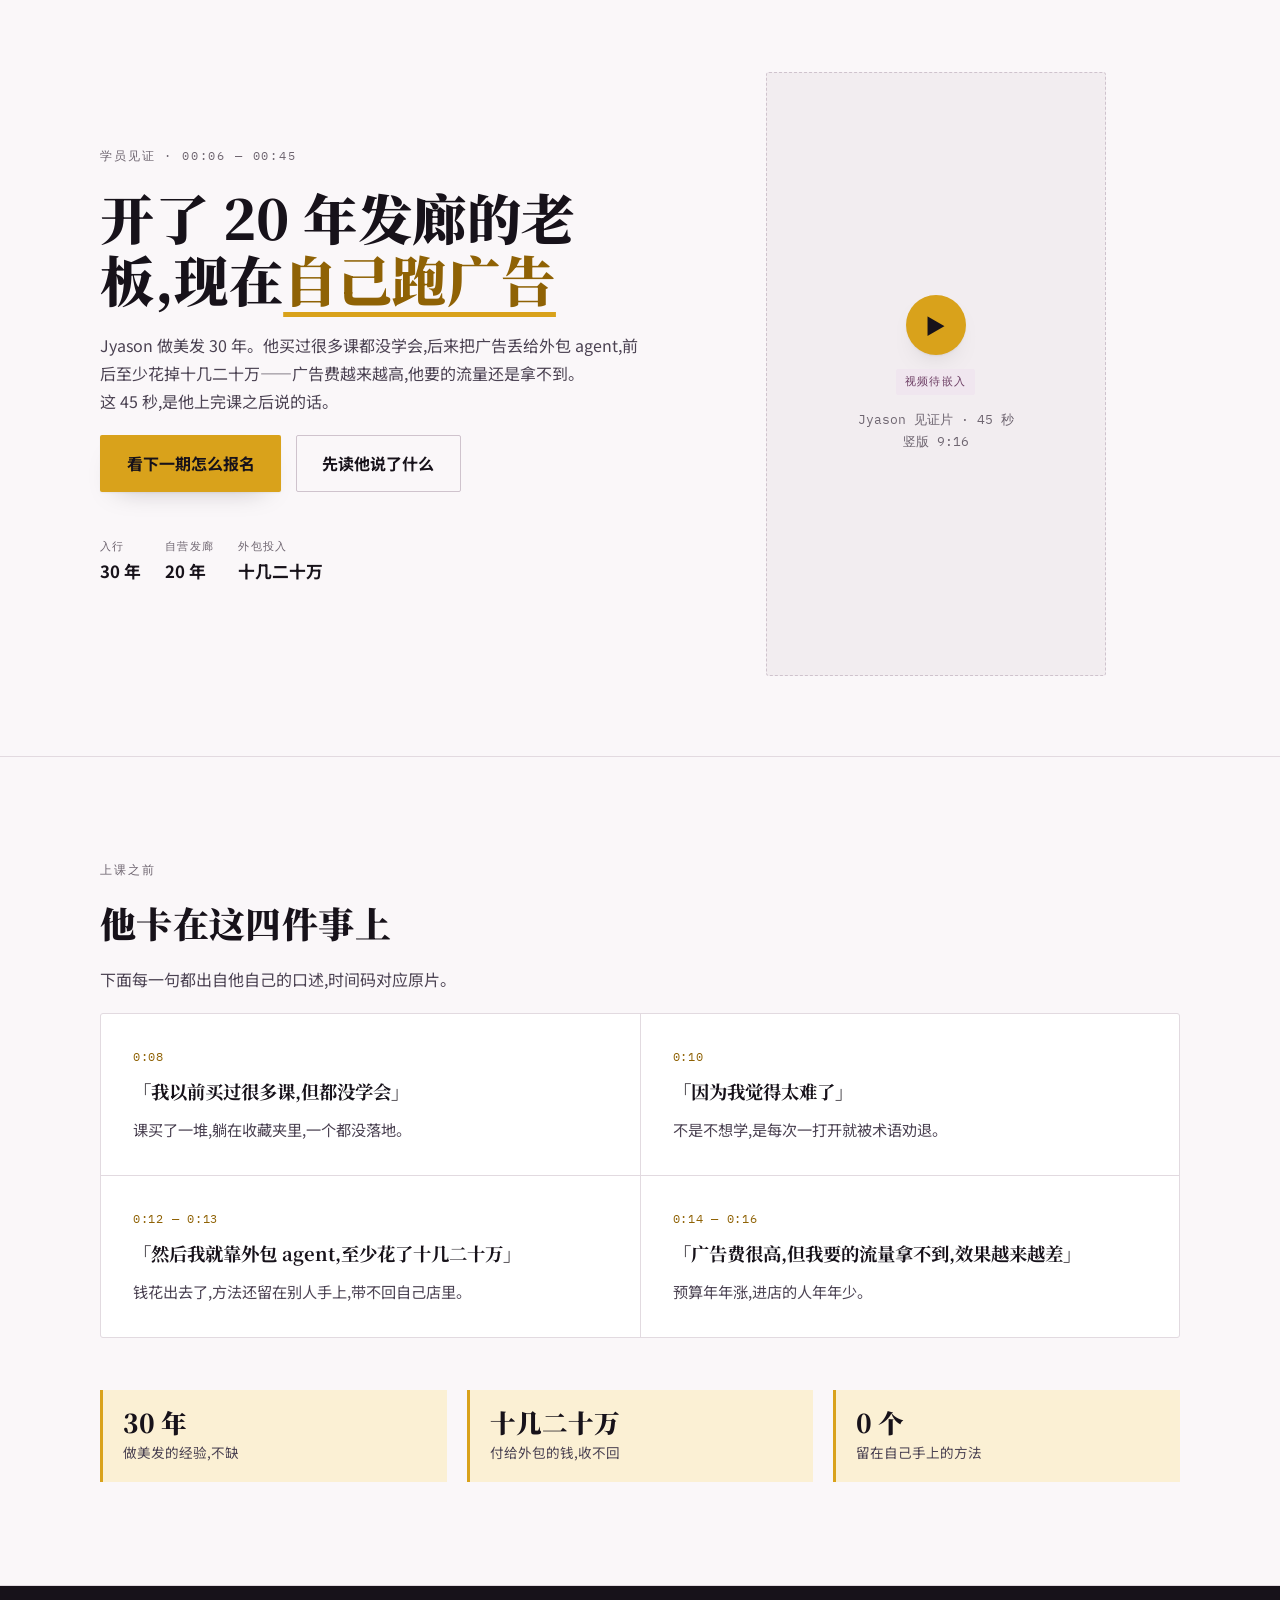
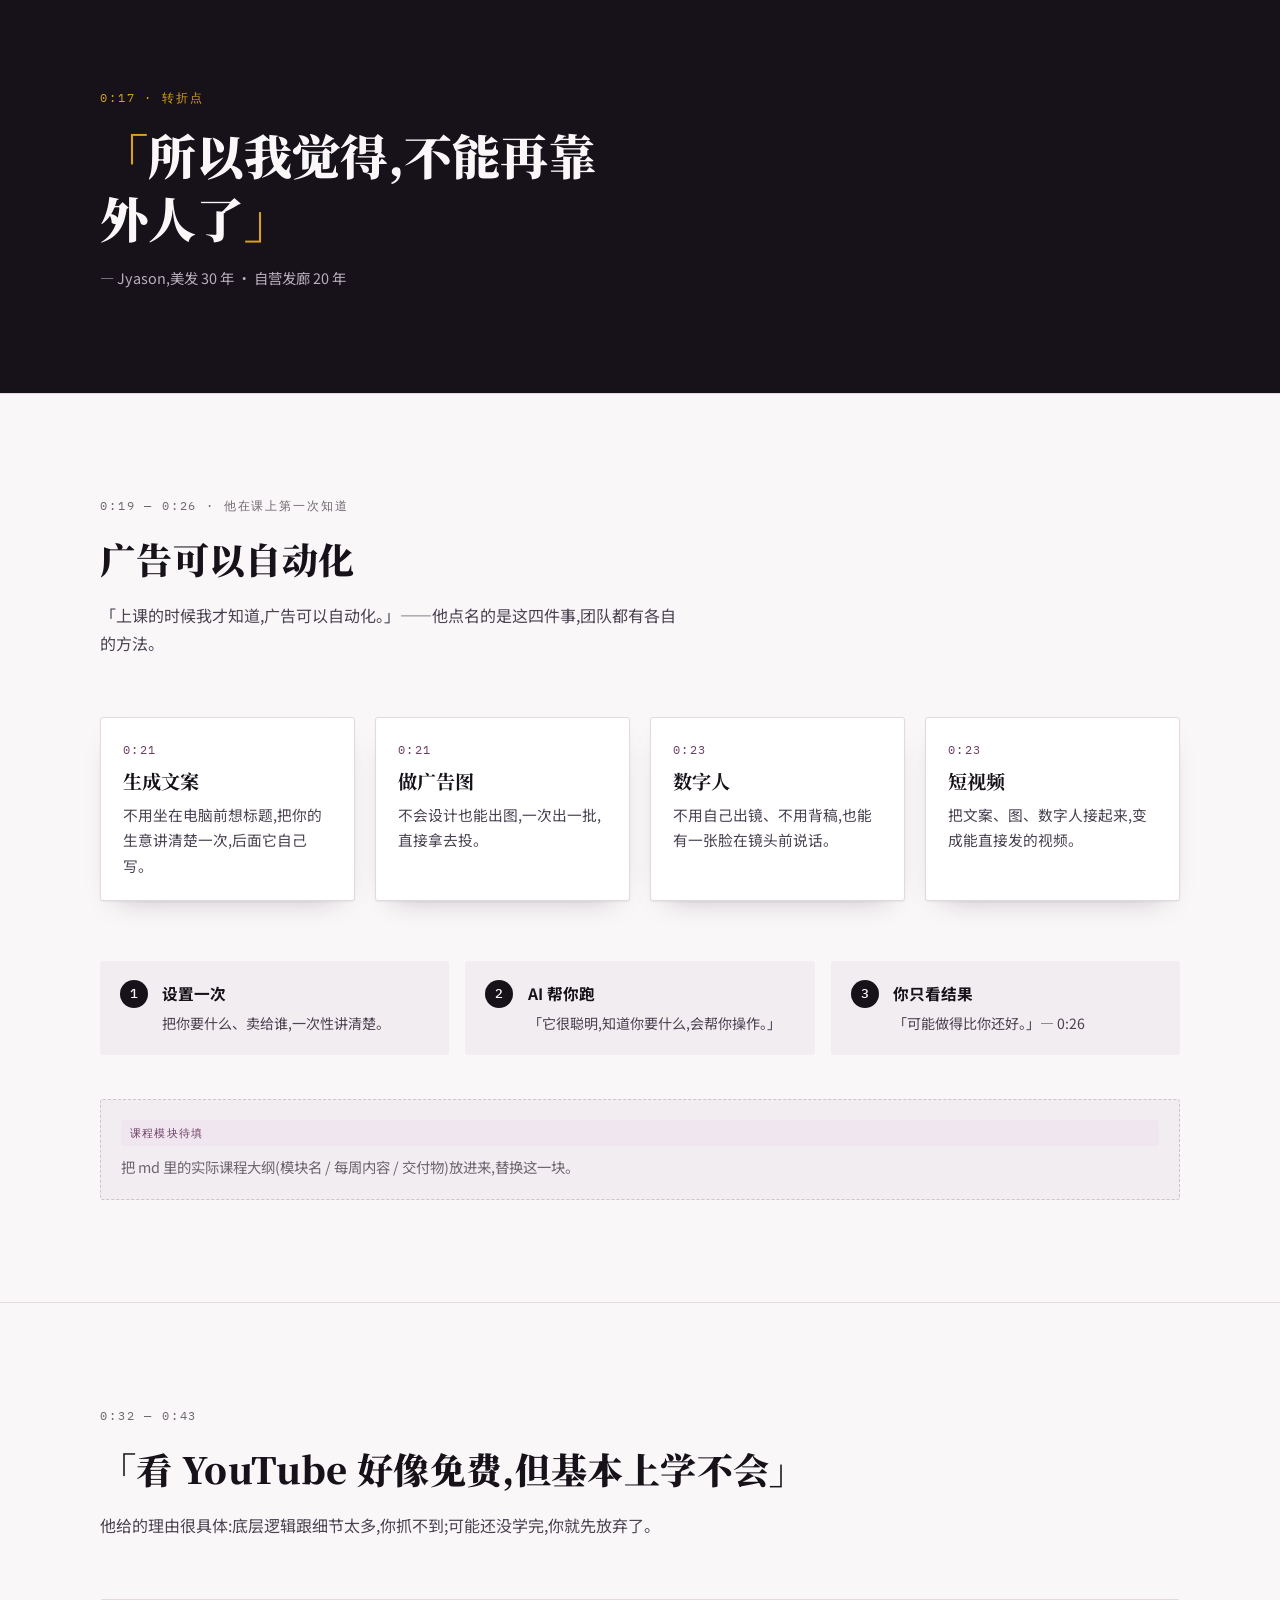
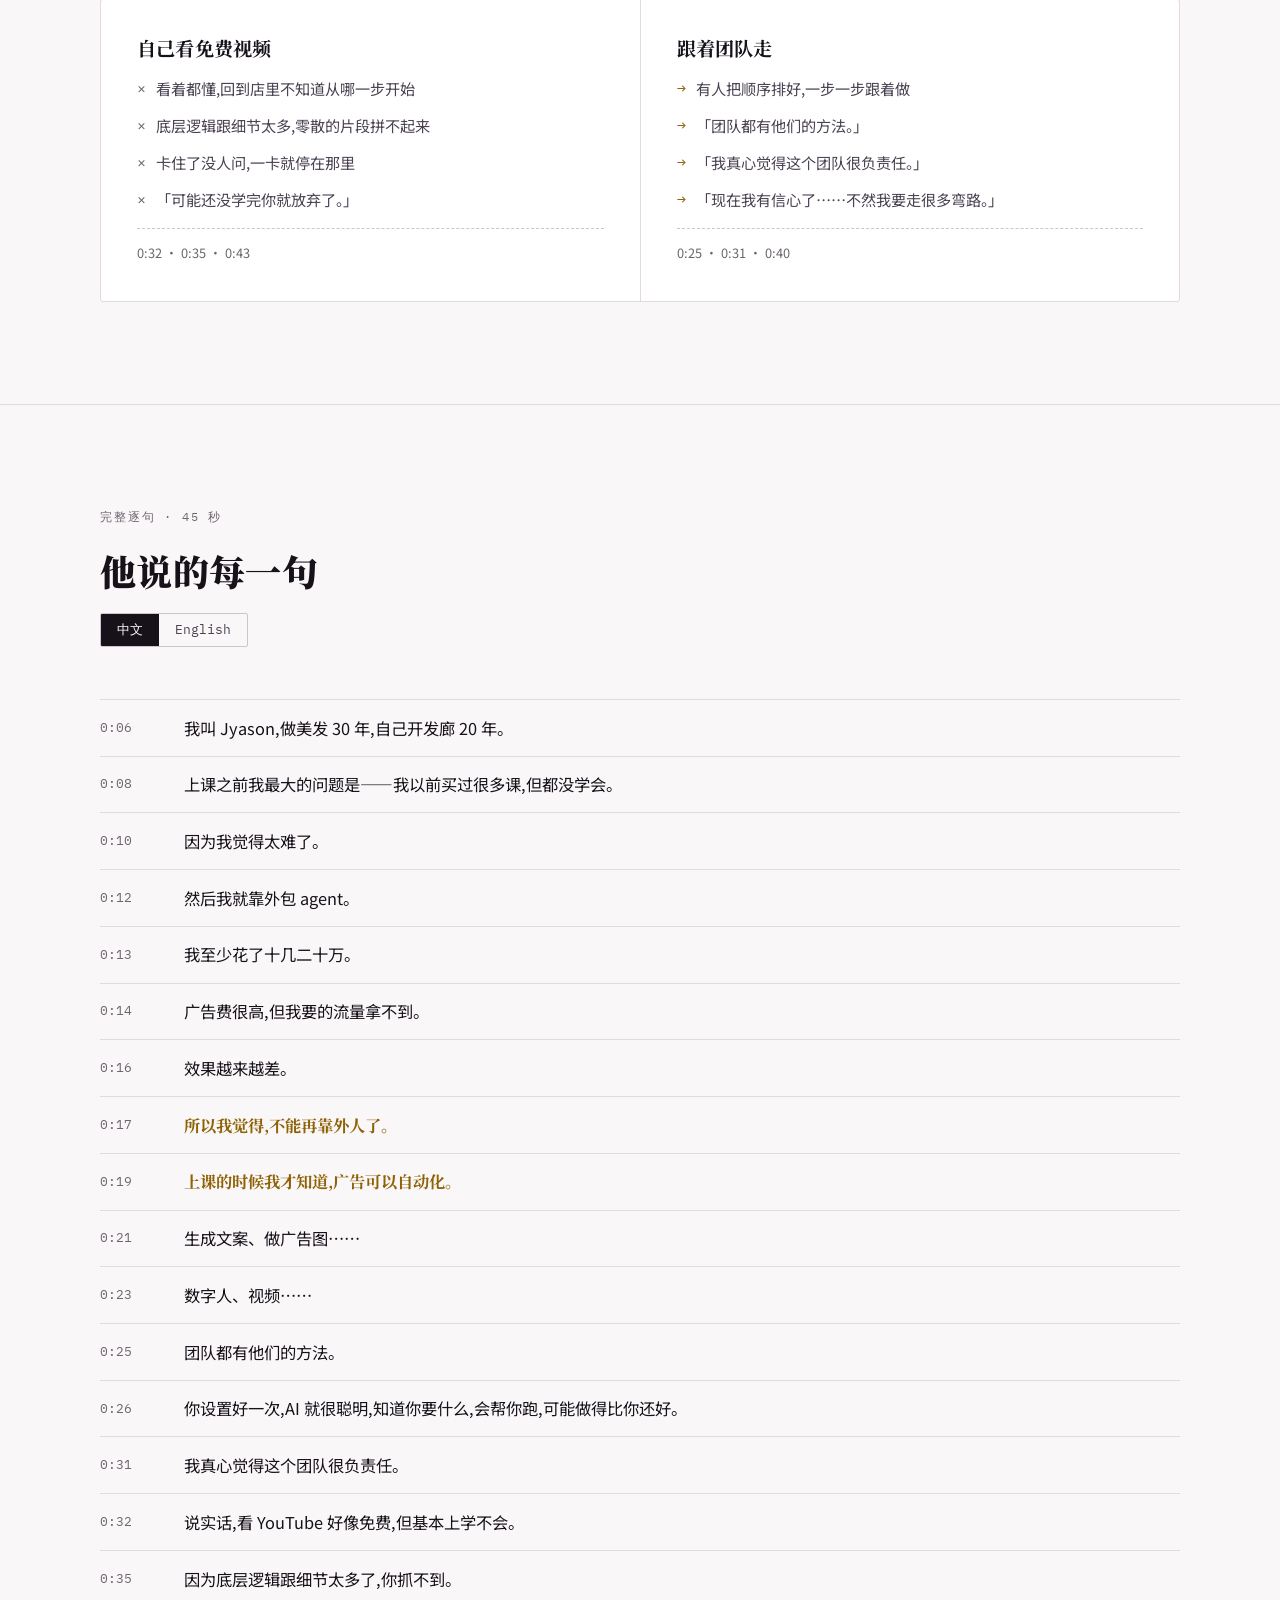
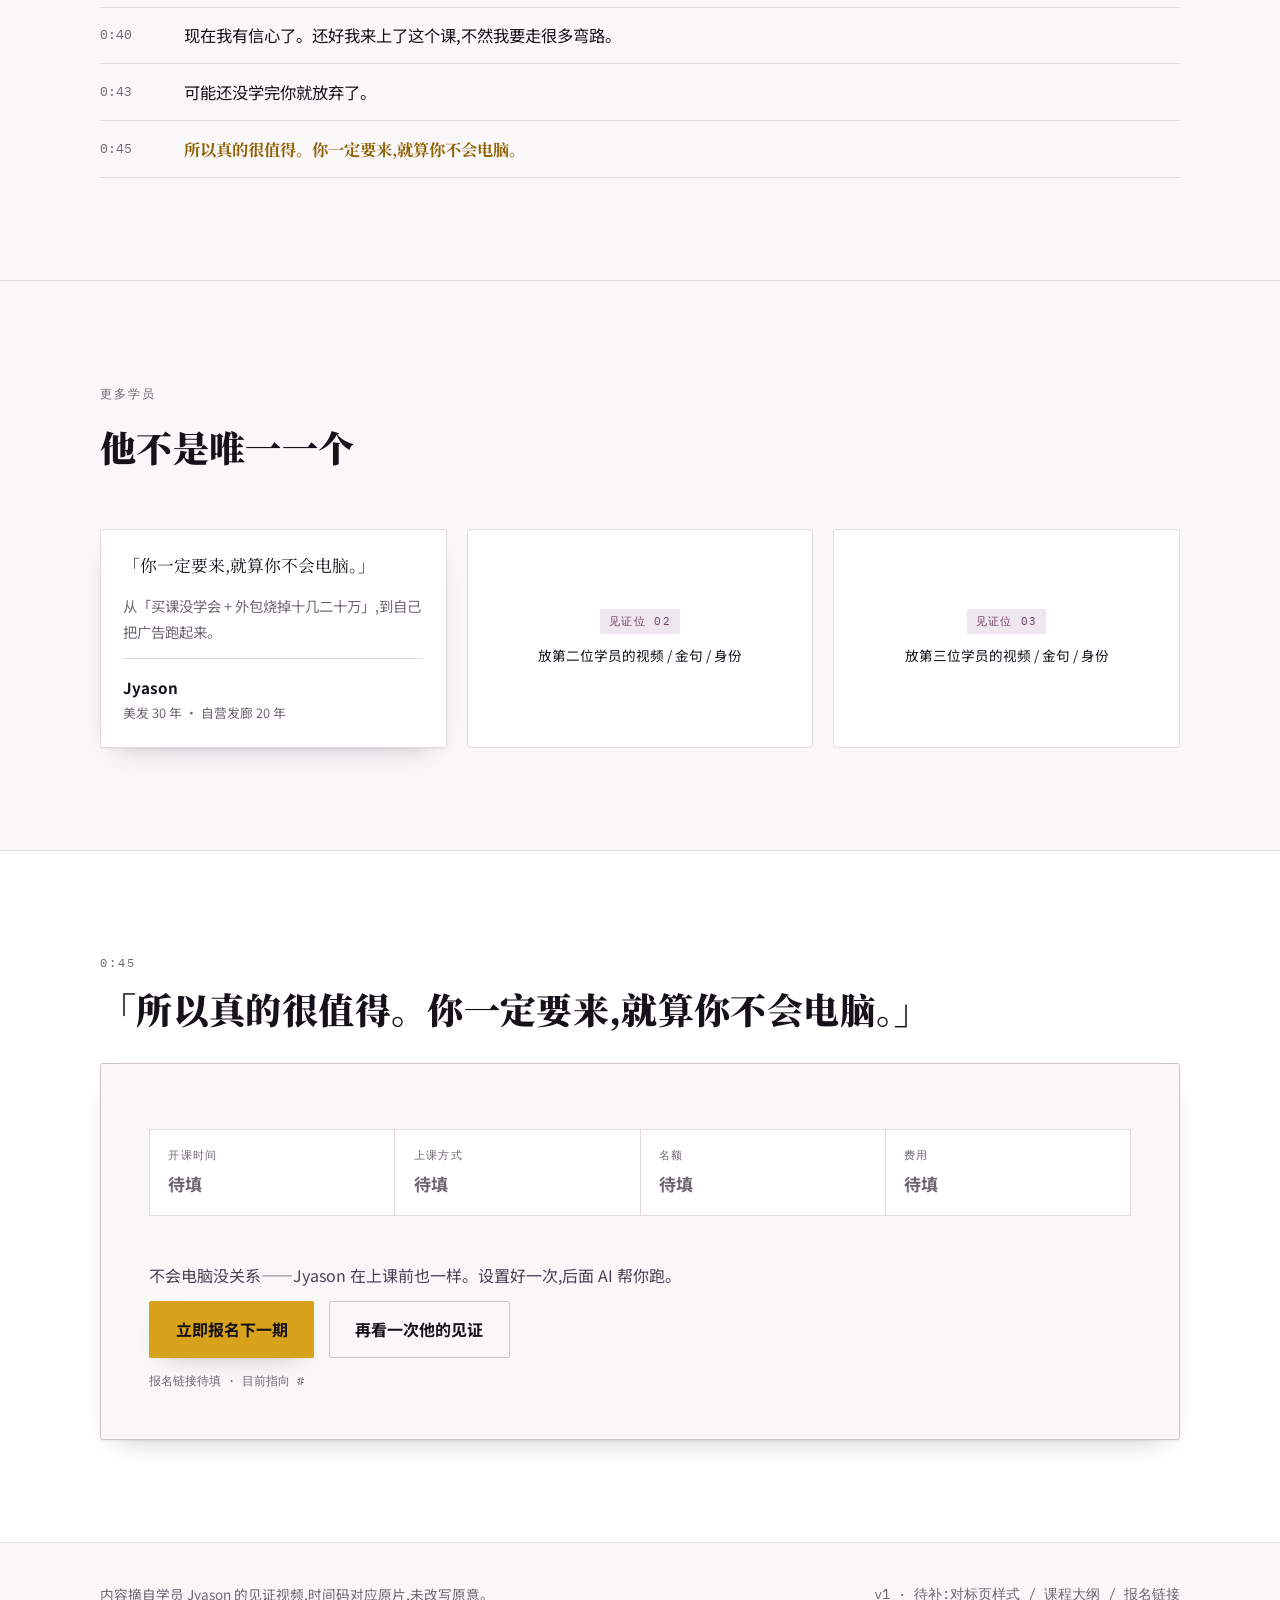
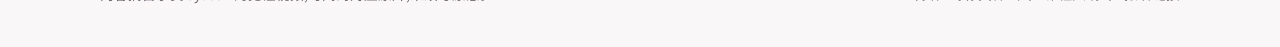
==== docs/landing.html @ c64e8993 "Add student-testimonial landing page from Jyason's video transcript Builds docs/landing.html around " ====
<!doctype html>
<html lang="zh-CN">
<head>
<meta charset="utf-8">
<meta name="viewport" content="width=device-width, initial-scale=1">
<title>学员怎么说</title>
<meta name="description" content="Jyason 的 45 秒见证:美发 30 年、开店 20 年,外包烧掉十几二十万之后,他自己把广告跑起来了。">
<link rel="preconnect" href="https://fonts.googleapis.com">
<link rel="preconnect" href="https://fonts.gstatic.com" crossorigin>
<link rel="stylesheet" href="https://fonts.googleapis.com/css2?family=IBM+Plex+Mono:wght@400;500&family=Noto+Sans+SC:wght@400;500;700&family=Noto+Serif+SC:wght@700;900&display=swap">
<style>
/* ---------- tokens ---------- */
:root{
  --ground:#FAF7F9;
  --surface:#FFFFFF;
  --surface-2:#F2EDF0;
  --ink:#17121A;
  --ink-2:#4B4252;
  --ash:#6E6570;
  --line:#E2DAE0;
  --line-strong:#CFC3CD;
  --gold:#8F6205;
  --gold-fill:#D9A21B;
  --gold-soft:#FBF0D4;
  --toner:#6C3D63;
  --toner-soft:#F0E6EF;
  --shadow:0 1px 2px rgba(23,18,26,.05), 0 12px 28px -18px rgba(23,18,26,.35);
}
@media (prefers-color-scheme: dark){
  :root:not([data-theme="light"]){
    --ground:#141017;
    --surface:#1C1621;
    --surface-2:#241D2A;
    --ink:#EFE9EE;
    --ink-2:#C6BBC7;
    --ash:#9A8FA0;
    --line:#332A39;
    --line-strong:#4A3E50;
    --gold:#E8B534;
    --gold-fill:#E8B534;
    --gold-soft:#2E2412;
    --toner:#C08FB6;
    --toner-soft:#2A1F29;
    --shadow:0 1px 2px rgba(0,0,0,.4), 0 14px 32px -20px rgba(0,0,0,.8);
  }
}
:root[data-theme="dark"]{
  --ground:#141017;
  --surface:#1C1621;
  --surface-2:#241D2A;
  --ink:#EFE9EE;
  --ink-2:#C6BBC7;
  --ash:#9A8FA0;
  --line:#332A39;
  --line-strong:#4A3E50;
  --gold:#E8B534;
  --gold-fill:#E8B534;
  --gold-soft:#2E2412;
  --toner:#C08FB6;
  --toner-soft:#2A1F29;
  --shadow:0 1px 2px rgba(0,0,0,.4), 0 14px 32px -20px rgba(0,0,0,.8);
}

/* ---------- base ---------- */
*{box-sizing:border-box}
html{-webkit-text-size-adjust:100%}
body{
  margin:0;
  background:var(--ground);
  color:var(--ink);
  font-family:"Noto Sans SC",system-ui,-apple-system,"PingFang SC","Microsoft YaHei",sans-serif;
  font-size:clamp(15px,.55vw + 13.4px,17px);
  line-height:1.75;
  -webkit-font-smoothing:antialiased;
}
h1,h2,h3{font-family:"Noto Serif SC",Georgia,"Songti SC",serif;text-wrap:balance;margin:0;line-height:1.25;letter-spacing:.01em}
h1{font-weight:900;font-size:clamp(2rem,5.4vw,3.4rem);line-height:1.15}
h2{font-weight:900;font-size:clamp(1.5rem,3.2vw,2.25rem)}
h3{font-weight:700;font-size:clamp(1.05rem,1.5vw,1.25rem)}
p{margin:0}
a{color:inherit}
:focus-visible{outline:2px solid var(--gold-fill);outline-offset:3px;border-radius:2px}

.wrap{width:min(100% - 2.5rem, 1080px);margin-inline:auto}
.band{padding-block:clamp(3.5rem,8vw,6.5rem)}
.band + .band{border-top:1px solid var(--line)}
.stack{display:flex;flex-direction:column}
.g-3{gap:.75rem}.g-5{gap:1.25rem}.g-8{gap:2rem}.g-12{gap:3rem}
.reading{max-width:64ch}

.mono{font-family:"IBM Plex Mono",ui-monospace,SFMono-Regular,Menlo,monospace}
.eyebrow{
  font-family:"IBM Plex Mono",ui-monospace,monospace;
  font-size:.72rem;letter-spacing:.16em;text-transform:uppercase;
  color:var(--ash);
}
.lead{font-size:clamp(1rem,1.2vw,1.15rem);color:var(--ink-2)}
.muted{color:var(--ash)}

/* ---------- buttons ---------- */
.btn{
  display:inline-flex;align-items:center;gap:.5rem;
  padding:.85rem 1.6rem;border-radius:2px;
  font-weight:700;text-decoration:none;font-size:1rem;
  border:1px solid transparent;cursor:pointer;
  transition:transform .16s ease, box-shadow .16s ease, background-color .16s ease;
}
.btn-primary{background:var(--gold-fill);color:#17121A;box-shadow:var(--shadow)}
.btn-primary:hover{transform:translateY(-2px)}
.btn-ghost{border-color:var(--line-strong);color:var(--ink)}
.btn-ghost:hover{background:var(--surface-2)}
.btn-row{display:flex;flex-wrap:wrap;gap:.9rem;align-items:center}

/* ---------- placeholder ---------- */
.slot{
  border:1.5px dashed var(--line-strong);
  background:var(--surface-2);
  border-radius:3px;
  color:var(--ash);
}
.slot-tag{
  display:inline-block;font-family:"IBM Plex Mono",ui-monospace,monospace;
  font-size:.68rem;letter-spacing:.12em;text-transform:uppercase;
  background:var(--toner-soft);color:var(--toner);
  padding:.2rem .55rem;border-radius:2px;
}

/* ---------- hero ---------- */
.hero{padding-top:clamp(2.5rem,6vw,4.5rem);padding-bottom:clamp(3rem,7vw,5rem)}
.hero-grid{display:grid;gap:clamp(2rem,4vw,3.5rem);grid-template-columns:1fr}
@media (min-width:940px){.hero-grid{grid-template-columns:1.05fr .95fr;align-items:center}}
.hero h1 em{font-style:normal;color:var(--gold);text-decoration:underline;text-decoration-color:var(--gold-fill);text-underline-offset:.18em;text-decoration-thickness:.09em}
.hero-meta{display:flex;flex-wrap:wrap;gap:.5rem 1.5rem;padding-top:.5rem}
.hero-meta div{display:flex;flex-direction:column}
.hero-meta dt{font-family:"IBM Plex Mono",ui-monospace,monospace;font-size:.7rem;letter-spacing:.12em;text-transform:uppercase;color:var(--ash)}
.hero-meta dd{margin:0;font-weight:700;font-size:1.05rem}

.video{position:relative;aspect-ratio:9/16;max-height:min(78vh,620px);width:100%;display:grid;place-items:center;text-align:center;padding:1.5rem;gap:.9rem;align-content:center}
@media (min-width:940px){.video{margin-inline:auto;max-width:340px}}
.video .play{width:60px;height:60px;border-radius:50%;background:var(--gold-fill);display:grid;place-items:center;color:#17121A;font-size:1.3rem;box-shadow:var(--shadow)}

/* ---------- ledger / pain ---------- */
.pain-grid{display:grid;gap:1px;background:var(--line);border:1px solid var(--line);border-radius:3px;overflow:hidden}
@media (min-width:760px){.pain-grid{grid-template-columns:1fr 1fr}}
.pain{background:var(--surface);padding:clamp(1.4rem,3vw,2rem);display:flex;flex-direction:column;gap:.65rem}
.pain .t{font-family:"IBM Plex Mono",ui-monospace,monospace;font-size:.78rem;color:var(--gold);letter-spacing:.06em}
.pain q{font-family:"Noto Serif SC",Georgia,serif;font-weight:700;font-size:1.15rem;line-height:1.5;quotes:"「" "」"}
.pain p{color:var(--ink-2);font-size:.95rem}

.tally{display:grid;gap:1.25rem;margin-top:2rem}
@media (min-width:700px){.tally{grid-template-columns:repeat(3,1fr)}}
.tally div{background:var(--gold-soft);border-left:3px solid var(--gold-fill);padding:1.1rem 1.25rem;display:flex;flex-direction:column;gap:.2rem}
.tally b{font-family:"Noto Serif SC",Georgia,serif;font-size:1.6rem;font-weight:900;line-height:1.2;font-variant-numeric:tabular-nums}
.tally span{font-size:.85rem;color:var(--ink-2)}

/* ---------- pivot quote ---------- */
.pivot{background:var(--ink);color:var(--ground)}
.pivot .wrap{display:flex;flex-direction:column;gap:1rem;align-items:flex-start}
.pivot .eyebrow{color:var(--gold-fill)}
.pivot blockquote{
  margin:0;font-family:"Noto Serif SC",Georgia,serif;font-weight:900;
  font-size:clamp(1.75rem,5.2vw,3rem);line-height:1.3;max-width:18ch;
  quotes:"「" "」";
}
.pivot blockquote::before{content:open-quote;color:var(--gold-fill)}
.pivot blockquote::after{content:close-quote;color:var(--gold-fill)}
.pivot cite{font-style:normal;color:#B9AEBB;font-size:.9rem}

/* ---------- what you learn ---------- */
.tiles{display:grid;gap:1.25rem;margin-top:2.5rem}
@media (min-width:640px){.tiles{grid-template-columns:repeat(2,1fr)}}
@media (min-width:1000px){.tiles{grid-template-columns:repeat(4,1fr)}}
.tile{background:var(--surface);border:1px solid var(--line);border-radius:3px;padding:1.35rem;display:flex;flex-direction:column;gap:.55rem;box-shadow:var(--shadow)}
.tile .n{font-family:"IBM Plex Mono",ui-monospace,monospace;font-size:.72rem;color:var(--toner);letter-spacing:.14em}
.tile p{font-size:.92rem;color:var(--ink-2)}

.flow{display:grid;gap:1rem;margin-top:2.5rem;counter-reset:step}
@media (min-width:820px){.flow{grid-template-columns:repeat(3,1fr)}}
.step{display:flex;gap:.9rem;align-items:flex-start;background:var(--surface-2);padding:1.15rem 1.25rem;border-radius:3px}
.step::before{
  counter-increment:step;content:counter(step);
  font-family:"IBM Plex Mono",ui-monospace,monospace;font-weight:500;
  width:1.75rem;height:1.75rem;flex:none;border-radius:50%;
  background:var(--ink);color:var(--ground);display:grid;place-items:center;font-size:.8rem;
}
.step b{display:block;font-size:.98rem}
.step span{font-size:.88rem;color:var(--ink-2)}

/* ---------- compare ---------- */
.compare{display:grid;gap:1px;background:var(--line);border:1px solid var(--line);border-radius:3px;overflow:hidden;margin-top:2.5rem}
@media (min-width:760px){.compare{grid-template-columns:1fr 1fr}}
.col{background:var(--surface);padding:clamp(1.5rem,3vw,2.25rem);display:flex;flex-direction:column;gap:1rem}
.col.on{background:var(--surface)}
.col h3{display:flex;align-items:center;gap:.6rem}
.col ul{margin:0;padding:0;list-style:none;display:flex;flex-direction:column;gap:.8rem}
.col li{display:flex;gap:.65rem;font-size:.95rem;color:var(--ink-2);line-height:1.6}
.col li::before{font-family:"IBM Plex Mono",monospace;flex:none;line-height:1.6}
.col.off li::before{content:"×";color:var(--ash)}
.col.on li::before{content:"→";color:var(--gold)}
.col .cap{font-size:.8rem;color:var(--ash);border-top:1px dashed var(--line-strong);padding-top:.85rem}

/* ---------- transcript ---------- */
.tabs{display:inline-flex;border:1px solid var(--line-strong);border-radius:2px;overflow:hidden}
.tabs button{
  appearance:none;border:0;background:transparent;color:var(--ink-2);
  font-family:"IBM Plex Mono",ui-monospace,monospace;font-size:.8rem;
  padding:.45rem 1rem;cursor:pointer;
}
.tabs button[aria-selected="true"]{background:var(--ink);color:var(--ground)}
.script{margin-top:2rem;display:flex;flex-direction:column}
.line{display:grid;grid-template-columns:4.25rem 1fr;gap:1rem;padding:.85rem 0;border-top:1px solid var(--line)}
.line:last-child{border-bottom:1px solid var(--line)}
.line .t{font-family:"IBM Plex Mono",ui-monospace,monospace;font-size:.8rem;color:var(--ash);font-variant-numeric:tabular-nums;padding-top:.2rem}
.line .zh{font-size:1.02rem}
.line .en{font-size:.95rem;color:var(--ink-2);font-family:"IBM Plex Mono",ui-monospace,monospace;line-height:1.65}
.script[data-lang="zh"] .en{display:none}
.script[data-lang="en"] .zh{display:none}
.line.key .zh{font-family:"Noto Serif SC",Georgia,serif;font-weight:700;color:var(--gold)}

/* ---------- more reviews ---------- */
.reviews{display:grid;gap:1.25rem;margin-top:2.5rem}
@media (min-width:700px){.reviews{grid-template-columns:repeat(3,1fr)}}
.review{background:var(--surface);border:1px solid var(--line);border-radius:3px;padding:1.4rem;display:flex;flex-direction:column;gap:.9rem;box-shadow:var(--shadow)}
.review .who{display:flex;flex-direction:column;gap:.1rem;margin-top:auto;padding-top:.9rem;border-top:1px solid var(--line)}
.review .who b{font-size:.95rem}
.review .who span{font-size:.8rem;color:var(--ash)}
.review q{font-family:"Noto Serif SC",Georgia,serif;font-size:1.05rem;line-height:1.6;quotes:"「" "」"}
.review.empty{min-height:200px;display:grid;place-items:center;text-align:center;gap:.6rem;align-content:center;box-shadow:none}

/* ---------- cta ---------- */
.cta{background:var(--surface)}
.cta-box{
  border:1px solid var(--line-strong);border-radius:3px;background:var(--ground);
  padding:clamp(1.75rem,4vw,3rem);display:flex;flex-direction:column;gap:1.75rem;
  box-shadow:var(--shadow);
}
.facts{display:grid;gap:1px;background:var(--line);border:1px solid var(--line)}
@media (min-width:700px){.facts{grid-template-columns:repeat(4,1fr)}}
.facts div{background:var(--surface);padding:1rem 1.15rem;display:flex;flex-direction:column;gap:.25rem}
.facts dt{font-family:"IBM Plex Mono",ui-monospace,monospace;font-size:.7rem;letter-spacing:.12em;text-transform:uppercase;color:var(--ash)}
.facts dd{margin:0;font-weight:700}

footer{padding-block:2.5rem;border-top:1px solid var(--line);color:var(--ash);font-size:.85rem}
footer .wrap{display:flex;flex-wrap:wrap;gap:.75rem 2rem;justify-content:space-between}

/* ---------- motion ---------- */
.rise{opacity:0;transform:translateY(14px);transition:opacity .6s ease, transform .6s ease}
.rise.in{opacity:1;transform:none}
@media (prefers-reduced-motion: reduce){
  .rise{opacity:1;transform:none;transition:none}
  .btn{transition:none}
  *{scroll-behavior:auto}
}
</style>
</head>
<body>

<!-- ========== HERO ========== -->
<section class="band hero">
  <div class="wrap hero-grid">
    <div class="stack g-5">
      <p class="eyebrow">学员见证 · 00:06 — 00:45</p>
      <h1>开了 20 年发廊的老板,现在<em>自己跑广告</em></h1>
      <p class="lead reading">Jyason 做美发 30 年。他买过很多课都没学会,后来把广告丢给外包 agent,前后至少花掉十几二十万——广告费越来越高,他要的流量还是拿不到。<br>这 45 秒,是他上完课之后说的话。</p>
      <div class="btn-row">
        <a class="btn btn-primary" href="#enroll">看下一期怎么报名</a>
        <a class="btn btn-ghost" href="#script">先读他说了什么</a>
      </div>
      <dl class="hero-meta">
        <div><dt>入行</dt><dd>30 年</dd></div>
        <div><dt>自营发廊</dt><dd>20 年</dd></div>
        <div><dt>外包投入</dt><dd>十几二十万</dd></div>
      </dl>
    </div>

    <!-- 视频位:把 iframe / <video> 换掉这个 div 即可 -->
    <div class="video slot">
      <span class="play" aria-hidden="true">▶</span>
      <span class="slot-tag">视频待嵌入</span>
      <p class="mono" style="font-size:.8rem">Jyason 见证片 · 45 秒<br>竖版 9:16</p>
    </div>
  </div>
</section>

<!-- ========== 痛点 ========== -->
<section class="band">
  <div class="wrap stack g-5">
    <p class="eyebrow">上课之前</p>
    <h2>他卡在这四件事上</h2>
    <p class="lead reading">下面每一句都出自他自己的口述,时间码对应原片。</p>

    <div class="pain-grid rise">
      <div class="pain">
        <span class="t">0:08</span>
        <q>我以前买过很多课,但都没学会</q>
        <p>课买了一堆,躺在收藏夹里,一个都没落地。</p>
      </div>
      <div class="pain">
        <span class="t">0:10</span>
        <q>因为我觉得太难了</q>
        <p>不是不想学,是每次一打开就被术语劝退。</p>
      </div>
      <div class="pain">
        <span class="t">0:12 — 0:13</span>
        <q>然后我就靠外包 agent,至少花了十几二十万</q>
        <p>钱花出去了,方法还留在别人手上,带不回自己店里。</p>
      </div>
      <div class="pain">
        <span class="t">0:14 — 0:16</span>
        <q>广告费很高,但我要的流量拿不到,效果越来越差</q>
        <p>预算年年涨,进店的人年年少。</p>
      </div>
    </div>

    <div class="tally rise">
      <div><b>30 年</b><span>做美发的经验,不缺</span></div>
      <div><b>十几二十万</b><span>付给外包的钱,收不回</span></div>
      <div><b>0 个</b><span>留在自己手上的方法</span></div>
    </div>
  </div>
</section>

<!-- ========== 转折 ========== -->
<section class="band pivot">
  <div class="wrap">
    <p class="eyebrow">0:17 · 转折点</p>
    <blockquote>所以我觉得,不能再靠外人了</blockquote>
    <cite>— Jyason,美发 30 年 · 自营发廊 20 年</cite>
  </div>
</section>

<!-- ========== 课上学到什么 ========== -->
<section class="band">
  <div class="wrap stack g-5">
    <p class="eyebrow">0:19 — 0:26 · 他在课上第一次知道</p>
    <h2>广告可以自动化</h2>
    <p class="lead reading">「上课的时候我才知道,广告可以自动化。」——他点名的是这四件事,团队都有各自的方法。</p>

    <div class="tiles rise">
      <div class="tile"><span class="n">0:21</span><h3>生成文案</h3><p>不用坐在电脑前想标题,把你的生意讲清楚一次,后面它自己写。</p></div>
      <div class="tile"><span class="n">0:21</span><h3>做广告图</h3><p>不会设计也能出图,一次出一批,直接拿去投。</p></div>
      <div class="tile"><span class="n">0:23</span><h3>数字人</h3><p>不用自己出镜、不用背稿,也能有一张脸在镜头前说话。</p></div>
      <div class="tile"><span class="n">0:23</span><h3>短视频</h3><p>把文案、图、数字人接起来,变成能直接发的视频。</p></div>
    </div>

    <div class="flow rise">
      <div class="step"><div><b>设置一次</b><span>把你要什么、卖给谁,一次性讲清楚。</span></div></div>
      <div class="step"><div><b>AI 帮你跑</b><span>「它很聪明,知道你要什么,会帮你操作。」</span></div></div>
      <div class="step"><div><b>你只看结果</b><span>「可能做得比你还好。」— 0:26</span></div></div>
    </div>

    <div class="slot" style="padding:1.25rem;margin-top:1.5rem;display:flex;flex-direction:column;gap:.5rem">
      <span class="slot-tag">课程模块待填</span>
      <p style="font-size:.9rem">把 md 里的实际课程大纲(模块名 / 每周内容 / 交付物)放进来,替换这一块。</p>
    </div>
  </div>
</section>

<!-- ========== 对比 ========== -->
<section class="band">
  <div class="wrap stack g-5">
    <p class="eyebrow">0:32 — 0:43</p>
    <h2>「看 YouTube 好像免费,但基本上学不会」</h2>
    <p class="lead reading">他给的理由很具体:底层逻辑跟细节太多,你抓不到;可能还没学完,你就先放弃了。</p>

    <div class="compare rise">
      <div class="col off">
        <h3>自己看免费视频</h3>
        <ul>
          <li>看着都懂,回到店里不知道从哪一步开始</li>
          <li>底层逻辑跟细节太多,零散的片段拼不起来</li>
          <li>卡住了没人问,一卡就停在那里</li>
          <li>「可能还没学完你就放弃了。」</li>
        </ul>
        <p class="cap">0:32 · 0:35 · 0:43</p>
      </div>
      <div class="col on">
        <h3>跟着团队走</h3>
        <ul>
          <li>有人把顺序排好,一步一步跟着做</li>
          <li>「团队都有他们的方法。」</li>
          <li>「我真心觉得这个团队很负责任。」</li>
          <li>「现在我有信心了……不然我要走很多弯路。」</li>
        </ul>
        <p class="cap">0:25 · 0:31 · 0:40</p>
      </div>
    </div>
  </div>
</section>

<!-- ========== 逐句见证 ========== -->
<section class="band" id="script">
  <div class="wrap stack g-5">
    <p class="eyebrow">完整逐句 · 45 秒</p>
    <h2>他说的每一句</h2>
    <div class="btn-row">
      <div class="tabs" role="tablist" aria-label="字幕语言">
        <button role="tab" id="tab-zh" aria-selected="true" aria-controls="script-body">中文</button>
        <button role="tab" id="tab-en" aria-selected="false" aria-controls="script-body">English</button>
      </div>
    </div>

    <div class="script" id="script-body" data-lang="zh">
      <div class="line"><span class="t">0:06</span><div><p class="zh">我叫 Jyason,做美发 30 年,自己开发廊 20 年。</p><p class="en">My name is Jyason. I have 30 years of hairdressing experience and have operated my own salon for 20 years.</p></div></div>
      <div class="line"><span class="t">0:08</span><div><p class="zh">上课之前我最大的问题是——我以前买过很多课,但都没学会。</p><p class="en">Before taking the class, the biggest problem I encountered was that I bought many courses before but didn't learn.</p></div></div>
      <div class="line"><span class="t">0:10</span><div><p class="zh">因为我觉得太难了。</p><p class="en">Because I felt it was very difficult.</p></div></div>
      <div class="line"><span class="t">0:12</span><div><p class="zh">然后我就靠外包 agent。</p><p class="en">Then I relied on an outsource agent.</p></div></div>
      <div class="line"><span class="t">0:13</span><div><p class="zh">我至少花了十几二十万。</p><p class="en">I spent at least one to two hundred thousand.</p></div></div>
      <div class="line"><span class="t">0:14</span><div><p class="zh">广告费很高,但我要的流量拿不到。</p><p class="en">The advertising costs were very high, but I couldn't get the traffic I wanted.</p></div></div>
      <div class="line"><span class="t">0:16</span><div><p class="zh">效果越来越差。</p><p class="en">The results were getting worse and worse.</p></div></div>
      <div class="line key"><span class="t">0:17</span><div><p class="zh">所以我觉得,不能再靠外人了。</p><p class="en">So I felt I couldn't rely on outsiders anymore.</p></div></div>
      <div class="line key"><span class="t">0:19</span><div><p class="zh">上课的时候我才知道,广告可以自动化。</p><p class="en">During the course, I learned that advertising can be automated.</p></div></div>
      <div class="line"><span class="t">0:21</span><div><p class="zh">生成文案、做广告图……</p><p class="en">Copywriting generation, designing advertising images...</p></div></div>
      <div class="line"><span class="t">0:23</span><div><p class="zh">数字人、视频……</p><p class="en">Digital humans, videos...</p></div></div>
      <div class="line"><span class="t">0:25</span><div><p class="zh">团队都有他们的方法。</p><p class="en">The team will have their methods.</p></div></div>
      <div class="line"><span class="t">0:26</span><div><p class="zh">你设置好一次,AI 就很聪明,知道你要什么,会帮你跑,可能做得比你还好。</p><p class="en">Once you set it up once, the AI will be very smart and understand what you want. It will help you operate, and it might do even better than you.</p></div></div>
      <div class="line"><span class="t">0:31</span><div><p class="zh">我真心觉得这个团队很负责任。</p><p class="en">I sincerely feel that the team is very responsible.</p></div></div>
      <div class="line"><span class="t">0:32</span><div><p class="zh">说实话,看 YouTube 好像免费,但基本上学不会。</p><p class="en">To be honest, watching YouTube or something seems free, but basically, you can't learn it.</p></div></div>
      <div class="line"><span class="t">0:35</span><div><p class="zh">因为底层逻辑跟细节太多了,你抓不到。</p><p class="en">Because there are so many underlying logics and details that are impossible to grasp.</p></div></div>
      <div class="line"><span class="t">0:40</span><div><p class="zh">现在我有信心了。还好我来上了这个课,不然我要走很多弯路。</p><p class="en">Now I feel confident. I'm glad I came to this course. Otherwise, I would have taken many detours.</p></div></div>
      <div class="line"><span class="t">0:43</span><div><p class="zh">可能还没学完你就放弃了。</p><p class="en">You might give up before you even finish.</p></div></div>
      <div class="line key"><span class="t">0:45</span><div><p class="zh">所以真的很值得。你一定要来,就算你不会电脑。</p><p class="en">So it's very worth it. You must come, even if you don't know computers.</p></div></div>
    </div>
  </div>
</section>

<!-- ========== 更多见证 ========== -->
<section class="band">
  <div class="wrap stack g-5">
    <p class="eyebrow">更多学员</p>
    <h2>他不是唯一一个</h2>
    <div class="reviews rise">
      <div class="review">
        <q>你一定要来,就算你不会电脑。</q>
        <p class="muted" style="font-size:.9rem">从「买课没学会 + 外包烧掉十几二十万」,到自己把广告跑起来。</p>
        <div class="who"><b>Jyason</b><span>美发 30 年 · 自营发廊 20 年</span></div>
      </div>
      <div class="review empty">
        <span class="slot-tag">见证位 02</span>
        <p style="font-size:.85rem">放第二位学员的视频 / 金句 / 身份</p>
      </div>
      <div class="review empty">
        <span class="slot-tag">见证位 03</span>
        <p style="font-size:.85rem">放第三位学员的视频 / 金句 / 身份</p>
      </div>
    </div>
  </div>
</section>

<!-- ========== CTA ========== -->
<section class="band cta" id="enroll">
  <div class="wrap stack g-8">
    <div class="stack g-3">
      <p class="eyebrow">0:45</p>
      <h2>「所以真的很值得。你一定要来,就算你不会电脑。」</h2>
    </div>

    <div class="cta-box">
      <dl class="facts">
        <div><dt>开课时间</dt><dd class="muted">待填</dd></div>
        <div><dt>上课方式</dt><dd class="muted">待填</dd></div>
        <div><dt>名额</dt><dd class="muted">待填</dd></div>
        <div><dt>费用</dt><dd class="muted">待填</dd></div>
      </dl>
      <div class="stack g-3">
        <p class="lead reading">不会电脑没关系——Jyason 在上课前也一样。设置好一次,后面 AI 帮你跑。</p>
        <div class="btn-row">
          <!-- 把 href 换成你的报名 / WhatsApp / 表单链接 -->
          <a class="btn btn-primary" href="#">立即报名下一期</a>
          <a class="btn btn-ghost" href="#script">再看一次他的见证</a>
        </div>
        <p class="mono" style="font-size:.75rem;color:var(--ash)">报名链接待填 · 目前指向 #</p>
      </div>
    </div>
  </div>
</section>

<footer>
  <div class="wrap">
    <span>内容摘自学员 Jyason 的见证视频,时间码对应原片,未改写原意。</span>
    <span class="mono">v1 · 待补:对标页样式 / 课程大纲 / 报名链接</span>
  </div>
</footer>

<script>
(function(){
  var body = document.getElementById('script-body');
  var zh = document.getElementById('tab-zh');
  var en = document.getElementById('tab-en');
  function pick(lang){
    body.dataset.lang = lang;
    zh.setAttribute('aria-selected', String(lang === 'zh'));
    en.setAttribute('aria-selected', String(lang === 'en'));
  }
  zh.addEventListener('click', function(){ pick('zh'); });
  en.addEventListener('click', function(){ pick('en'); });

  var reduce = window.matchMedia('(prefers-reduced-motion: reduce)').matches;
  var risers = document.querySelectorAll('.rise');
  if (reduce || !('IntersectionObserver' in window)) {
    risers.forEach(function(el){ el.classList.add('in'); });
    return;
  }
  var io = new IntersectionObserver(function(entries){
    entries.forEach(function(e){
      if (e.isIntersecting){ e.target.classList.add('in'); io.unobserve(e.target); }
    });
  }, { rootMargin: '0px 0px -10% 0px' });
  risers.forEach(function(el){ io.observe(el); });
})();
</script>

</body>
</html>
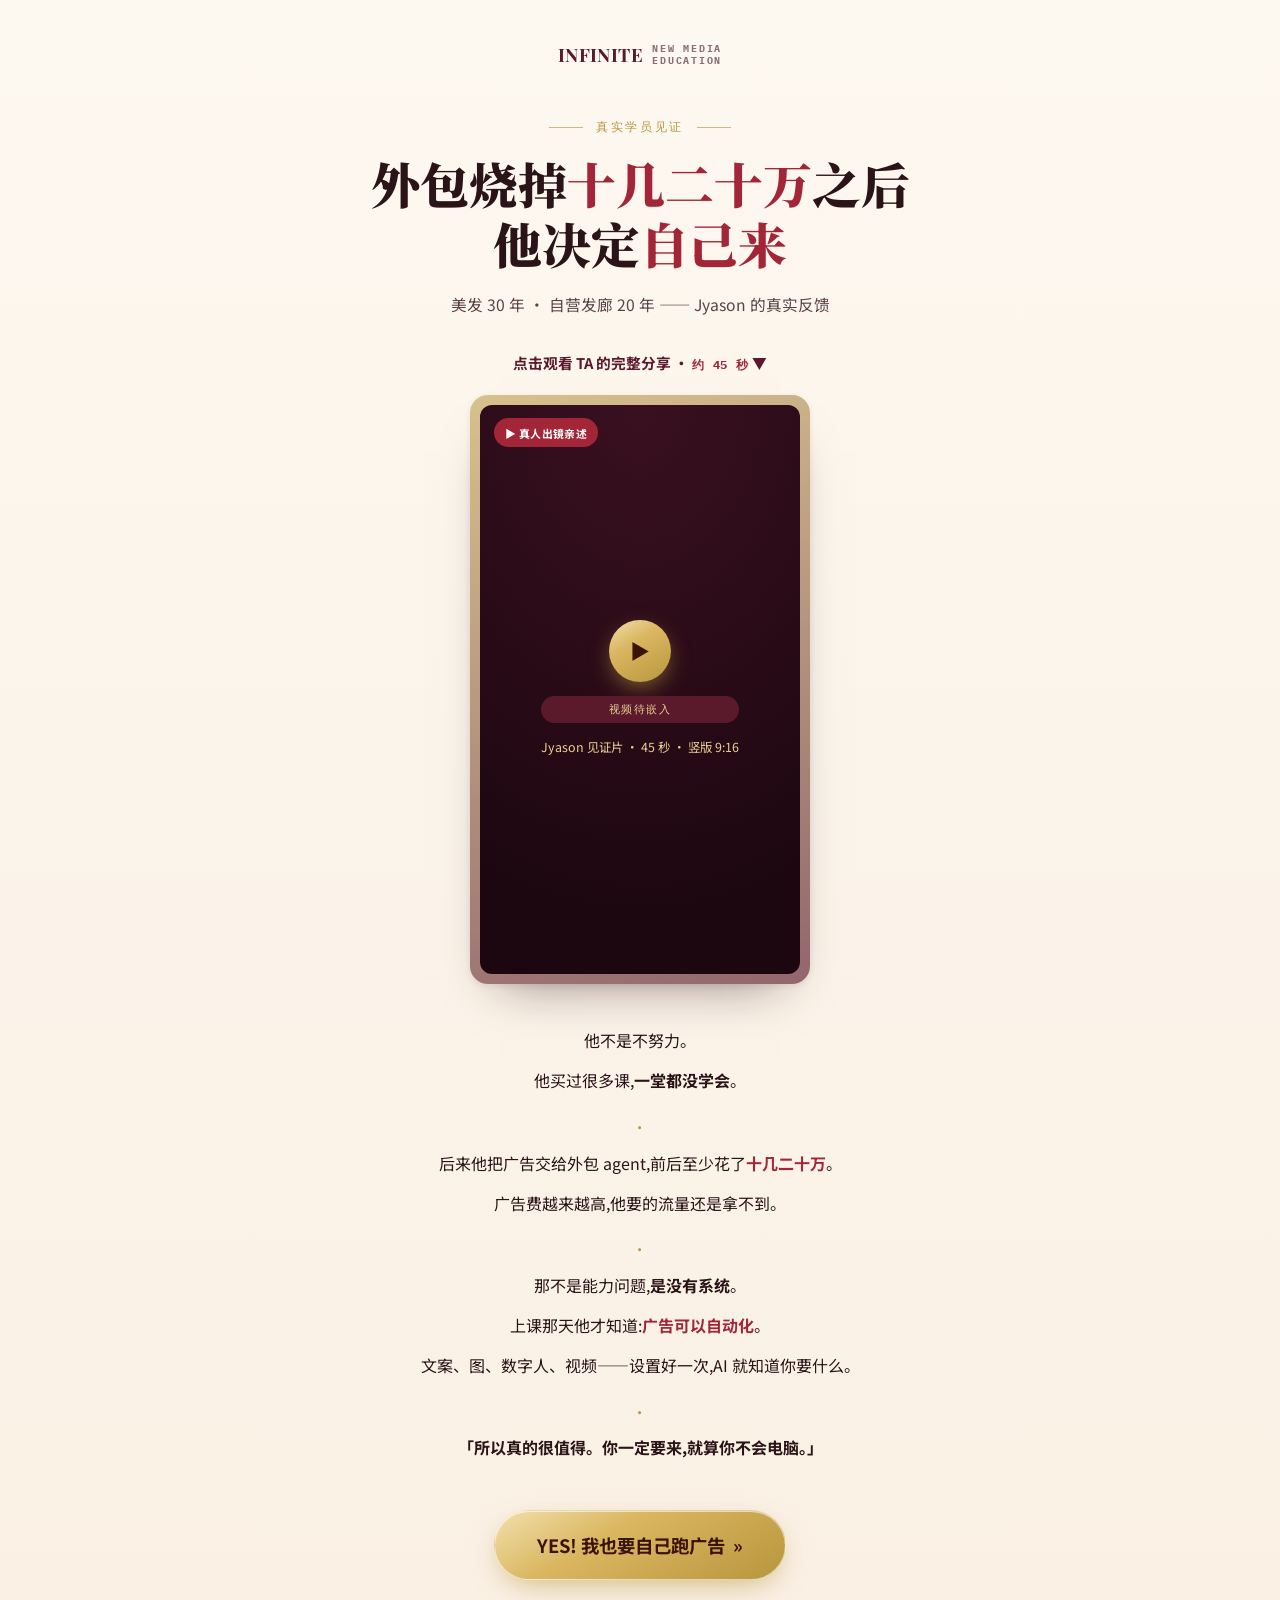
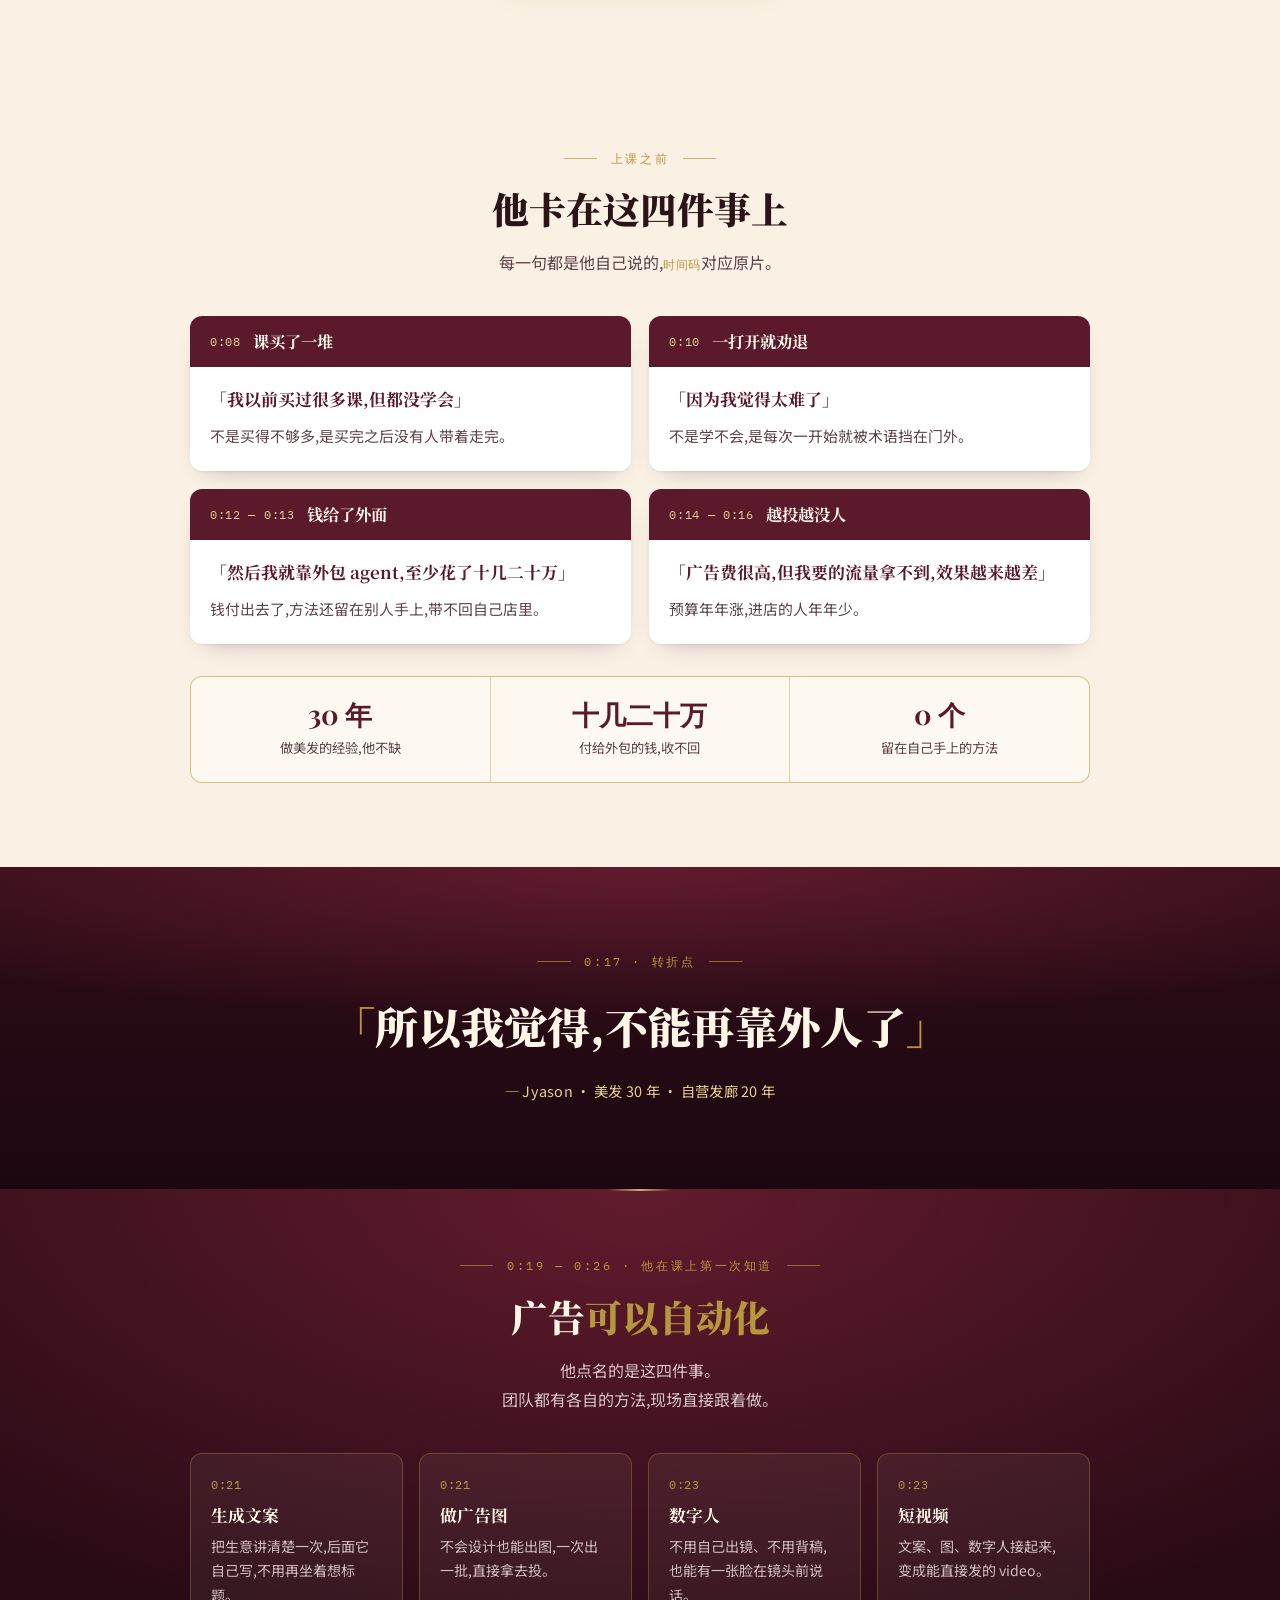
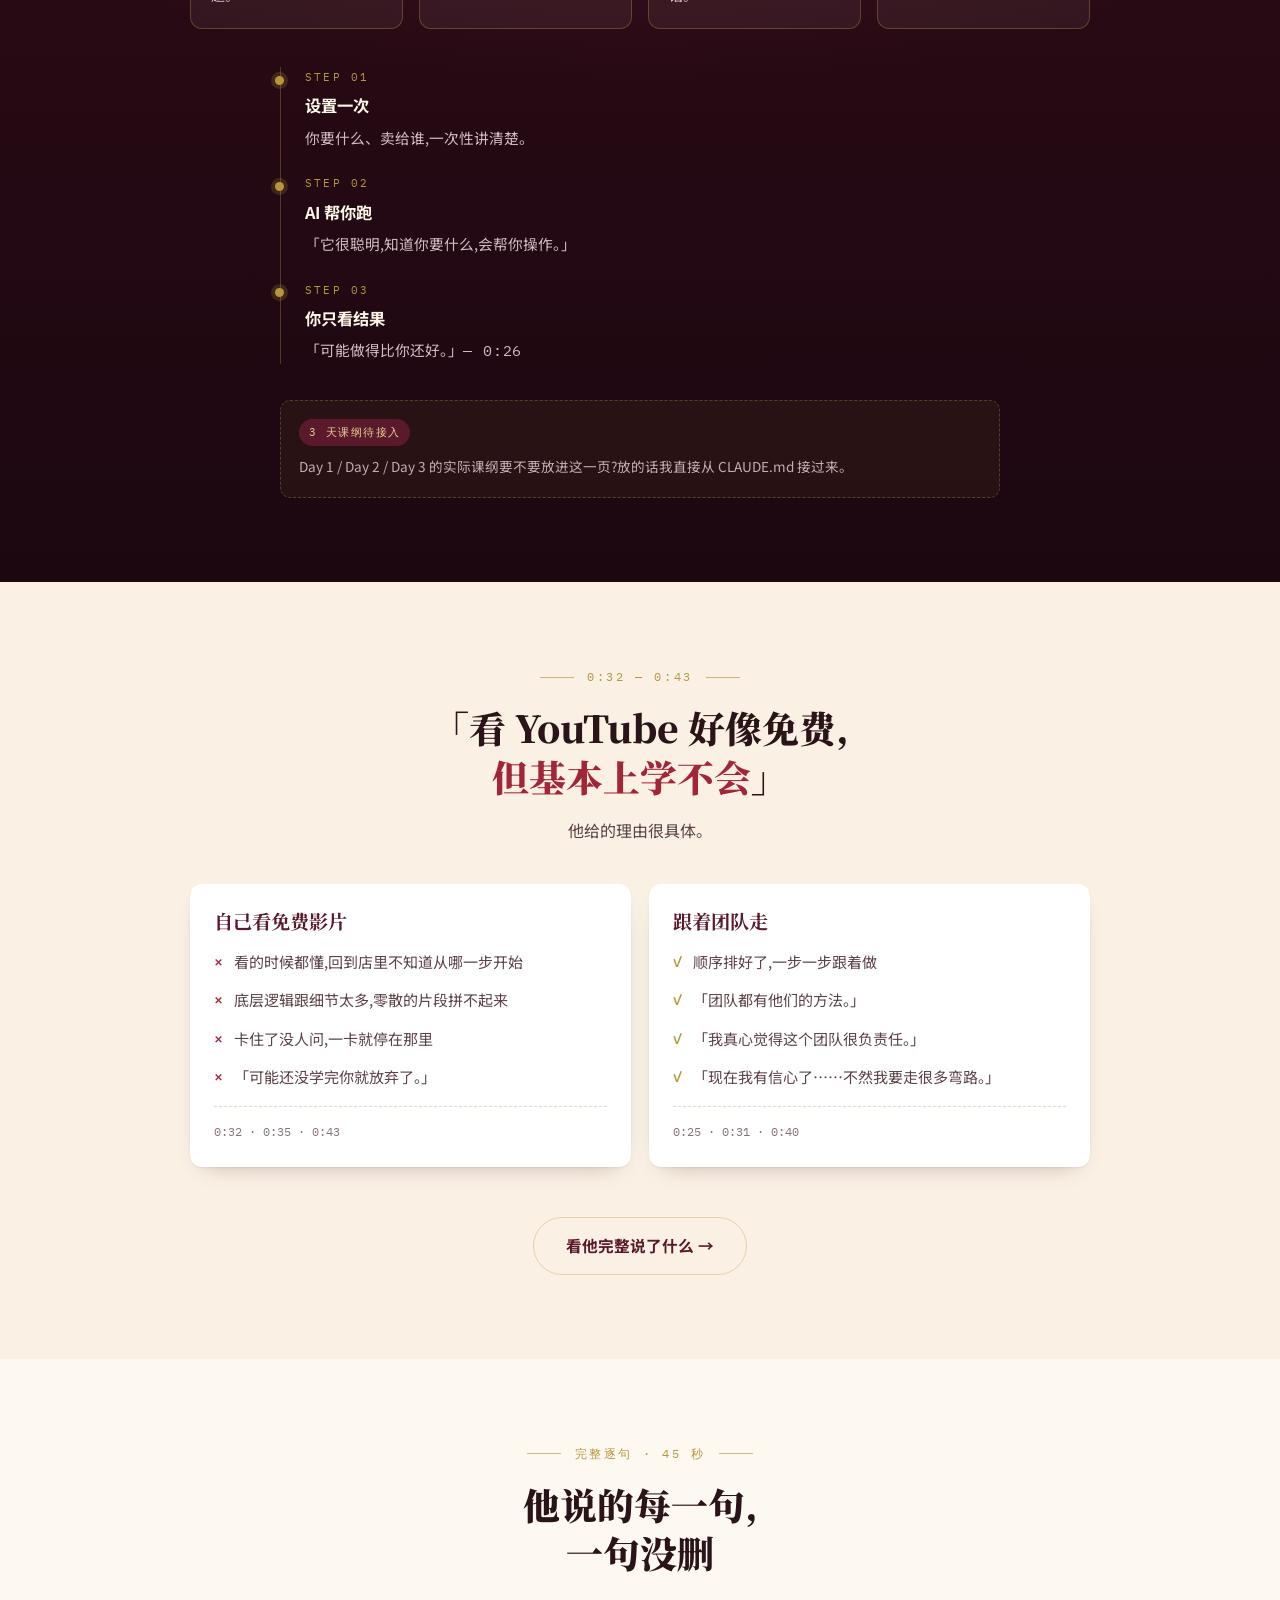
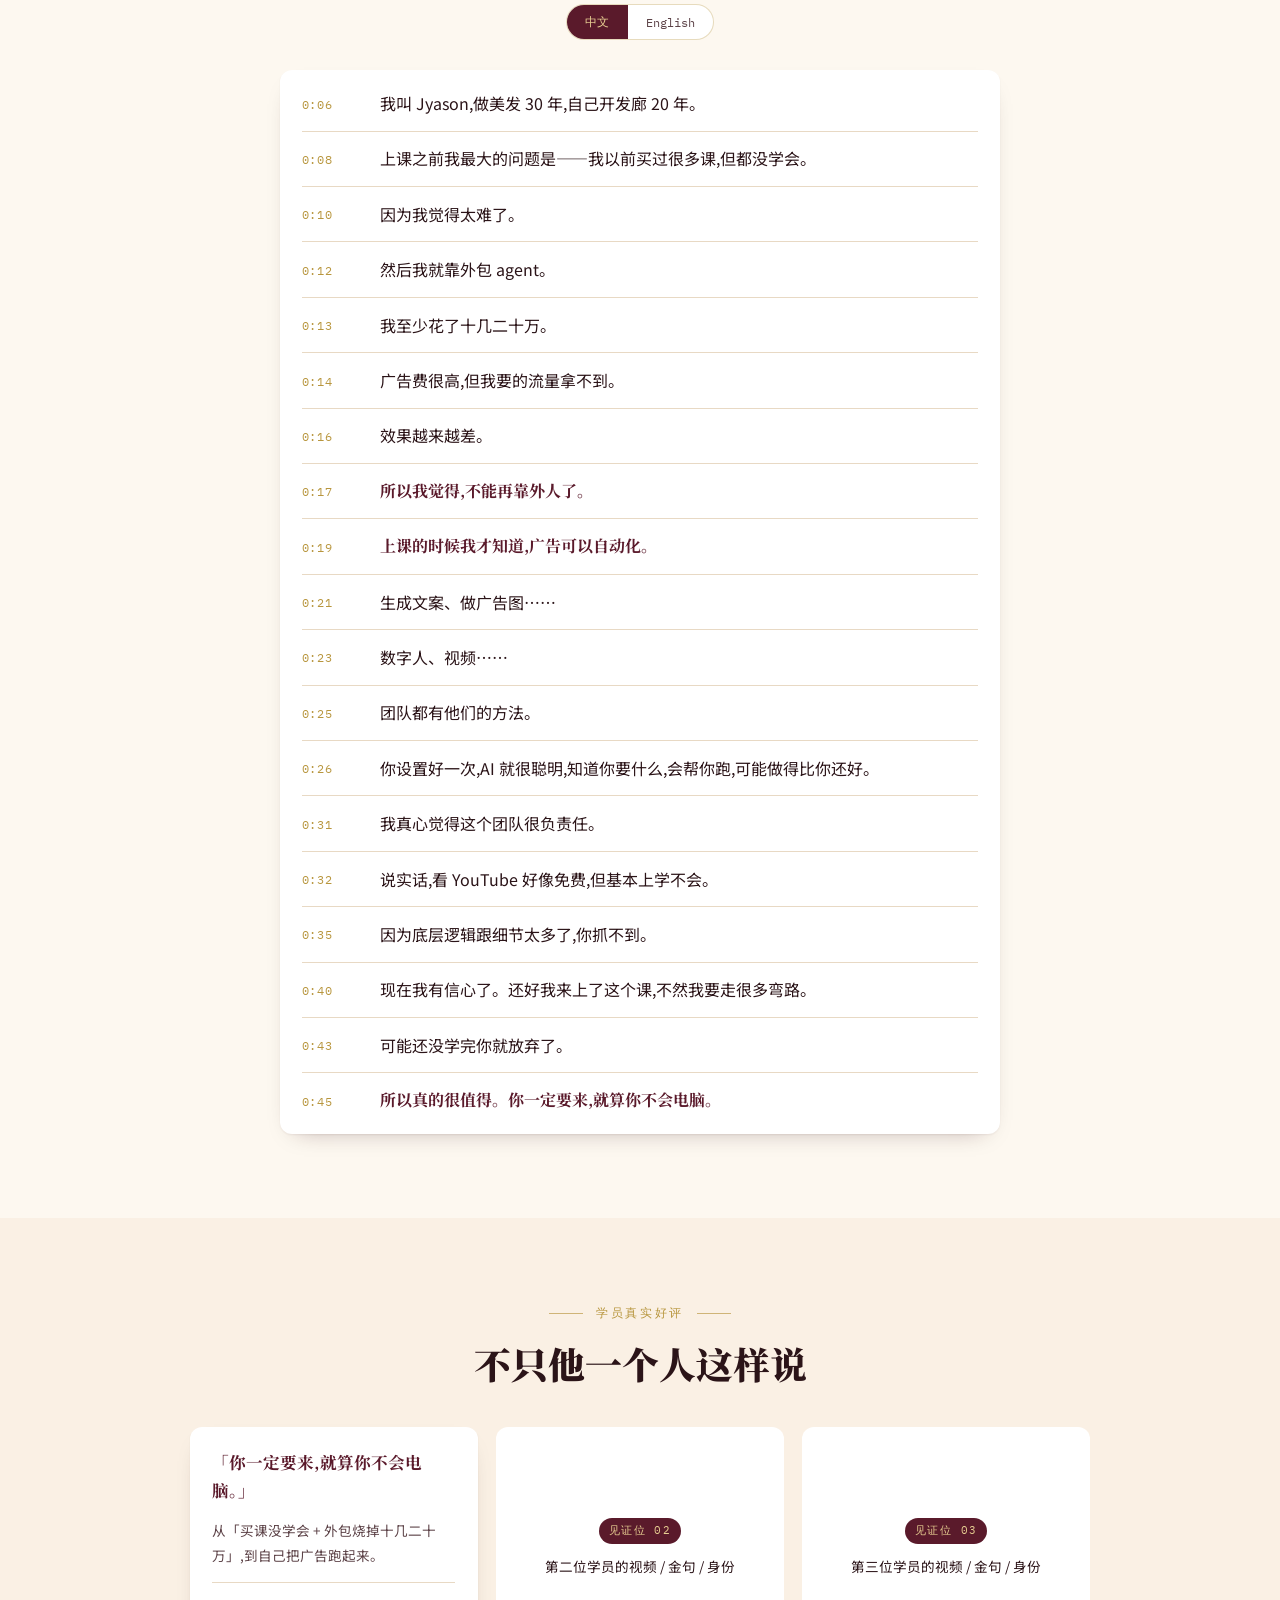
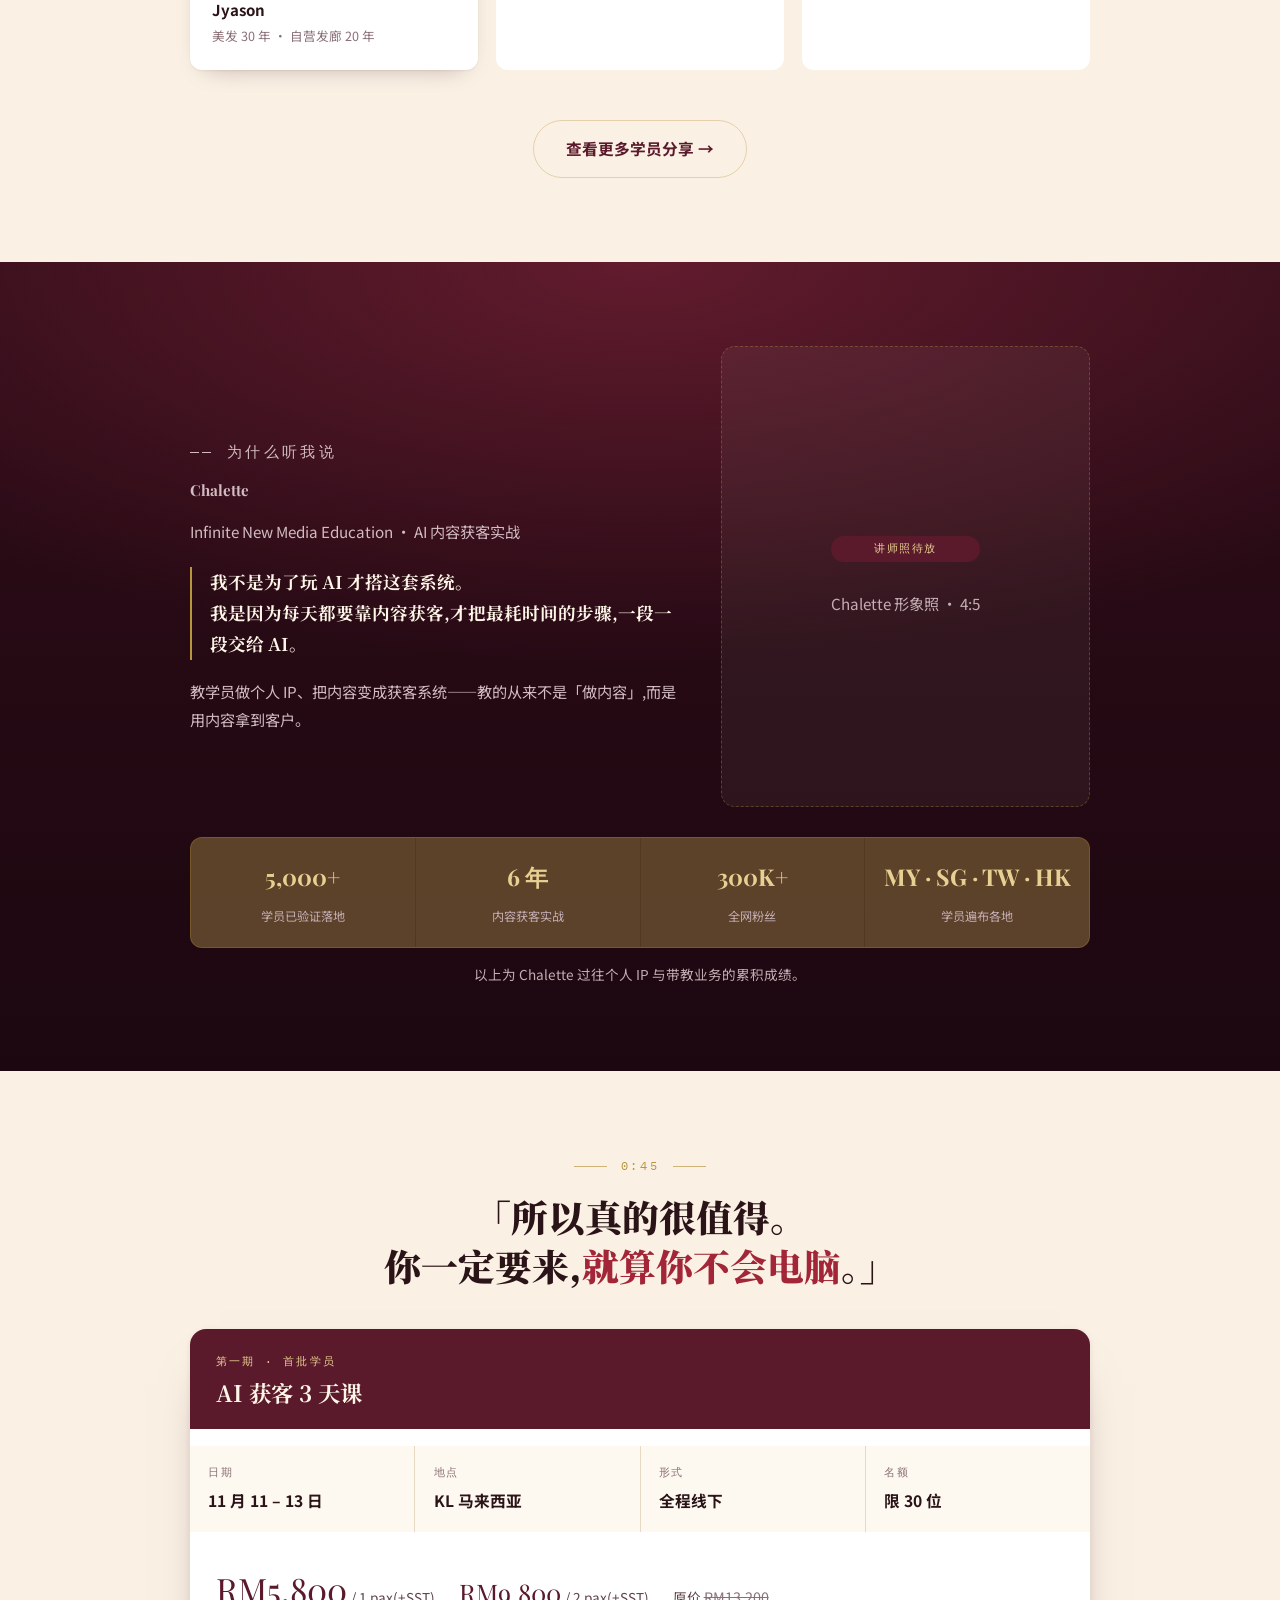
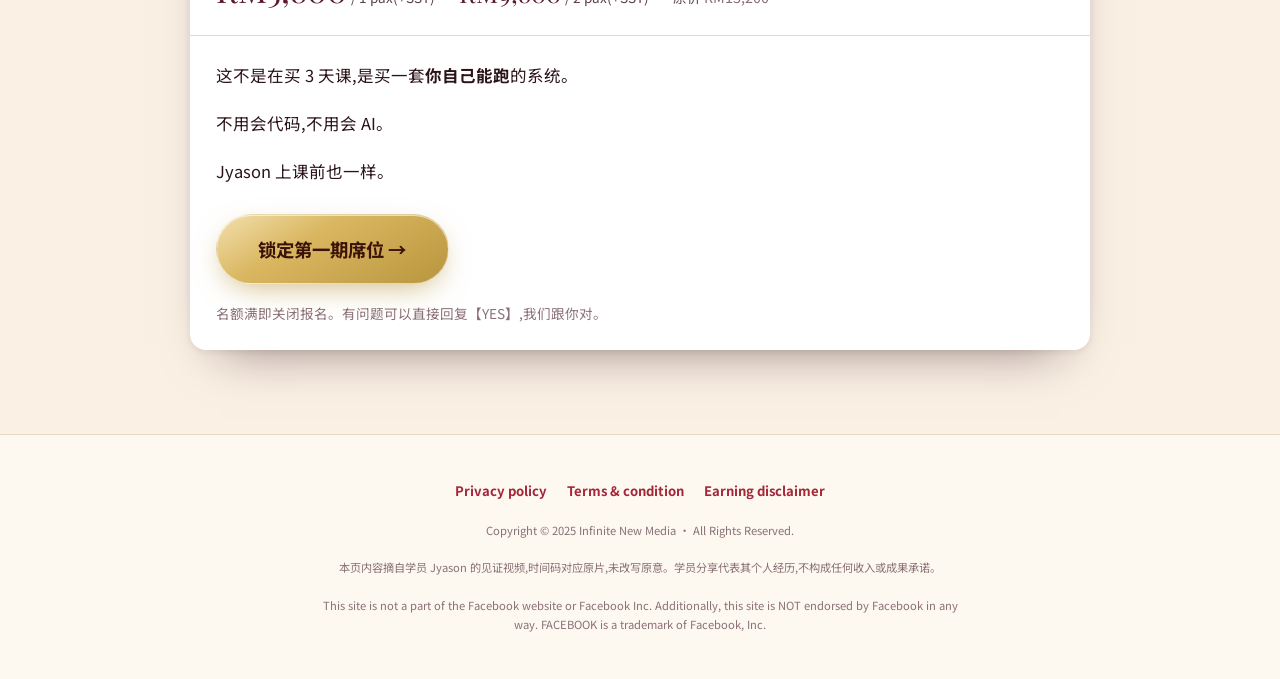
==== commit 5acb9286: "Restyle testimonial landing page to Chalette brand system Rebuilds docs/landing.html against the two" ====
--- a/docs/landing.html
+++ b/docs/landing.html
@@ -3,473 +3,632 @@
 <head>
 <meta charset="utf-8">
 <meta name="viewport" content="width=device-width, initial-scale=1">
-<title>学员怎么说</title>
-<meta name="description" content="Jyason 的 45 秒见证:美发 30 年、开店 20 年,外包烧掉十几二十万之后,他自己把广告跑起来了。">
+<title>Jyason 的 45 秒</title>
+<meta name="description" content="真实学员见证:外包烧掉十几二十万之后,一个开了 20 年发廊的老板决定自己来。">
 <link rel="preconnect" href="https://fonts.googleapis.com">
 <link rel="preconnect" href="https://fonts.gstatic.com" crossorigin>
-<link rel="stylesheet" href="https://fonts.googleapis.com/css2?family=IBM+Plex+Mono:wght@400;500&family=Noto+Sans+SC:wght@400;500;700&family=Noto+Serif+SC:wght@700;900&display=swap">
+<link rel="stylesheet" href="https://fonts.googleapis.com/css2?family=IBM+Plex+Mono:wght@400;500&family=Noto+Sans+SC:wght@400;500;700&family=Noto+Serif+SC:wght@700;900&family=Playfair+Display:ital,wght@0,600;0,700;1,600&display=swap">
 <style>
-/* ---------- tokens ---------- */
+/* =========================================================
+   Chalette 品牌设计系统 — 深酒红 / 古铜金 / 奶油底
+   单一视觉,不跟随系统深浅色(与 ai.chaletteku.com 保持一致)
+   ========================================================= */
 :root{
-  --ground:#FAF7F9;
-  --surface:#FFFFFF;
-  --surface-2:#F2EDF0;
-  --ink:#17121A;
-  --ink-2:#4B4252;
-  --ash:#6E6570;
-  --line:#E2DAE0;
-  --line-strong:#CFC3CD;
-  --gold:#8F6205;
-  --gold-fill:#D9A21B;
-  --gold-soft:#FBF0D4;
-  --toner:#6C3D63;
-  --toner-soft:#F0E6EF;
-  --shadow:0 1px 2px rgba(23,18,26,.05), 0 12px 28px -18px rgba(23,18,26,.35);
-}
-@media (prefers-color-scheme: dark){
-  :root:not([data-theme="light"]){
-    --ground:#141017;
-    --surface:#1C1621;
-    --surface-2:#241D2A;
-    --ink:#EFE9EE;
-    --ink-2:#C6BBC7;
-    --ash:#9A8FA0;
-    --line:#332A39;
-    --line-strong:#4A3E50;
-    --gold:#E8B534;
-    --gold-fill:#E8B534;
-    --gold-soft:#2E2412;
-    --toner:#C08FB6;
-    --toner-soft:#2A1F29;
-    --shadow:0 1px 2px rgba(0,0,0,.4), 0 14px 32px -20px rgba(0,0,0,.8);
-  }
-}
-:root[data-theme="dark"]{
-  --ground:#141017;
-  --surface:#1C1621;
-  --surface-2:#241D2A;
-  --ink:#EFE9EE;
-  --ink-2:#C6BBC7;
-  --ash:#9A8FA0;
-  --line:#332A39;
-  --line-strong:#4A3E50;
-  --gold:#E8B534;
-  --gold-fill:#E8B534;
-  --gold-soft:#2E2412;
-  --toner:#C08FB6;
-  --toner-soft:#2A1F29;
-  --shadow:0 1px 2px rgba(0,0,0,.4), 0 14px 32px -20px rgba(0,0,0,.8);
-}
-
-/* ---------- base ---------- */
+  --wine:#5A1A2B;
+  --wine-deep:#2E0C17;
+  --wine-black:#1C0710;
+  --gold:#B8963E;
+  --gold-lite:#E8CF92;
+  --gold-hi:#F3E0AE;
+  --cream:#FAF0E4;
+  --cream-2:#FDF8F0;
+  --paper:#FFFFFF;
+  --ink:#2B1418;
+  --ink-2:#5C4247;
+  --ink-3:#8A7076;
+  --rouge:#A32638;
+  --line:#E8D9C4;
+  --line-gold:rgba(184,150,62,.34);
+  --shadow-sm:0 1px 2px rgba(46,12,23,.06), 0 10px 24px -16px rgba(46,12,23,.4);
+  --shadow-md:0 2px 6px rgba(46,12,23,.08), 0 26px 50px -30px rgba(46,12,23,.55);
+  --grad-gold:linear-gradient(150deg,#F3E0AE 0%,#D9B65F 38%,#B8963E 100%);
+  --max:900px;
+}
+
 *{box-sizing:border-box}
-html{-webkit-text-size-adjust:100%}
+html{-webkit-text-size-adjust:100%;scroll-behavior:smooth}
 body{
   margin:0;
-  background:var(--ground);
+  background:var(--cream);
   color:var(--ink);
   font-family:"Noto Sans SC",system-ui,-apple-system,"PingFang SC","Microsoft YaHei",sans-serif;
-  font-size:clamp(15px,.55vw + 13.4px,17px);
-  line-height:1.75;
+  font-size:clamp(15px,.5vw + 13.6px,16.5px);
+  line-height:1.85;
   -webkit-font-smoothing:antialiased;
 }
-h1,h2,h3{font-family:"Noto Serif SC",Georgia,"Songti SC",serif;text-wrap:balance;margin:0;line-height:1.25;letter-spacing:.01em}
-h1{font-weight:900;font-size:clamp(2rem,5.4vw,3.4rem);line-height:1.15}
-h2{font-weight:900;font-size:clamp(1.5rem,3.2vw,2.25rem)}
-h3{font-weight:700;font-size:clamp(1.05rem,1.5vw,1.25rem)}
+h1,h2,h3{margin:0;font-family:"Noto Serif SC",Georgia,"Songti SC",serif;font-weight:900;text-wrap:balance;line-height:1.32}
+h1{font-size:clamp(1.85rem,5vw,3.05rem);line-height:1.24}
+h2{font-size:clamp(1.45rem,3.4vw,2.3rem)}
+h3{font-size:clamp(1.02rem,1.5vw,1.2rem);font-weight:700}
 p{margin:0}
 a{color:inherit}
-:focus-visible{outline:2px solid var(--gold-fill);outline-offset:3px;border-radius:2px}
-
-.wrap{width:min(100% - 2.5rem, 1080px);margin-inline:auto}
-.band{padding-block:clamp(3.5rem,8vw,6.5rem)}
-.band + .band{border-top:1px solid var(--line)}
+img{max-width:100%;display:block}
+:focus-visible{outline:2px solid var(--gold);outline-offset:3px}
+
+.wrap{width:min(100% - 2.25rem, var(--max));margin-inline:auto}
+.narrow{width:min(100% - 2.25rem, 720px);margin-inline:auto}
+.band{padding-block:clamp(3rem,7vw,5.25rem);position:relative;overflow:hidden}
+.center{text-align:center}
 .stack{display:flex;flex-direction:column}
-.g-3{gap:.75rem}.g-5{gap:1.25rem}.g-8{gap:2rem}.g-12{gap:3rem}
-.reading{max-width:64ch}
+.g2{gap:.5rem}.g3{gap:.85rem}.g5{gap:1.35rem}.g8{gap:2.1rem}
 
 .mono{font-family:"IBM Plex Mono",ui-monospace,SFMono-Regular,Menlo,monospace}
+.pf{font-family:"Playfair Display",Georgia,serif}
+.hl{color:var(--rouge)}
+.hl-gold{color:var(--gold)}
+.lead{font-size:clamp(1rem,1.15vw,1.1rem);color:var(--ink-2)}
+.small{font-size:.85rem}
+.dim{color:var(--ink-3)}
+
+/* ---- eyebrow with rules: —— 文字 —— ---- */
 .eyebrow{
+  display:flex;align-items:center;justify-content:center;gap:.85rem;
   font-family:"IBM Plex Mono",ui-monospace,monospace;
-  font-size:.72rem;letter-spacing:.16em;text-transform:uppercase;
-  color:var(--ash);
-}
-.lead{font-size:clamp(1rem,1.2vw,1.15rem);color:var(--ink-2)}
-.muted{color:var(--ash)}
-
-/* ---------- buttons ---------- */
-.btn{
-  display:inline-flex;align-items:center;gap:.5rem;
-  padding:.85rem 1.6rem;border-radius:2px;
-  font-weight:700;text-decoration:none;font-size:1rem;
-  border:1px solid transparent;cursor:pointer;
-  transition:transform .16s ease, box-shadow .16s ease, background-color .16s ease;
-}
-.btn-primary{background:var(--gold-fill);color:#17121A;box-shadow:var(--shadow)}
-.btn-primary:hover{transform:translateY(-2px)}
-.btn-ghost{border-color:var(--line-strong);color:var(--ink)}
-.btn-ghost:hover{background:var(--surface-2)}
-.btn-row{display:flex;flex-wrap:wrap;gap:.9rem;align-items:center}
-
-/* ---------- placeholder ---------- */
-.slot{
-  border:1.5px dashed var(--line-strong);
-  background:var(--surface-2);
-  border-radius:3px;
-  color:var(--ash);
-}
+  font-size:.74rem;letter-spacing:.22em;color:var(--gold);
+  text-transform:uppercase;
+}
+.eyebrow::before,.eyebrow::after{content:"";height:1px;width:2.1rem;background:currentColor;opacity:.65}
+.eyebrow.left{justify-content:flex-start}
+.eyebrow.left::before,.eyebrow.left::after{display:none}
+.eyebrow.bare::before,.eyebrow.bare::after{display:none}
+
+.rule{width:64px;height:2px;margin:0 auto;background:linear-gradient(90deg,transparent,var(--gold),transparent);opacity:.8}
+
+/* ---- CTA ---- */
+.cta-pill{
+  display:inline-flex;align-items:center;gap:.7rem;
+  padding:1.05rem 2.6rem;border-radius:999px;
+  background:var(--grad-gold);color:#3A1208;
+  font-weight:700;font-size:clamp(1rem,1.5vw,1.15rem);
+  text-decoration:none;border:1px solid rgba(255,255,255,.5);
+  box-shadow:0 10px 30px -10px rgba(184,150,62,.75), inset 0 1px 0 rgba(255,255,255,.6);
+  transition:transform .18s ease, box-shadow .18s ease;
+}
+.cta-pill:hover{transform:translateY(-2px);box-shadow:0 16px 38px -12px rgba(184,150,62,.9), inset 0 1px 0 rgba(255,255,255,.6)}
+.cta-ghost{
+  display:inline-flex;align-items:center;gap:.6rem;
+  padding:.85rem 2rem;border-radius:999px;
+  border:1.5px solid var(--line-gold);color:var(--wine);
+  text-decoration:none;font-weight:700;font-size:.98rem;background:transparent;
+  transition:background-color .18s ease,border-color .18s ease;
+}
+.cta-ghost:hover{background:rgba(184,150,62,.1);border-color:var(--gold)}
+.cta-block{display:flex;justify-content:center;padding-top:.5rem}
+
+/* ---- 待填占位 ---- */
+.slot{border:1.5px dashed var(--line-gold);background:rgba(184,150,62,.07);border-radius:10px;color:var(--ink-3)}
 .slot-tag{
   display:inline-block;font-family:"IBM Plex Mono",ui-monospace,monospace;
-  font-size:.68rem;letter-spacing:.12em;text-transform:uppercase;
-  background:var(--toner-soft);color:var(--toner);
-  padding:.2rem .55rem;border-radius:2px;
-}
-
-/* ---------- hero ---------- */
-.hero{padding-top:clamp(2.5rem,6vw,4.5rem);padding-bottom:clamp(3rem,7vw,5rem)}
-.hero-grid{display:grid;gap:clamp(2rem,4vw,3.5rem);grid-template-columns:1fr}
-@media (min-width:940px){.hero-grid{grid-template-columns:1.05fr .95fr;align-items:center}}
-.hero h1 em{font-style:normal;color:var(--gold);text-decoration:underline;text-decoration-color:var(--gold-fill);text-underline-offset:.18em;text-decoration-thickness:.09em}
-.hero-meta{display:flex;flex-wrap:wrap;gap:.5rem 1.5rem;padding-top:.5rem}
-.hero-meta div{display:flex;flex-direction:column}
-.hero-meta dt{font-family:"IBM Plex Mono",ui-monospace,monospace;font-size:.7rem;letter-spacing:.12em;text-transform:uppercase;color:var(--ash)}
-.hero-meta dd{margin:0;font-weight:700;font-size:1.05rem}
-
-.video{position:relative;aspect-ratio:9/16;max-height:min(78vh,620px);width:100%;display:grid;place-items:center;text-align:center;padding:1.5rem;gap:.9rem;align-content:center}
-@media (min-width:940px){.video{margin-inline:auto;max-width:340px}}
-.video .play{width:60px;height:60px;border-radius:50%;background:var(--gold-fill);display:grid;place-items:center;color:#17121A;font-size:1.3rem;box-shadow:var(--shadow)}
-
-/* ---------- ledger / pain ---------- */
-.pain-grid{display:grid;gap:1px;background:var(--line);border:1px solid var(--line);border-radius:3px;overflow:hidden}
-@media (min-width:760px){.pain-grid{grid-template-columns:1fr 1fr}}
-.pain{background:var(--surface);padding:clamp(1.4rem,3vw,2rem);display:flex;flex-direction:column;gap:.65rem}
-.pain .t{font-family:"IBM Plex Mono",ui-monospace,monospace;font-size:.78rem;color:var(--gold);letter-spacing:.06em}
-.pain q{font-family:"Noto Serif SC",Georgia,serif;font-weight:700;font-size:1.15rem;line-height:1.5;quotes:"「" "」"}
-.pain p{color:var(--ink-2);font-size:.95rem}
-
-.tally{display:grid;gap:1.25rem;margin-top:2rem}
-@media (min-width:700px){.tally{grid-template-columns:repeat(3,1fr)}}
-.tally div{background:var(--gold-soft);border-left:3px solid var(--gold-fill);padding:1.1rem 1.25rem;display:flex;flex-direction:column;gap:.2rem}
-.tally b{font-family:"Noto Serif SC",Georgia,serif;font-size:1.6rem;font-weight:900;line-height:1.2;font-variant-numeric:tabular-nums}
-.tally span{font-size:.85rem;color:var(--ink-2)}
-
-/* ---------- pivot quote ---------- */
-.pivot{background:var(--ink);color:var(--ground)}
-.pivot .wrap{display:flex;flex-direction:column;gap:1rem;align-items:flex-start}
-.pivot .eyebrow{color:var(--gold-fill)}
-.pivot blockquote{
-  margin:0;font-family:"Noto Serif SC",Georgia,serif;font-weight:900;
-  font-size:clamp(1.75rem,5.2vw,3rem);line-height:1.3;max-width:18ch;
-  quotes:"「" "」";
-}
-.pivot blockquote::before{content:open-quote;color:var(--gold-fill)}
-.pivot blockquote::after{content:close-quote;color:var(--gold-fill)}
-.pivot cite{font-style:normal;color:#B9AEBB;font-size:.9rem}
-
-/* ---------- what you learn ---------- */
-.tiles{display:grid;gap:1.25rem;margin-top:2.5rem}
-@media (min-width:640px){.tiles{grid-template-columns:repeat(2,1fr)}}
-@media (min-width:1000px){.tiles{grid-template-columns:repeat(4,1fr)}}
-.tile{background:var(--surface);border:1px solid var(--line);border-radius:3px;padding:1.35rem;display:flex;flex-direction:column;gap:.55rem;box-shadow:var(--shadow)}
-.tile .n{font-family:"IBM Plex Mono",ui-monospace,monospace;font-size:.72rem;color:var(--toner);letter-spacing:.14em}
-.tile p{font-size:.92rem;color:var(--ink-2)}
-
-.flow{display:grid;gap:1rem;margin-top:2.5rem;counter-reset:step}
-@media (min-width:820px){.flow{grid-template-columns:repeat(3,1fr)}}
-.step{display:flex;gap:.9rem;align-items:flex-start;background:var(--surface-2);padding:1.15rem 1.25rem;border-radius:3px}
+  font-size:.66rem;letter-spacing:.14em;text-transform:uppercase;
+  background:var(--wine);color:var(--gold-lite);padding:.22rem .6rem;border-radius:999px;
+}
+
+/* ---- 时间码 chip ---- */
+.tc{
+  font-family:"IBM Plex Mono",ui-monospace,monospace;font-size:.72rem;
+  letter-spacing:.06em;color:var(--gold);font-variant-numeric:tabular-nums;
+}
+
+/* =================== HERO =================== */
+.hero{background:linear-gradient(180deg,var(--cream-2) 0%,var(--cream) 100%);padding-top:clamp(1.5rem,3vw,2.5rem)}
+.topbar{display:flex;align-items:center;justify-content:center;gap:1rem;flex-wrap:wrap;padding-bottom:clamp(1.5rem,4vw,2.75rem)}
+.logo{
+  font-family:"Playfair Display",Georgia,serif;font-weight:700;font-size:1.15rem;
+  letter-spacing:.02em;color:var(--wine);display:flex;align-items:center;gap:.6rem;
+}
+.logo span{
+  font-family:"IBM Plex Mono",monospace;font-size:.6rem;letter-spacing:.18em;
+  color:var(--ink-3);text-transform:uppercase;line-height:1.3;
+}
+.hero h1{margin-top:.9rem}
+.hero .sub{margin-top:1rem;color:var(--ink-2);font-size:clamp(.98rem,1.2vw,1.1rem)}
+.watch{margin-top:1.9rem;font-weight:700;font-size:.92rem;color:var(--wine)}
+.watch .tc{color:var(--rouge)}
+
+/* video frame */
+.player{
+  margin:1.15rem auto 0;max-width:340px;width:100%;
+  position:relative;border-radius:18px;padding:10px;
+  background:linear-gradient(160deg,rgba(184,150,62,.55),rgba(90,26,43,.65));
+  box-shadow:var(--shadow-md);
+}
+.player-inner{
+  position:relative;aspect-ratio:9/16;border-radius:12px;overflow:hidden;
+  background:radial-gradient(120% 90% at 50% 0%,#3A1020 0%,#1C0710 100%);
+  display:grid;place-content:center;gap:.9rem;text-align:center;padding:1.5rem;
+}
+.badge-live{
+  position:absolute;top:.85rem;left:.85rem;z-index:2;
+  background:var(--rouge);color:#fff;border-radius:999px;
+  font-size:.68rem;font-weight:700;padding:.28rem .7rem;letter-spacing:.04em;
+}
+.play{
+  width:62px;height:62px;border-radius:50%;margin:0 auto;
+  background:var(--grad-gold);color:#3A1208;display:grid;place-items:center;
+  font-size:1.25rem;box-shadow:0 8px 24px -6px rgba(184,150,62,.8);
+}
+.player-inner p{color:var(--gold-lite);font-size:.78rem;line-height:1.7}
+
+/* 品牌声音:一句一段 */
+.voice{display:flex;flex-direction:column;gap:.55rem;margin-top:2.6rem;font-size:clamp(1rem,1.25vw,1.12rem);line-height:1.95}
+.voice b{font-weight:700}
+.beat{color:var(--gold);font-weight:700;line-height:1;padding:.55rem 0;letter-spacing:.1em}
+
+/* =================== 卡片区 =================== */
+.cards{display:grid;gap:1.15rem;margin-top:2.4rem;text-align:left}
+@media (min-width:720px){.cards{grid-template-columns:1fr 1fr}}
+.card{background:var(--paper);border-radius:12px;overflow:hidden;box-shadow:var(--shadow-sm);display:flex;flex-direction:column}
+.card-hd{background:var(--wine);padding:.9rem 1.25rem;display:flex;align-items:center;gap:.75rem}
+.card-hd .tc{color:var(--gold-lite)}
+.card-hd h3{color:#FFF6E8;font-size:1.02rem}
+.card-bd{padding:1.15rem 1.25rem 1.35rem;display:flex;flex-direction:column;gap:.6rem}
+.card-bd q{font-family:"Noto Serif SC",Georgia,serif;font-weight:700;font-size:1.06rem;line-height:1.65;quotes:"「" "」";color:var(--wine)}
+.card-bd p{font-size:.93rem;color:var(--ink-2);line-height:1.8}
+
+/* 计数条 */
+.tally{display:grid;gap:1px;margin-top:2rem;background:var(--line-gold);border:1px solid var(--line-gold);border-radius:12px;overflow:hidden}
+@media (min-width:640px){.tally{grid-template-columns:repeat(3,1fr)}}
+.tally div{background:var(--cream-2);padding:1.25rem 1rem;text-align:center}
+.tally b{display:block;font-family:"Playfair Display",Georgia,serif;font-size:1.7rem;color:var(--wine);line-height:1.25;font-variant-numeric:tabular-nums}
+.tally span{font-size:.83rem;color:var(--ink-2)}
+
+/* =================== 酒红大区 =================== */
+.band-wine{
+  background:
+    radial-gradient(120% 80% at 50% 0%, rgba(140,40,64,.55) 0%, rgba(46,12,23,0) 62%),
+    linear-gradient(180deg,var(--wine-deep) 0%,var(--wine-black) 100%);
+  color:#F6EADD;
+}
+.band-wine h2,.band-wine h3{color:#FFF6E8}
+.band-wine .lead{color:#D9C4C9}
+.band-wine .rule{background:linear-gradient(90deg,transparent,var(--gold-lite),transparent)}
+.dots{position:absolute;inset:0;pointer-events:none;opacity:.5}
+
+.pull{
+  font-family:"Noto Serif SC",Georgia,serif;font-weight:900;
+  font-size:clamp(1.6rem,4.6vw,2.7rem);line-height:1.45;
+  color:#FFF6E8;quotes:"「" "」";margin:0;
+}
+.pull::before{content:open-quote;color:var(--gold)}
+.pull::after{content:close-quote;color:var(--gold)}
+.pull-cite{color:var(--gold-lite);font-size:.9rem;font-style:normal;letter-spacing:.02em}
+
+/* =================== 四件事 =================== */
+.tiles{display:grid;gap:1rem;margin-top:2.4rem;text-align:left}
+@media (min-width:560px){.tiles{grid-template-columns:1fr 1fr}}
+@media (min-width:920px){.tiles{grid-template-columns:repeat(4,1fr)}}
+.tile{
+  background:rgba(255,246,232,.055);border:1px solid var(--line-gold);
+  border-radius:12px;padding:1.25rem;display:flex;flex-direction:column;gap:.5rem;
+}
+.tile h3{font-size:1.05rem}
+.tile p{font-size:.88rem;color:#D2BCC2;line-height:1.75}
+
+.steps{display:flex;flex-direction:column;margin-top:2.4rem;text-align:left;border-left:1px solid var(--line-gold);padding-left:1.5rem;gap:1.4rem}
+.step{position:relative;display:flex;flex-direction:column;gap:.2rem}
 .step::before{
-  counter-increment:step;content:counter(step);
-  font-family:"IBM Plex Mono",ui-monospace,monospace;font-weight:500;
-  width:1.75rem;height:1.75rem;flex:none;border-radius:50%;
-  background:var(--ink);color:var(--ground);display:grid;place-items:center;font-size:.8rem;
-}
-.step b{display:block;font-size:.98rem}
-.step span{font-size:.88rem;color:var(--ink-2)}
-
-/* ---------- compare ---------- */
-.compare{display:grid;gap:1px;background:var(--line);border:1px solid var(--line);border-radius:3px;overflow:hidden;margin-top:2.5rem}
+  content:"";position:absolute;left:-1.87rem;top:.55rem;
+  width:9px;height:9px;border-radius:50%;background:var(--gold);
+  box-shadow:0 0 0 4px rgba(184,150,62,.2);
+}
+.step .lbl{font-family:"IBM Plex Mono",monospace;font-size:.68rem;letter-spacing:.2em;color:var(--gold);text-transform:uppercase}
+.step b{font-size:1.02rem;color:#FFF6E8}
+.step span{font-size:.92rem;color:#D2BCC2}
+
+/* =================== 对比 =================== */
+.compare{display:grid;gap:1.15rem;margin-top:2.4rem;text-align:left}
 @media (min-width:760px){.compare{grid-template-columns:1fr 1fr}}
-.col{background:var(--surface);padding:clamp(1.5rem,3vw,2.25rem);display:flex;flex-direction:column;gap:1rem}
-.col.on{background:var(--surface)}
-.col h3{display:flex;align-items:center;gap:.6rem}
-.col ul{margin:0;padding:0;list-style:none;display:flex;flex-direction:column;gap:.8rem}
-.col li{display:flex;gap:.65rem;font-size:.95rem;color:var(--ink-2);line-height:1.6}
-.col li::before{font-family:"IBM Plex Mono",monospace;flex:none;line-height:1.6}
-.col.off li::before{content:"×";color:var(--ash)}
-.col.on li::before{content:"→";color:var(--gold)}
-.col .cap{font-size:.8rem;color:var(--ash);border-top:1px dashed var(--line-strong);padding-top:.85rem}
-
-/* ---------- transcript ---------- */
-.tabs{display:inline-flex;border:1px solid var(--line-strong);border-radius:2px;overflow:hidden}
+.col{background:var(--paper);border-radius:12px;padding:1.5rem;box-shadow:var(--shadow-sm);display:flex;flex-direction:column;gap:1rem}
+.col h3{color:var(--wine)}
+.col ul{margin:0;padding:0;list-style:none;display:flex;flex-direction:column;gap:.75rem}
+.col li{display:flex;gap:.7rem;font-size:.94rem;color:var(--ink-2);line-height:1.75}
+.col li::before{flex:none;font-family:"IBM Plex Mono",monospace;font-weight:500;line-height:1.75}
+.col.no li::before{content:"×";color:var(--rouge)}
+.col.yes li::before{content:"✓";color:var(--gold)}
+.col .foot{border-top:1px dashed var(--line);padding-top:.8rem;font-size:.78rem;color:var(--ink-3)}
+
+/* =================== 逐句 =================== */
+.tabs{display:inline-flex;border:1px solid var(--line-gold);border-radius:999px;overflow:hidden;background:var(--paper)}
 .tabs button{
-  appearance:none;border:0;background:transparent;color:var(--ink-2);
-  font-family:"IBM Plex Mono",ui-monospace,monospace;font-size:.8rem;
-  padding:.45rem 1rem;cursor:pointer;
-}
-.tabs button[aria-selected="true"]{background:var(--ink);color:var(--ground)}
-.script{margin-top:2rem;display:flex;flex-direction:column}
-.line{display:grid;grid-template-columns:4.25rem 1fr;gap:1rem;padding:.85rem 0;border-top:1px solid var(--line)}
-.line:last-child{border-bottom:1px solid var(--line)}
-.line .t{font-family:"IBM Plex Mono",ui-monospace,monospace;font-size:.8rem;color:var(--ash);font-variant-numeric:tabular-nums;padding-top:.2rem}
-.line .zh{font-size:1.02rem}
-.line .en{font-size:.95rem;color:var(--ink-2);font-family:"IBM Plex Mono",ui-monospace,monospace;line-height:1.65}
+  appearance:none;border:0;background:transparent;color:var(--ink-2);cursor:pointer;
+  font-family:"IBM Plex Mono",monospace;font-size:.78rem;padding:.5rem 1.15rem;
+}
+.tabs button[aria-selected="true"]{background:var(--wine);color:var(--gold-lite)}
+.script{margin-top:1.9rem;text-align:left;background:var(--paper);border-radius:12px;padding:.4rem 1.35rem;box-shadow:var(--shadow-sm)}
+.line{display:grid;grid-template-columns:3.9rem 1fr;gap:1rem;padding:.8rem 0;border-top:1px solid var(--line)}
+.line:first-child{border-top:0}
+.line .zh{font-size:1rem;line-height:1.8}
+.line .en{font-family:"IBM Plex Mono",monospace;font-size:.87rem;color:var(--ink-2);line-height:1.75}
 .script[data-lang="zh"] .en{display:none}
 .script[data-lang="en"] .zh{display:none}
-.line.key .zh{font-family:"Noto Serif SC",Georgia,serif;font-weight:700;color:var(--gold)}
-
-/* ---------- more reviews ---------- */
-.reviews{display:grid;gap:1.25rem;margin-top:2.5rem}
-@media (min-width:700px){.reviews{grid-template-columns:repeat(3,1fr)}}
-.review{background:var(--surface);border:1px solid var(--line);border-radius:3px;padding:1.4rem;display:flex;flex-direction:column;gap:.9rem;box-shadow:var(--shadow)}
-.review .who{display:flex;flex-direction:column;gap:.1rem;margin-top:auto;padding-top:.9rem;border-top:1px solid var(--line)}
-.review .who b{font-size:.95rem}
-.review .who span{font-size:.8rem;color:var(--ash)}
-.review q{font-family:"Noto Serif SC",Georgia,serif;font-size:1.05rem;line-height:1.6;quotes:"「" "」"}
-.review.empty{min-height:200px;display:grid;place-items:center;text-align:center;gap:.6rem;align-content:center;box-shadow:none}
-
-/* ---------- cta ---------- */
-.cta{background:var(--surface)}
-.cta-box{
-  border:1px solid var(--line-strong);border-radius:3px;background:var(--ground);
-  padding:clamp(1.75rem,4vw,3rem);display:flex;flex-direction:column;gap:1.75rem;
-  box-shadow:var(--shadow);
-}
-.facts{display:grid;gap:1px;background:var(--line);border:1px solid var(--line)}
-@media (min-width:700px){.facts{grid-template-columns:repeat(4,1fr)}}
-.facts div{background:var(--surface);padding:1rem 1.15rem;display:flex;flex-direction:column;gap:.25rem}
-.facts dt{font-family:"IBM Plex Mono",ui-monospace,monospace;font-size:.7rem;letter-spacing:.12em;text-transform:uppercase;color:var(--ash)}
-.facts dd{margin:0;font-weight:700}
-
-footer{padding-block:2.5rem;border-top:1px solid var(--line);color:var(--ash);font-size:.85rem}
-footer .wrap{display:flex;flex-wrap:wrap;gap:.75rem 2rem;justify-content:space-between}
-
-/* ---------- motion ---------- */
-.rise{opacity:0;transform:translateY(14px);transition:opacity .6s ease, transform .6s ease}
+.line.key .zh{font-family:"Noto Serif SC",Georgia,serif;font-weight:700;color:var(--wine)}
+.line .tc{padding-top:.28rem}
+
+/* =================== 见证卡 =================== */
+.reviews{display:grid;gap:1.15rem;margin-top:2.4rem;text-align:left}
+@media (min-width:720px){.reviews{grid-template-columns:repeat(3,1fr)}}
+.review{background:var(--paper);border-radius:12px;padding:1.4rem;box-shadow:var(--shadow-sm);display:flex;flex-direction:column;gap:.85rem}
+.review q{font-family:"Noto Serif SC",Georgia,serif;font-weight:700;font-size:1.04rem;line-height:1.65;color:var(--wine);quotes:"「" "」"}
+.review .who{margin-top:auto;padding-top:.85rem;border-top:1px solid var(--line);display:flex;flex-direction:column}
+.review .who b{font-size:.94rem}
+.review .who span{font-size:.79rem;color:var(--ink-3)}
+.review.empty{align-items:center;justify-content:center;text-align:center;gap:.6rem;min-height:190px;box-shadow:none}
+
+/* =================== 讲师 =================== */
+.tutor{display:grid;gap:2rem;text-align:left}
+@media (min-width:860px){.tutor{grid-template-columns:1.15fr .85fr;align-items:center}}
+.tutor-name{font-family:"Playfair Display",Georgia,serif;font-weight:700;font-size:clamp(2.2rem,5vw,3rem);color:var(--gold-lite);line-height:1.1}
+.tutor-role{color:#D2BCC2;font-size:.92rem;margin-top:.3rem}
+.tutor blockquote{
+  margin:1.4rem 0 0;padding-left:1.15rem;border-left:2px solid var(--gold);
+  font-family:"Noto Serif SC",Georgia,serif;font-weight:700;font-size:1.1rem;
+  line-height:1.75;color:#FFF6E8;
+}
+.tutor p{color:#D2BCC2;font-size:.95rem;margin-top:1.1rem}
+.stats{display:grid;gap:1px;background:var(--line-gold);border:1px solid var(--line-gold);border-radius:12px;overflow:hidden;margin-top:1.9rem}
+@media (min-width:560px){.stats{grid-template-columns:repeat(4,1fr)}}
+.stats div{background:rgba(255,246,232,.05);padding:1.1rem .75rem;text-align:center}
+.stats b{display:block;font-family:"Playfair Display",Georgia,serif;font-size:1.45rem;color:var(--gold-lite)}
+.stats span{font-size:.76rem;color:#C4AEB4}
+.portrait{border-radius:14px;overflow:hidden;aspect-ratio:4/5;background:rgba(255,246,232,.05);border:1px dashed var(--line-gold);display:grid;place-content:center;gap:.55rem;text-align:center;padding:1.25rem}
+
+/* =================== 报名 =================== */
+.enroll{background:var(--paper);border-radius:16px;box-shadow:var(--shadow-md);overflow:hidden;margin-top:2.4rem;text-align:left}
+.enroll-hd{background:var(--wine);color:#FFF6E8;padding:1.4rem 1.6rem}
+.enroll-hd .k{font-family:"IBM Plex Mono",monospace;font-size:.7rem;letter-spacing:.2em;color:var(--gold-lite);text-transform:uppercase}
+.enroll-hd h3{font-size:clamp(1.15rem,2vw,1.4rem);margin-top:.35rem}
+.facts{display:grid;gap:1px;background:var(--line)}
+@media (min-width:640px){.facts{grid-template-columns:repeat(4,1fr)}}
+.facts div{background:var(--cream-2);padding:1.05rem 1.15rem}
+.facts dt{font-family:"IBM Plex Mono",monospace;font-size:.66rem;letter-spacing:.14em;color:var(--ink-3);text-transform:uppercase}
+.facts dd{margin:.25rem 0 0;font-weight:700;font-size:.98rem}
+.price{padding:1.5rem 1.6rem;display:flex;flex-wrap:wrap;gap:1.5rem;align-items:baseline;border-bottom:1px solid var(--line)}
+.price .now{font-family:"Playfair Display",Georgia,serif;font-size:2.1rem;color:var(--wine);line-height:1}
+.price .unit{font-size:.85rem;color:var(--ink-2)}
+.price .was{font-size:.9rem;color:var(--ink-3);text-decoration:line-through}
+.enroll-bd{padding:1.5rem 1.6rem;display:flex;flex-direction:column;gap:1.1rem}
+
+/* =================== FOOTER =================== */
+footer{background:var(--cream-2);padding-block:2.75rem;border-top:1px solid var(--line);text-align:center}
+footer .links{display:flex;flex-wrap:wrap;gap:1.25rem;justify-content:center;font-size:.82rem;font-weight:700;color:var(--rouge)}
+footer .links a{text-decoration:none}
+footer .links a:hover{text-decoration:underline}
+footer .fine{max-width:660px;margin:1.1rem auto 0;font-size:.7rem;line-height:1.75;color:var(--ink-3)}
+
+/* =================== 动效 =================== */
+.rise{opacity:0;transform:translateY(16px);transition:opacity .65s ease,transform .65s ease}
 .rise.in{opacity:1;transform:none}
 @media (prefers-reduced-motion: reduce){
+  html{scroll-behavior:auto}
   .rise{opacity:1;transform:none;transition:none}
-  .btn{transition:none}
-  *{scroll-behavior:auto}
+  .cta-pill{transition:none}
 }
 </style>
 </head>
 <body>
 
-<!-- ========== HERO ========== -->
+<!-- ============ HERO ============ -->
 <section class="band hero">
-  <div class="wrap hero-grid">
-    <div class="stack g-5">
-      <p class="eyebrow">学员见证 · 00:06 — 00:45</p>
-      <h1>开了 20 年发廊的老板,现在<em>自己跑广告</em></h1>
-      <p class="lead reading">Jyason 做美发 30 年。他买过很多课都没学会,后来把广告丢给外包 agent,前后至少花掉十几二十万——广告费越来越高,他要的流量还是拿不到。<br>这 45 秒,是他上完课之后说的话。</p>
-      <div class="btn-row">
-        <a class="btn btn-primary" href="#enroll">看下一期怎么报名</a>
-        <a class="btn btn-ghost" href="#script">先读他说了什么</a>
-      </div>
-      <dl class="hero-meta">
-        <div><dt>入行</dt><dd>30 年</dd></div>
-        <div><dt>自营发廊</dt><dd>20 年</dd></div>
-        <div><dt>外包投入</dt><dd>十几二十万</dd></div>
-      </dl>
-    </div>
-
-    <!-- 视频位:把 iframe / <video> 换掉这个 div 即可 -->
-    <div class="video slot">
-      <span class="play" aria-hidden="true">▶</span>
-      <span class="slot-tag">视频待嵌入</span>
-      <p class="mono" style="font-size:.8rem">Jyason 见证片 · 45 秒<br>竖版 9:16</p>
-    </div>
-  </div>
-</section>
-
-<!-- ========== 痛点 ========== -->
+  <div class="wrap center">
+
+    <div class="topbar">
+      <!-- LOGO 待换成 INFINITE 官方图档 -->
+      <div class="logo">INFINITE<span>NEW MEDIA<br>EDUCATION</span></div>
+    </div>
+
+    <p class="eyebrow">真实学员见证</p>
+
+    <h1>外包烧掉<span class="hl">十几二十万</span>之后<br>他决定<span class="hl">自己来</span></h1>
+
+    <p class="sub">美发 30 年 · 自营发廊 20 年 —— Jyason 的真实反馈</p>
+
+    <p class="watch">点击观看 TA 的完整分享 · <span class="tc">约 45 秒</span> ▼</p>
+
+    <!-- 视频位:整段换成 <iframe> 或 <video> 即可 -->
+    <div class="player">
+      <div class="player-inner">
+        <span class="badge-live">▶ 真人出镜亲述</span>
+        <span class="play" aria-hidden="true">▶</span>
+        <span class="slot-tag">视频待嵌入</span>
+        <p>Jyason 见证片 · 45 秒 · 竖版 9:16</p>
+      </div>
+    </div>
+
+    <div class="voice narrow">
+      <p>他不是不努力。</p>
+      <p>他买过很多课,<b>一堂都没学会</b>。</p>
+      <p class="beat">.</p>
+      <p>后来他把广告交给外包 agent,前后至少花了<b class="hl">十几二十万</b>。</p>
+      <p>广告费越来越高,他要的流量还是拿不到。</p>
+      <p class="beat">.</p>
+      <p>那不是能力问题,<b>是没有系统</b>。</p>
+      <p>上课那天他才知道:<b class="hl">广告可以自动化</b>。</p>
+      <p>文案、图、数字人、视频——设置好一次,AI 就知道你要什么。</p>
+      <p class="beat">.</p>
+      <p><b>「所以真的很值得。你一定要来,就算你不会电脑。」</b></p>
+    </div>
+
+    <div class="cta-block" style="margin-top:2.4rem">
+      <!-- CTA 链接待填:GHL Funnel (app.infinitesales.ai) -->
+      <a class="cta-pill" href="#enroll">YES! 我也要自己跑广告 &nbsp;»</a>
+    </div>
+
+  </div>
+</section>
+
+<!-- ============ 上课前 ============ -->
 <section class="band">
-  <div class="wrap stack g-5">
+  <div class="wrap center">
     <p class="eyebrow">上课之前</p>
-    <h2>他卡在这四件事上</h2>
-    <p class="lead reading">下面每一句都出自他自己的口述,时间码对应原片。</p>
-
-    <div class="pain-grid rise">
-      <div class="pain">
-        <span class="t">0:08</span>
-        <q>我以前买过很多课,但都没学会</q>
-        <p>课买了一堆,躺在收藏夹里,一个都没落地。</p>
-      </div>
-      <div class="pain">
-        <span class="t">0:10</span>
-        <q>因为我觉得太难了</q>
-        <p>不是不想学,是每次一打开就被术语劝退。</p>
-      </div>
-      <div class="pain">
-        <span class="t">0:12 — 0:13</span>
-        <q>然后我就靠外包 agent,至少花了十几二十万</q>
-        <p>钱花出去了,方法还留在别人手上,带不回自己店里。</p>
-      </div>
-      <div class="pain">
-        <span class="t">0:14 — 0:16</span>
-        <q>广告费很高,但我要的流量拿不到,效果越来越差</q>
-        <p>预算年年涨,进店的人年年少。</p>
+    <h2 style="margin-top:1rem">他卡在这四件事上</h2>
+    <p class="lead" style="margin-top:.9rem">每一句都是他自己说的,<span class="tc">时间码</span>对应原片。</p>
+
+    <div class="cards rise">
+      <div class="card">
+        <div class="card-hd"><span class="tc">0:08</span><h3>课买了一堆</h3></div>
+        <div class="card-bd">
+          <q>我以前买过很多课,但都没学会</q>
+          <p>不是买得不够多,是买完之后没有人带着走完。</p>
+        </div>
+      </div>
+      <div class="card">
+        <div class="card-hd"><span class="tc">0:10</span><h3>一打开就劝退</h3></div>
+        <div class="card-bd">
+          <q>因为我觉得太难了</q>
+          <p>不是学不会,是每次一开始就被术语挡在门外。</p>
+        </div>
+      </div>
+      <div class="card">
+        <div class="card-hd"><span class="tc">0:12 — 0:13</span><h3>钱给了外面</h3></div>
+        <div class="card-bd">
+          <q>然后我就靠外包 agent,至少花了十几二十万</q>
+          <p>钱付出去了,方法还留在别人手上,带不回自己店里。</p>
+        </div>
+      </div>
+      <div class="card">
+        <div class="card-hd"><span class="tc">0:14 — 0:16</span><h3>越投越没人</h3></div>
+        <div class="card-bd">
+          <q>广告费很高,但我要的流量拿不到,效果越来越差</q>
+          <p>预算年年涨,进店的人年年少。</p>
+        </div>
       </div>
     </div>
 
     <div class="tally rise">
-      <div><b>30 年</b><span>做美发的经验,不缺</span></div>
+      <div><b>30 年</b><span>做美发的经验,他不缺</span></div>
       <div><b>十几二十万</b><span>付给外包的钱,收不回</span></div>
       <div><b>0 个</b><span>留在自己手上的方法</span></div>
     </div>
   </div>
 </section>
 
-<!-- ========== 转折 ========== -->
-<section class="band pivot">
-  <div class="wrap">
+<!-- ============ 转折 ============ -->
+<section class="band band-wine">
+  <div class="wrap center stack g5">
     <p class="eyebrow">0:17 · 转折点</p>
-    <blockquote>所以我觉得,不能再靠外人了</blockquote>
-    <cite>— Jyason,美发 30 年 · 自营发廊 20 年</cite>
-  </div>
-</section>
-
-<!-- ========== 课上学到什么 ========== -->
+    <blockquote class="pull">所以我觉得,不能再靠外人了</blockquote>
+    <cite class="pull-cite">— Jyason · 美发 30 年 · 自营发廊 20 年</cite>
+  </div>
+</section>
+
+<!-- ============ 学到什么 ============ -->
+<section class="band band-wine" style="padding-top:0">
+  <div class="wrap center">
+    <div class="rule" style="margin-bottom:clamp(2.5rem,6vw,4rem)"></div>
+    <p class="eyebrow">0:19 — 0:26 · 他在课上第一次知道</p>
+    <h2 style="margin-top:1rem">广告<span class="hl-gold">可以自动化</span></h2>
+    <p class="lead" style="margin-top:.9rem">他点名的是这四件事。<br>团队都有各自的方法,现场直接跟着做。</p>
+
+    <div class="tiles rise">
+      <div class="tile"><span class="tc">0:21</span><h3>生成文案</h3><p>把生意讲清楚一次,后面它自己写,不用再坐着想标题。</p></div>
+      <div class="tile"><span class="tc">0:21</span><h3>做广告图</h3><p>不会设计也能出图,一次出一批,直接拿去投。</p></div>
+      <div class="tile"><span class="tc">0:23</span><h3>数字人</h3><p>不用自己出镜、不用背稿,也能有一张脸在镜头前说话。</p></div>
+      <div class="tile"><span class="tc">0:23</span><h3>短视频</h3><p>文案、图、数字人接起来,变成能直接发的 video。</p></div>
+    </div>
+
+    <div class="steps narrow rise">
+      <div class="step">
+        <span class="lbl">Step 01</span>
+        <b>设置一次</b>
+        <span>你要什么、卖给谁,一次性讲清楚。</span>
+      </div>
+      <div class="step">
+        <span class="lbl">Step 02</span>
+        <b>AI 帮你跑</b>
+        <span>「它很聪明,知道你要什么,会帮你操作。」</span>
+      </div>
+      <div class="step">
+        <span class="lbl">Step 03</span>
+        <b>你只看结果</b>
+        <span>「可能做得比你还好。」<span class="tc">— 0:26</span></span>
+      </div>
+    </div>
+
+    <div class="slot narrow" style="padding:1.15rem;margin-top:2.2rem;text-align:left;display:flex;flex-direction:column;gap:.5rem">
+      <span class="slot-tag" style="align-self:flex-start">3 天课纲待接入</span>
+      <p class="small" style="color:#C4AEB4">Day 1 / Day 2 / Day 3 的实际课纲要不要放进这一页?放的话我直接从 CLAUDE.md 接过来。</p>
+    </div>
+  </div>
+</section>
+
+<!-- ============ 对比 ============ -->
 <section class="band">
-  <div class="wrap stack g-5">
-    <p class="eyebrow">0:19 — 0:26 · 他在课上第一次知道</p>
-    <h2>广告可以自动化</h2>
-    <p class="lead reading">「上课的时候我才知道,广告可以自动化。」——他点名的是这四件事,团队都有各自的方法。</p>
-
-    <div class="tiles rise">
-      <div class="tile"><span class="n">0:21</span><h3>生成文案</h3><p>不用坐在电脑前想标题,把你的生意讲清楚一次,后面它自己写。</p></div>
-      <div class="tile"><span class="n">0:21</span><h3>做广告图</h3><p>不会设计也能出图,一次出一批,直接拿去投。</p></div>
-      <div class="tile"><span class="n">0:23</span><h3>数字人</h3><p>不用自己出镜、不用背稿,也能有一张脸在镜头前说话。</p></div>
-      <div class="tile"><span class="n">0:23</span><h3>短视频</h3><p>把文案、图、数字人接起来,变成能直接发的视频。</p></div>
-    </div>
-
-    <div class="flow rise">
-      <div class="step"><div><b>设置一次</b><span>把你要什么、卖给谁,一次性讲清楚。</span></div></div>
-      <div class="step"><div><b>AI 帮你跑</b><span>「它很聪明,知道你要什么,会帮你操作。」</span></div></div>
-      <div class="step"><div><b>你只看结果</b><span>「可能做得比你还好。」— 0:26</span></div></div>
-    </div>
-
-    <div class="slot" style="padding:1.25rem;margin-top:1.5rem;display:flex;flex-direction:column;gap:.5rem">
-      <span class="slot-tag">课程模块待填</span>
-      <p style="font-size:.9rem">把 md 里的实际课程大纲(模块名 / 每周内容 / 交付物)放进来,替换这一块。</p>
-    </div>
-  </div>
-</section>
-
-<!-- ========== 对比 ========== -->
-<section class="band">
-  <div class="wrap stack g-5">
+  <div class="wrap center">
     <p class="eyebrow">0:32 — 0:43</p>
-    <h2>「看 YouTube 好像免费,但基本上学不会」</h2>
-    <p class="lead reading">他给的理由很具体:底层逻辑跟细节太多,你抓不到;可能还没学完,你就先放弃了。</p>
+    <h2 style="margin-top:1rem">「看 YouTube 好像免费,<br><span class="hl">但基本上学不会</span>」</h2>
+    <p class="lead" style="margin-top:.9rem">他给的理由很具体。</p>
 
     <div class="compare rise">
-      <div class="col off">
-        <h3>自己看免费视频</h3>
+      <div class="col no">
+        <h3>自己看免费影片</h3>
         <ul>
-          <li>看着都懂,回到店里不知道从哪一步开始</li>
+          <li>看的时候都懂,回到店里不知道从哪一步开始</li>
           <li>底层逻辑跟细节太多,零散的片段拼不起来</li>
           <li>卡住了没人问,一卡就停在那里</li>
           <li>「可能还没学完你就放弃了。」</li>
         </ul>
-        <p class="cap">0:32 · 0:35 · 0:43</p>
-      </div>
-      <div class="col on">
+        <p class="foot mono">0:32 · 0:35 · 0:43</p>
+      </div>
+      <div class="col yes">
         <h3>跟着团队走</h3>
         <ul>
-          <li>有人把顺序排好,一步一步跟着做</li>
+          <li>顺序排好了,一步一步跟着做</li>
           <li>「团队都有他们的方法。」</li>
           <li>「我真心觉得这个团队很负责任。」</li>
           <li>「现在我有信心了……不然我要走很多弯路。」</li>
         </ul>
-        <p class="cap">0:25 · 0:31 · 0:40</p>
-      </div>
-    </div>
-  </div>
-</section>
-
-<!-- ========== 逐句见证 ========== -->
-<section class="band" id="script">
-  <div class="wrap stack g-5">
+        <p class="foot mono">0:25 · 0:31 · 0:40</p>
+      </div>
+    </div>
+
+    <div class="cta-block" style="margin-top:2.6rem">
+      <a class="cta-ghost" href="#script">看他完整说了什么 →</a>
+    </div>
+  </div>
+</section>
+
+<!-- ============ 逐句 ============ -->
+<section class="band" id="script" style="background:var(--cream-2)">
+  <div class="wrap center">
     <p class="eyebrow">完整逐句 · 45 秒</p>
-    <h2>他说的每一句</h2>
-    <div class="btn-row">
+    <h2 style="margin-top:1rem">他说的每一句,<br>一句没删</h2>
+
+    <div style="margin-top:1.6rem">
       <div class="tabs" role="tablist" aria-label="字幕语言">
         <button role="tab" id="tab-zh" aria-selected="true" aria-controls="script-body">中文</button>
         <button role="tab" id="tab-en" aria-selected="false" aria-controls="script-body">English</button>
       </div>
     </div>
 
-    <div class="script" id="script-body" data-lang="zh">
-      <div class="line"><span class="t">0:06</span><div><p class="zh">我叫 Jyason,做美发 30 年,自己开发廊 20 年。</p><p class="en">My name is Jyason. I have 30 years of hairdressing experience and have operated my own salon for 20 years.</p></div></div>
-      <div class="line"><span class="t">0:08</span><div><p class="zh">上课之前我最大的问题是——我以前买过很多课,但都没学会。</p><p class="en">Before taking the class, the biggest problem I encountered was that I bought many courses before but didn't learn.</p></div></div>
-      <div class="line"><span class="t">0:10</span><div><p class="zh">因为我觉得太难了。</p><p class="en">Because I felt it was very difficult.</p></div></div>
-      <div class="line"><span class="t">0:12</span><div><p class="zh">然后我就靠外包 agent。</p><p class="en">Then I relied on an outsource agent.</p></div></div>
-      <div class="line"><span class="t">0:13</span><div><p class="zh">我至少花了十几二十万。</p><p class="en">I spent at least one to two hundred thousand.</p></div></div>
-      <div class="line"><span class="t">0:14</span><div><p class="zh">广告费很高,但我要的流量拿不到。</p><p class="en">The advertising costs were very high, but I couldn't get the traffic I wanted.</p></div></div>
-      <div class="line"><span class="t">0:16</span><div><p class="zh">效果越来越差。</p><p class="en">The results were getting worse and worse.</p></div></div>
-      <div class="line key"><span class="t">0:17</span><div><p class="zh">所以我觉得,不能再靠外人了。</p><p class="en">So I felt I couldn't rely on outsiders anymore.</p></div></div>
-      <div class="line key"><span class="t">0:19</span><div><p class="zh">上课的时候我才知道,广告可以自动化。</p><p class="en">During the course, I learned that advertising can be automated.</p></div></div>
-      <div class="line"><span class="t">0:21</span><div><p class="zh">生成文案、做广告图……</p><p class="en">Copywriting generation, designing advertising images...</p></div></div>
-      <div class="line"><span class="t">0:23</span><div><p class="zh">数字人、视频……</p><p class="en">Digital humans, videos...</p></div></div>
-      <div class="line"><span class="t">0:25</span><div><p class="zh">团队都有他们的方法。</p><p class="en">The team will have their methods.</p></div></div>
-      <div class="line"><span class="t">0:26</span><div><p class="zh">你设置好一次,AI 就很聪明,知道你要什么,会帮你跑,可能做得比你还好。</p><p class="en">Once you set it up once, the AI will be very smart and understand what you want. It will help you operate, and it might do even better than you.</p></div></div>
-      <div class="line"><span class="t">0:31</span><div><p class="zh">我真心觉得这个团队很负责任。</p><p class="en">I sincerely feel that the team is very responsible.</p></div></div>
-      <div class="line"><span class="t">0:32</span><div><p class="zh">说实话,看 YouTube 好像免费,但基本上学不会。</p><p class="en">To be honest, watching YouTube or something seems free, but basically, you can't learn it.</p></div></div>
-      <div class="line"><span class="t">0:35</span><div><p class="zh">因为底层逻辑跟细节太多了,你抓不到。</p><p class="en">Because there are so many underlying logics and details that are impossible to grasp.</p></div></div>
-      <div class="line"><span class="t">0:40</span><div><p class="zh">现在我有信心了。还好我来上了这个课,不然我要走很多弯路。</p><p class="en">Now I feel confident. I'm glad I came to this course. Otherwise, I would have taken many detours.</p></div></div>
-      <div class="line"><span class="t">0:43</span><div><p class="zh">可能还没学完你就放弃了。</p><p class="en">You might give up before you even finish.</p></div></div>
-      <div class="line key"><span class="t">0:45</span><div><p class="zh">所以真的很值得。你一定要来,就算你不会电脑。</p><p class="en">So it's very worth it. You must come, even if you don't know computers.</p></div></div>
-    </div>
-  </div>
-</section>
-
-<!-- ========== 更多见证 ========== -->
+    <div class="script narrow" id="script-body" data-lang="zh">
+      <div class="line"><span class="tc">0:06</span><div><p class="zh">我叫 Jyason,做美发 30 年,自己开发廊 20 年。</p><p class="en">My name is Jyason. I have 30 years of hairdressing experience and have operated my own salon for 20 years.</p></div></div>
+      <div class="line"><span class="tc">0:08</span><div><p class="zh">上课之前我最大的问题是——我以前买过很多课,但都没学会。</p><p class="en">Before taking the class, the biggest problem I encountered was that I bought many courses before but didn't learn.</p></div></div>
+      <div class="line"><span class="tc">0:10</span><div><p class="zh">因为我觉得太难了。</p><p class="en">Because I felt it was very difficult.</p></div></div>
+      <div class="line"><span class="tc">0:12</span><div><p class="zh">然后我就靠外包 agent。</p><p class="en">Then I relied on an outsource agent.</p></div></div>
+      <div class="line"><span class="tc">0:13</span><div><p class="zh">我至少花了十几二十万。</p><p class="en">I spent at least one to two hundred thousand.</p></div></div>
+      <div class="line"><span class="tc">0:14</span><div><p class="zh">广告费很高,但我要的流量拿不到。</p><p class="en">The advertising costs were very high, but I couldn't get the traffic I wanted.</p></div></div>
+      <div class="line"><span class="tc">0:16</span><div><p class="zh">效果越来越差。</p><p class="en">The results were getting worse and worse.</p></div></div>
+      <div class="line key"><span class="tc">0:17</span><div><p class="zh">所以我觉得,不能再靠外人了。</p><p class="en">So I felt I couldn't rely on outsiders anymore.</p></div></div>
+      <div class="line key"><span class="tc">0:19</span><div><p class="zh">上课的时候我才知道,广告可以自动化。</p><p class="en">During the course, I learned that advertising can be automated.</p></div></div>
+      <div class="line"><span class="tc">0:21</span><div><p class="zh">生成文案、做广告图……</p><p class="en">Copywriting generation, designing advertising images...</p></div></div>
+      <div class="line"><span class="tc">0:23</span><div><p class="zh">数字人、视频……</p><p class="en">Digital humans, videos...</p></div></div>
+      <div class="line"><span class="tc">0:25</span><div><p class="zh">团队都有他们的方法。</p><p class="en">The team will have their methods.</p></div></div>
+      <div class="line"><span class="tc">0:26</span><div><p class="zh">你设置好一次,AI 就很聪明,知道你要什么,会帮你跑,可能做得比你还好。</p><p class="en">Once you set it up once, the AI will be very smart and understand what you want. It will help you operate, and it might do even better than you.</p></div></div>
+      <div class="line"><span class="tc">0:31</span><div><p class="zh">我真心觉得这个团队很负责任。</p><p class="en">I sincerely feel that the team is very responsible.</p></div></div>
+      <div class="line"><span class="tc">0:32</span><div><p class="zh">说实话,看 YouTube 好像免费,但基本上学不会。</p><p class="en">To be honest, watching YouTube or something seems free, but basically, you can't learn it.</p></div></div>
+      <div class="line"><span class="tc">0:35</span><div><p class="zh">因为底层逻辑跟细节太多了,你抓不到。</p><p class="en">Because there are so many underlying logics and details that are impossible to grasp.</p></div></div>
+      <div class="line"><span class="tc">0:40</span><div><p class="zh">现在我有信心了。还好我来上了这个课,不然我要走很多弯路。</p><p class="en">Now I feel confident. I'm glad I came to this course. Otherwise, I would have taken many detours.</p></div></div>
+      <div class="line"><span class="tc">0:43</span><div><p class="zh">可能还没学完你就放弃了。</p><p class="en">You might give up before you even finish.</p></div></div>
+      <div class="line key"><span class="tc">0:45</span><div><p class="zh">所以真的很值得。你一定要来,就算你不会电脑。</p><p class="en">So it's very worth it. You must come, even if you don't know computers.</p></div></div>
+    </div>
+  </div>
+</section>
+
+<!-- ============ 更多见证 ============ -->
 <section class="band">
-  <div class="wrap stack g-5">
-    <p class="eyebrow">更多学员</p>
-    <h2>他不是唯一一个</h2>
+  <div class="wrap center">
+    <p class="eyebrow">学员真实好评</p>
+    <h2 style="margin-top:1rem">不只他一个人这样说</h2>
+
     <div class="reviews rise">
       <div class="review">
         <q>你一定要来,就算你不会电脑。</q>
-        <p class="muted" style="font-size:.9rem">从「买课没学会 + 外包烧掉十几二十万」,到自己把广告跑起来。</p>
+        <p class="small" style="color:var(--ink-2)">从「买课没学会 + 外包烧掉十几二十万」,到自己把广告跑起来。</p>
         <div class="who"><b>Jyason</b><span>美发 30 年 · 自营发廊 20 年</span></div>
       </div>
       <div class="review empty">
         <span class="slot-tag">见证位 02</span>
-        <p style="font-size:.85rem">放第二位学员的视频 / 金句 / 身份</p>
+        <p class="small">第二位学员的视频 / 金句 / 身份</p>
       </div>
       <div class="review empty">
         <span class="slot-tag">见证位 03</span>
-        <p style="font-size:.85rem">放第三位学员的视频 / 金句 / 身份</p>
-      </div>
-    </div>
-  </div>
-</section>
-
-<!-- ========== CTA ========== -->
-<section class="band cta" id="enroll">
-  <div class="wrap stack g-8">
-    <div class="stack g-3">
-      <p class="eyebrow">0:45</p>
-      <h2>「所以真的很值得。你一定要来,就算你不会电脑。」</h2>
-    </div>
-
-    <div class="cta-box">
+        <p class="small">第三位学员的视频 / 金句 / 身份</p>
+      </div>
+    </div>
+
+    <div class="cta-block" style="margin-top:2.6rem">
+      <a class="cta-ghost" href="#">查看更多学员分享 →</a>
+    </div>
+  </div>
+</section>
+
+<!-- ============ 讲师 ============ -->
+<section class="band band-wine">
+  <div class="wrap">
+    <div class="tutor">
+      <div>
+        <p class="eyebrow left bare">—— 为什么听我说</p>
+        <p class="tutor-name">Chalette</p>
+        <p class="tutor-role">Infinite New Media Education · AI 内容获客实战</p>
+        <blockquote>我不是为了玩 AI 才搭这套系统。<br>我是因为每天都要靠内容获客,才把最耗时间的步骤,一段一段交给 AI。</blockquote>
+        <p>教学员做个人 IP、把内容变成获客系统——教的从来不是「做内容」,而是用内容拿到客户。</p>
+      </div>
+      <div class="portrait">
+        <span class="slot-tag">讲师照待放</span>
+        <p class="small" style="color:#C4AEB4">Chalette 形象照 · 4:5</p>
+      </div>
+    </div>
+
+    <div class="stats rise">
+      <div><b>5,000+</b><span>学员已验证落地</span></div>
+      <div><b>6 年</b><span>内容获客实战</span></div>
+      <div><b>300K+</b><span>全网粉丝</span></div>
+      <div><b>MY · SG · TW · HK</b><span>学员遍布各地</span></div>
+    </div>
+    <p class="small" style="color:#C4AEB4;margin-top:.9rem;text-align:center">以上为 Chalette 过往个人 IP 与带教业务的累积成绩。</p>
+  </div>
+</section>
+
+<!-- ============ 报名 ============ -->
+<section class="band" id="enroll">
+  <div class="wrap center">
+    <p class="eyebrow">0:45</p>
+    <h2 style="margin-top:1rem">「所以真的很值得。<br>你一定要来,<span class="hl">就算你不会电脑</span>。」</h2>
+
+    <div class="enroll">
+      <div class="enroll-hd">
+        <p class="k">第一期 · 首批学员</p>
+        <h3>AI 获客 3 天课</h3>
+      </div>
+
       <dl class="facts">
-        <div><dt>开课时间</dt><dd class="muted">待填</dd></div>
-        <div><dt>上课方式</dt><dd class="muted">待填</dd></div>
-        <div><dt>名额</dt><dd class="muted">待填</dd></div>
-        <div><dt>费用</dt><dd class="muted">待填</dd></div>
+        <div><dt>日期</dt><dd>11 月 11 – 13 日</dd></div>
+        <div><dt>地点</dt><dd>KL 马来西亚</dd></div>
+        <div><dt>形式</dt><dd>全程线下</dd></div>
+        <div><dt>名额</dt><dd>限 30 位</dd></div>
       </dl>
-      <div class="stack g-3">
-        <p class="lead reading">不会电脑没关系——Jyason 在上课前也一样。设置好一次,后面 AI 帮你跑。</p>
-        <div class="btn-row">
-          <!-- 把 href 换成你的报名 / WhatsApp / 表单链接 -->
-          <a class="btn btn-primary" href="#">立即报名下一期</a>
-          <a class="btn btn-ghost" href="#script">再看一次他的见证</a>
+
+      <div class="price">
+        <div>
+          <span class="now pf">RM5,800</span>
+          <span class="unit">/ 1 pax(+SST)</span>
         </div>
-        <p class="mono" style="font-size:.75rem;color:var(--ash)">报名链接待填 · 目前指向 #</p>
+        <div>
+          <span class="now pf" style="font-size:1.6rem">RM9,800</span>
+          <span class="unit">/ 2 pax(+SST)</span>
+        </div>
+        <div class="unit">原价 <span class="was">RM13,200</span></div>
+      </div>
+
+      <div class="enroll-bd">
+        <p>这不是在买 3 天课,是买一套<b>你自己能跑</b>的系统。</p>
+        <p>不用会代码,不用会 AI。</p>
+        <p>Jyason 上课前也一样。</p>
+        <div class="cta-block" style="justify-content:flex-start;padding-top:.6rem">
+          <!-- CTA 链接待填:GHL Funnel (app.infinitesales.ai) -->
+          <a class="cta-pill" href="#">锁定第一期席位 →</a>
+        </div>
+        <p class="small dim">名额满即关闭报名。有问题可以直接回复【YES】,我们跟你对。</p>
       </div>
     </div>
   </div>
@@ -477,8 +636,14 @@
 
 <footer>
   <div class="wrap">
-    <span>内容摘自学员 Jyason 的见证视频,时间码对应原片,未改写原意。</span>
-    <span class="mono">v1 · 待补:对标页样式 / 课程大纲 / 报名链接</span>
+    <div class="links">
+      <a href="#">Privacy policy</a>
+      <a href="#">Terms &amp; condition</a>
+      <a href="#">Earning disclaimer</a>
+    </div>
+    <p class="fine">Copyright © 2025 Infinite New Media · All Rights Reserved.</p>
+    <p class="fine">本页内容摘自学员 Jyason 的见证视频,时间码对应原片,未改写原意。学员分享代表其个人经历,不构成任何收入或成果承诺。</p>
+    <p class="fine">This site is not a part of the Facebook website or Facebook Inc. Additionally, this site is NOT endorsed by Facebook in any way. FACEBOOK is a trademark of Facebook, Inc.</p>
   </div>
 </footer>
 
@@ -495,9 +660,8 @@
   zh.addEventListener('click', function(){ pick('zh'); });
   en.addEventListener('click', function(){ pick('en'); });
 
-  var reduce = window.matchMedia('(prefers-reduced-motion: reduce)').matches;
   var risers = document.querySelectorAll('.rise');
-  if (reduce || !('IntersectionObserver' in window)) {
+  if (window.matchMedia('(prefers-reduced-motion: reduce)').matches || !('IntersectionObserver' in window)) {
     risers.forEach(function(el){ el.classList.add('in'); });
     return;
   }
@@ -505,7 +669,7 @@
     entries.forEach(function(e){
       if (e.isIntersecting){ e.target.classList.add('in'); io.unobserve(e.target); }
     });
-  }, { rootMargin: '0px 0px -10% 0px' });
+  }, { rootMargin: '0px 0px -8% 0px' });
   risers.forEach(function(el){ io.observe(el); });
 })();
 </script>
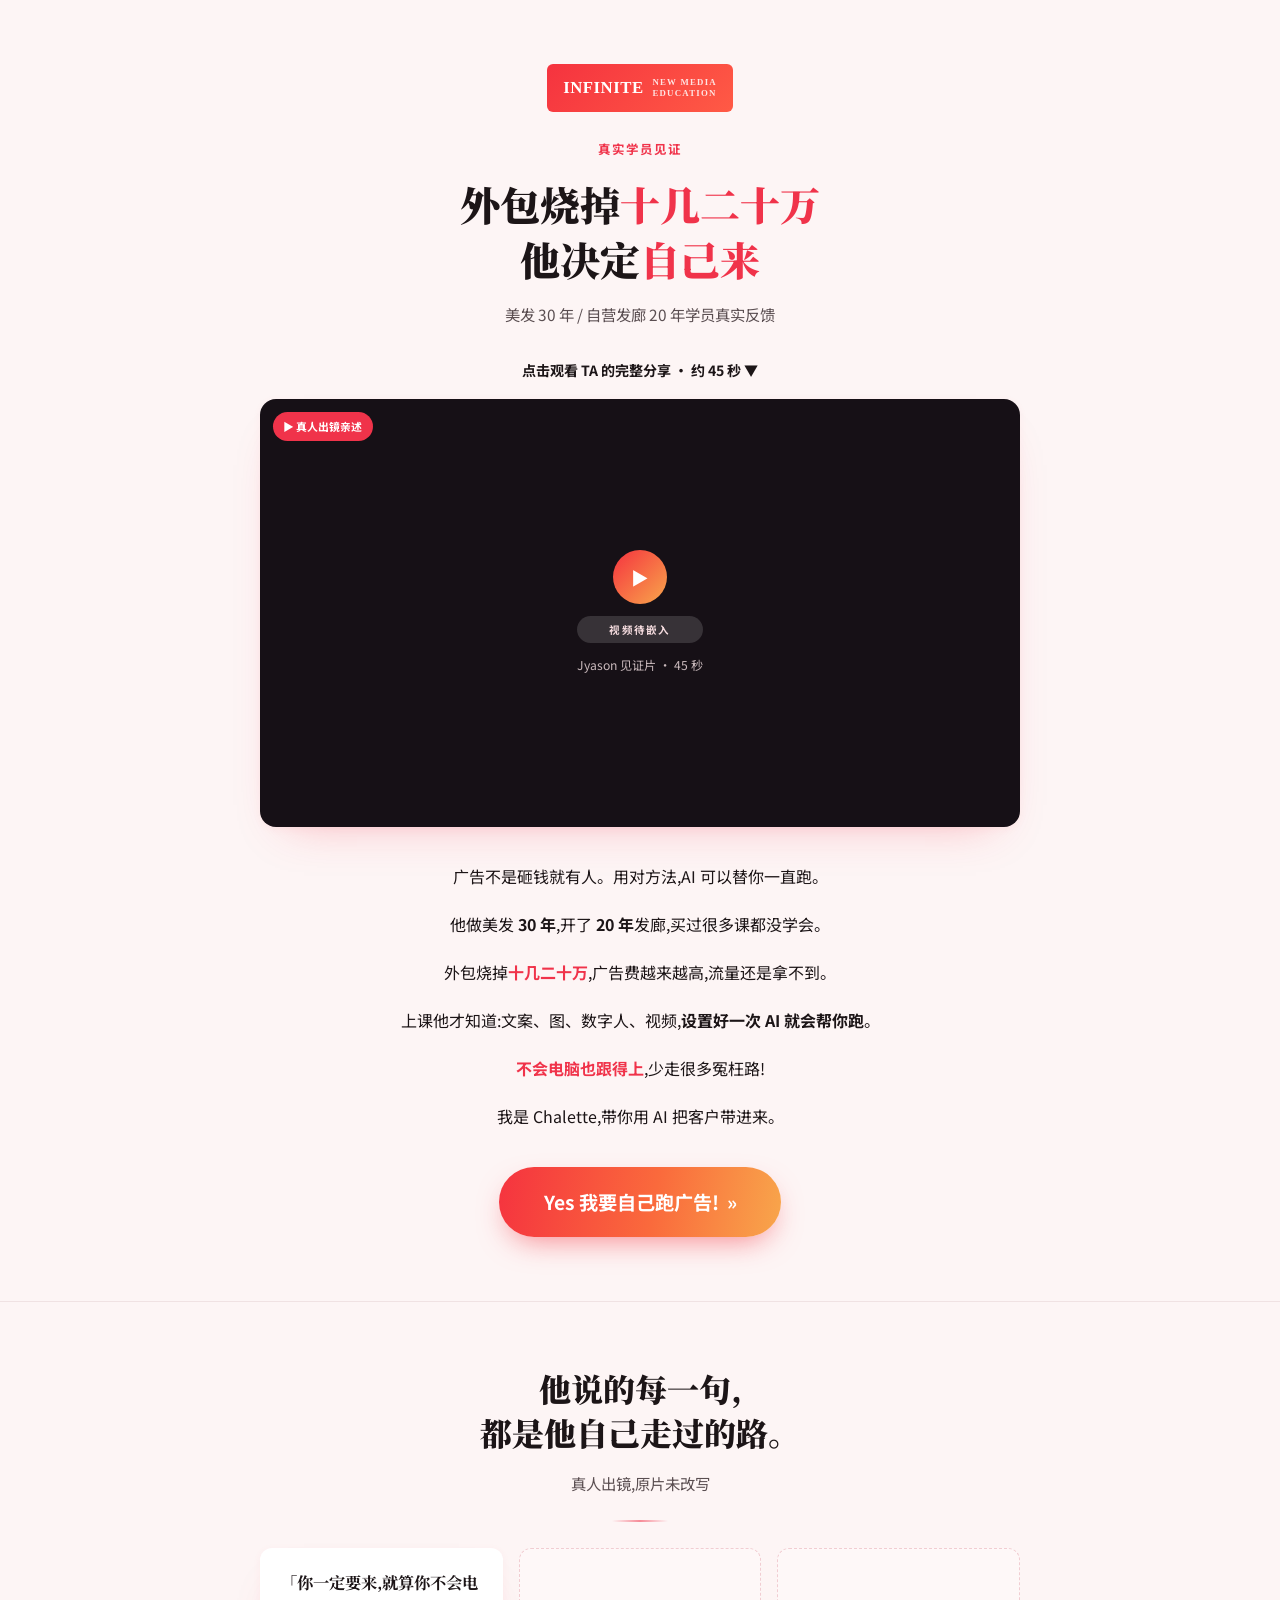
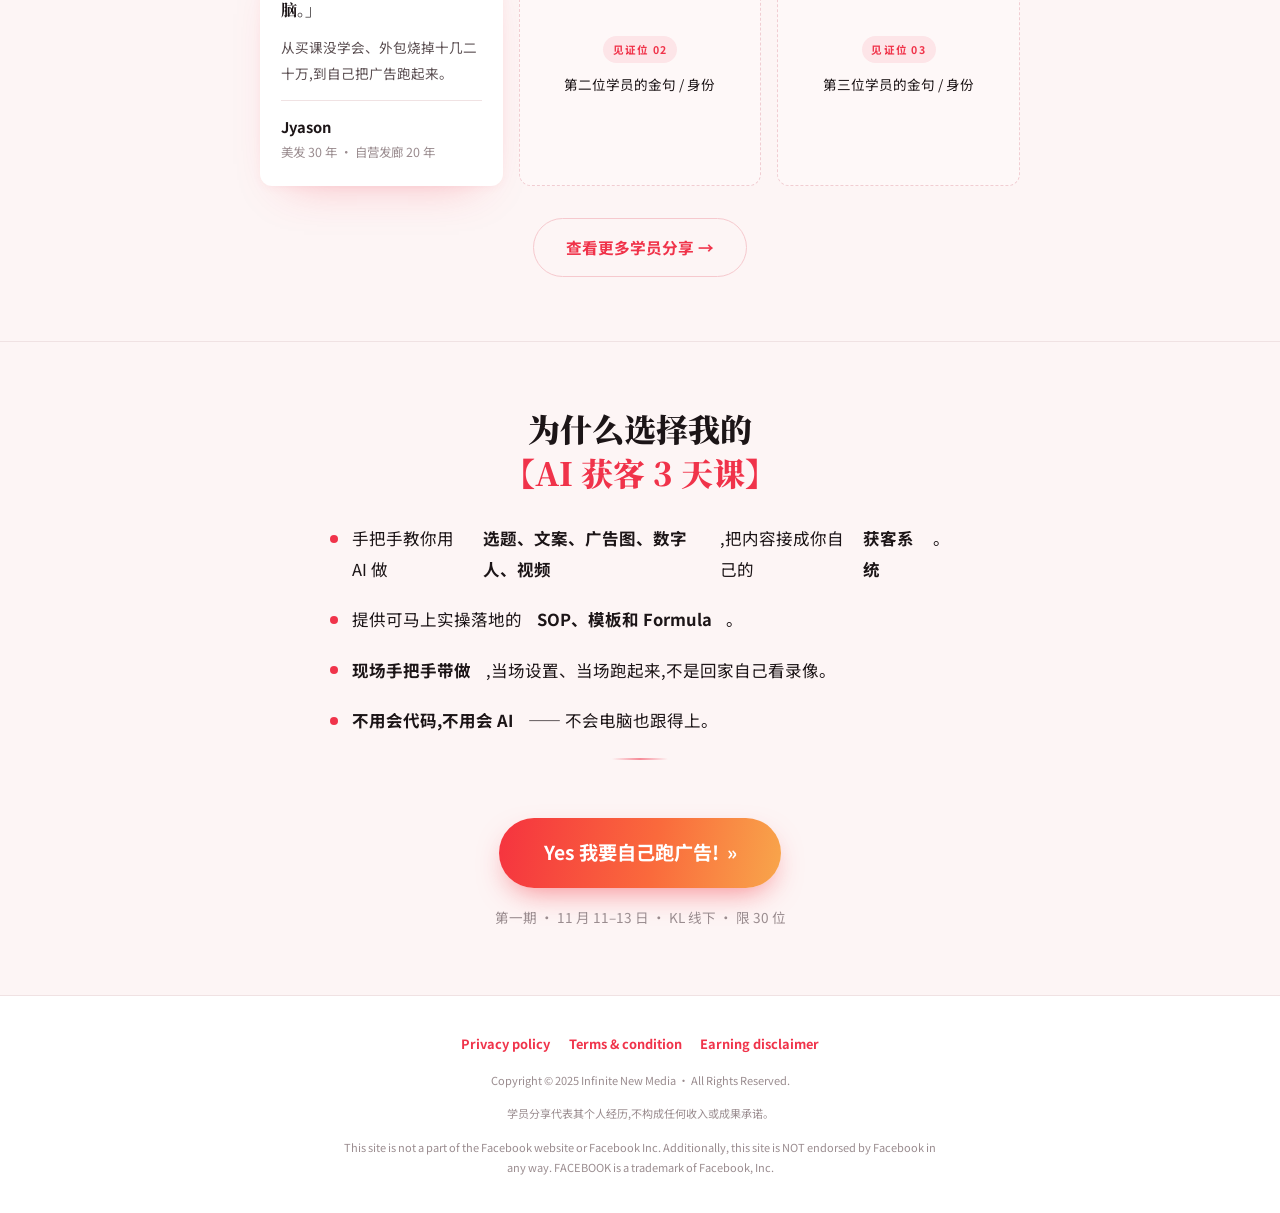
==== commit 86a3217a: "Cut landing page down to the reference page's shape The previous version ran nine sections deep; the" ====
--- a/docs/landing.html
+++ b/docs/landing.html
@@ -7,631 +7,203 @@
 <meta name="description" content="真实学员见证:外包烧掉十几二十万之后,一个开了 20 年发廊的老板决定自己来。">
 <link rel="preconnect" href="https://fonts.googleapis.com">
 <link rel="preconnect" href="https://fonts.gstatic.com" crossorigin>
-<link rel="stylesheet" href="https://fonts.googleapis.com/css2?family=IBM+Plex+Mono:wght@400;500&family=Noto+Sans+SC:wght@400;500;700&family=Noto+Serif+SC:wght@700;900&family=Playfair+Display:ital,wght@0,600;0,700;1,600&display=swap">
+<link rel="stylesheet" href="https://fonts.googleapis.com/css2?family=Noto+Sans+SC:wght@400;500;700&family=Noto+Serif+SC:wght@700;900&display=swap">
 <style>
-/* =========================================================
-   Chalette 品牌设计系统 — 深酒红 / 古铜金 / 奶油底
-   单一视觉,不跟随系统深浅色(与 ai.chaletteku.com 保持一致)
-   ========================================================= */
 :root{
-  --wine:#5A1A2B;
-  --wine-deep:#2E0C17;
-  --wine-black:#1C0710;
-  --gold:#B8963E;
-  --gold-lite:#E8CF92;
-  --gold-hi:#F3E0AE;
-  --cream:#FAF0E4;
-  --cream-2:#FDF8F0;
+  --bg:#FDF5F5;
   --paper:#FFFFFF;
-  --ink:#2B1418;
-  --ink-2:#5C4247;
-  --ink-3:#8A7076;
-  --rouge:#A32638;
-  --line:#E8D9C4;
-  --line-gold:rgba(184,150,62,.34);
-  --shadow-sm:0 1px 2px rgba(46,12,23,.06), 0 10px 24px -16px rgba(46,12,23,.4);
-  --shadow-md:0 2px 6px rgba(46,12,23,.08), 0 26px 50px -30px rgba(46,12,23,.55);
-  --grad-gold:linear-gradient(150deg,#F3E0AE 0%,#D9B65F 38%,#B8963E 100%);
-  --max:900px;
-}
-
+  --ink:#1C1517;
+  --ink-2:#5A4E51;
+  --ink-3:#9A8C8F;
+  --red:#F0334A;
+  --red-2:#F5333F;
+  --orange:#F8A64B;
+  --line:#F0E2E3;
+  --shadow:0 2px 8px rgba(240,51,74,.05), 0 22px 45px -28px rgba(240,51,74,.35);
+  --max:760px;
+}
 *{box-sizing:border-box}
 html{-webkit-text-size-adjust:100%;scroll-behavior:smooth}
 body{
-  margin:0;
-  background:var(--cream);
-  color:var(--ink);
+  margin:0;background:var(--bg);color:var(--ink);
   font-family:"Noto Sans SC",system-ui,-apple-system,"PingFang SC","Microsoft YaHei",sans-serif;
-  font-size:clamp(15px,.5vw + 13.6px,16.5px);
-  line-height:1.85;
-  -webkit-font-smoothing:antialiased;
-}
-h1,h2,h3{margin:0;font-family:"Noto Serif SC",Georgia,"Songti SC",serif;font-weight:900;text-wrap:balance;line-height:1.32}
-h1{font-size:clamp(1.85rem,5vw,3.05rem);line-height:1.24}
-h2{font-size:clamp(1.45rem,3.4vw,2.3rem)}
-h3{font-size:clamp(1.02rem,1.5vw,1.2rem);font-weight:700}
+  font-size:clamp(15px,.5vw + 13.7px,16.5px);line-height:1.9;
+  -webkit-font-smoothing:antialiased;text-align:center;
+}
+h1,h2{margin:0;font-family:"Noto Serif SC",Georgia,"Songti SC",serif;font-weight:900;text-wrap:balance;line-height:1.38}
+h1{font-size:clamp(1.62rem,4.6vw,2.5rem)}
+h2{font-size:clamp(1.35rem,3.6vw,2rem)}
 p{margin:0}
 a{color:inherit}
-img{max-width:100%;display:block}
-:focus-visible{outline:2px solid var(--gold);outline-offset:3px}
-
-.wrap{width:min(100% - 2.25rem, var(--max));margin-inline:auto}
-.narrow{width:min(100% - 2.25rem, 720px);margin-inline:auto}
-.band{padding-block:clamp(3rem,7vw,5.25rem);position:relative;overflow:hidden}
-.center{text-align:center}
-.stack{display:flex;flex-direction:column}
-.g2{gap:.5rem}.g3{gap:.85rem}.g5{gap:1.35rem}.g8{gap:2.1rem}
-
-.mono{font-family:"IBM Plex Mono",ui-monospace,SFMono-Regular,Menlo,monospace}
-.pf{font-family:"Playfair Display",Georgia,serif}
-.hl{color:var(--rouge)}
-.hl-gold{color:var(--gold)}
-.lead{font-size:clamp(1rem,1.15vw,1.1rem);color:var(--ink-2)}
+:focus-visible{outline:2px solid var(--red);outline-offset:3px}
+
+.wrap{width:min(100% - 2rem, var(--max));margin-inline:auto}
+.band{padding-block:clamp(2.5rem,6vw,4rem)}
+.hr{border:0;border-top:1px solid var(--line);margin:0}
+.rule{width:56px;height:2px;margin:1.4rem auto;background:linear-gradient(90deg,transparent,var(--red),transparent);opacity:.55}
+.hl{color:var(--red)}
+.dim{color:var(--ink-3)}
 .small{font-size:.85rem}
-.dim{color:var(--ink-3)}
-
-/* ---- eyebrow with rules: —— 文字 —— ---- */
-.eyebrow{
-  display:flex;align-items:center;justify-content:center;gap:.85rem;
-  font-family:"IBM Plex Mono",ui-monospace,monospace;
-  font-size:.74rem;letter-spacing:.22em;color:var(--gold);
-  text-transform:uppercase;
-}
-.eyebrow::before,.eyebrow::after{content:"";height:1px;width:2.1rem;background:currentColor;opacity:.65}
-.eyebrow.left{justify-content:flex-start}
-.eyebrow.left::before,.eyebrow.left::after{display:none}
-.eyebrow.bare::before,.eyebrow.bare::after{display:none}
-
-.rule{width:64px;height:2px;margin:0 auto;background:linear-gradient(90deg,transparent,var(--gold),transparent);opacity:.8}
-
-/* ---- CTA ---- */
-.cta-pill{
-  display:inline-flex;align-items:center;gap:.7rem;
-  padding:1.05rem 2.6rem;border-radius:999px;
-  background:var(--grad-gold);color:#3A1208;
-  font-weight:700;font-size:clamp(1rem,1.5vw,1.15rem);
-  text-decoration:none;border:1px solid rgba(255,255,255,.5);
-  box-shadow:0 10px 30px -10px rgba(184,150,62,.75), inset 0 1px 0 rgba(255,255,255,.6);
+
+.eyebrow{font-size:.78rem;font-weight:700;letter-spacing:.16em;color:var(--red)}
+.sub{margin-top:.9rem;color:var(--ink-2);font-size:clamp(.95rem,1.2vw,1.05rem)}
+
+.logo{
+  display:inline-flex;align-items:center;gap:.55rem;
+  font-family:Georgia,serif;font-weight:700;font-size:1.05rem;letter-spacing:.03em;
+  color:#fff;background:linear-gradient(135deg,var(--red-2),#FF5A45);
+  padding:.5rem 1rem;border-radius:6px;margin-bottom:1.6rem;
+}
+.logo i{font-style:normal;font-size:.55rem;letter-spacing:.14em;line-height:1.25;opacity:.85;text-align:left}
+
+.watch{margin-top:1.7rem;font-size:.88rem;font-weight:700;color:var(--ink)}
+
+/* 视频 16:9 —— 对标页同款 */
+.player{position:relative;margin:1rem auto 0;border-radius:16px;overflow:hidden;background:#161016;aspect-ratio:16/9;box-shadow:var(--shadow);display:grid;place-content:center;gap:.75rem;padding:1.25rem}
+.badge{position:absolute;top:.8rem;left:.8rem;background:var(--red);color:#fff;font-size:.68rem;font-weight:700;padding:.26rem .66rem;border-radius:999px}
+.play{width:54px;height:54px;border-radius:50%;margin:0 auto;background:linear-gradient(135deg,var(--red-2),var(--orange));color:#fff;display:grid;place-items:center;font-size:1.1rem}
+.player p{color:#C9B9BC;font-size:.76rem;line-height:1.7}
+.slot-tag{display:inline-block;font-size:.66rem;font-weight:700;letter-spacing:.12em;background:rgba(255,255,255,.14);color:#F3DADD;padding:.22rem .6rem;border-radius:999px}
+
+/* 正文:一句一段 */
+.voice{display:flex;flex-direction:column;gap:1.15rem;margin-top:2.2rem;font-size:clamp(1rem,1.2vw,1.1rem);line-height:1.85}
+.voice b{font-weight:700}
+
+/* CTA */
+.cta{
+  display:inline-flex;align-items:center;gap:.6rem;margin-top:2.2rem;
+  padding:1.05rem 2.8rem;border-radius:999px;text-decoration:none;
+  background:linear-gradient(100deg,var(--red-2) 0%,#FA6A3C 55%,var(--orange) 100%);
+  color:#fff;font-weight:700;font-size:clamp(1.02rem,1.6vw,1.2rem);
+  box-shadow:0 12px 30px -10px rgba(245,51,63,.6);
   transition:transform .18s ease, box-shadow .18s ease;
 }
-.cta-pill:hover{transform:translateY(-2px);box-shadow:0 16px 38px -12px rgba(184,150,62,.9), inset 0 1px 0 rgba(255,255,255,.6)}
+.cta:hover{transform:translateY(-2px);box-shadow:0 18px 40px -12px rgba(245,51,63,.75)}
 .cta-ghost{
-  display:inline-flex;align-items:center;gap:.6rem;
-  padding:.85rem 2rem;border-radius:999px;
-  border:1.5px solid var(--line-gold);color:var(--wine);
-  text-decoration:none;font-weight:700;font-size:.98rem;background:transparent;
+  display:inline-flex;align-items:center;gap:.5rem;margin-top:2rem;
+  padding:.85rem 2rem;border-radius:999px;text-decoration:none;
+  border:1.5px solid #F6C9CE;color:var(--red);font-weight:700;font-size:.98rem;
   transition:background-color .18s ease,border-color .18s ease;
 }
-.cta-ghost:hover{background:rgba(184,150,62,.1);border-color:var(--gold)}
-.cta-block{display:flex;justify-content:center;padding-top:.5rem}
-
-/* ---- 待填占位 ---- */
-.slot{border:1.5px dashed var(--line-gold);background:rgba(184,150,62,.07);border-radius:10px;color:var(--ink-3)}
-.slot-tag{
-  display:inline-block;font-family:"IBM Plex Mono",ui-monospace,monospace;
-  font-size:.66rem;letter-spacing:.14em;text-transform:uppercase;
-  background:var(--wine);color:var(--gold-lite);padding:.22rem .6rem;border-radius:999px;
-}
-
-/* ---- 时间码 chip ---- */
-.tc{
-  font-family:"IBM Plex Mono",ui-monospace,monospace;font-size:.72rem;
-  letter-spacing:.06em;color:var(--gold);font-variant-numeric:tabular-nums;
-}
-
-/* =================== HERO =================== */
-.hero{background:linear-gradient(180deg,var(--cream-2) 0%,var(--cream) 100%);padding-top:clamp(1.5rem,3vw,2.5rem)}
-.topbar{display:flex;align-items:center;justify-content:center;gap:1rem;flex-wrap:wrap;padding-bottom:clamp(1.5rem,4vw,2.75rem)}
-.logo{
-  font-family:"Playfair Display",Georgia,serif;font-weight:700;font-size:1.15rem;
-  letter-spacing:.02em;color:var(--wine);display:flex;align-items:center;gap:.6rem;
-}
-.logo span{
-  font-family:"IBM Plex Mono",monospace;font-size:.6rem;letter-spacing:.18em;
-  color:var(--ink-3);text-transform:uppercase;line-height:1.3;
-}
-.hero h1{margin-top:.9rem}
-.hero .sub{margin-top:1rem;color:var(--ink-2);font-size:clamp(.98rem,1.2vw,1.1rem)}
-.watch{margin-top:1.9rem;font-weight:700;font-size:.92rem;color:var(--wine)}
-.watch .tc{color:var(--rouge)}
-
-/* video frame */
-.player{
-  margin:1.15rem auto 0;max-width:340px;width:100%;
-  position:relative;border-radius:18px;padding:10px;
-  background:linear-gradient(160deg,rgba(184,150,62,.55),rgba(90,26,43,.65));
-  box-shadow:var(--shadow-md);
-}
-.player-inner{
-  position:relative;aspect-ratio:9/16;border-radius:12px;overflow:hidden;
-  background:radial-gradient(120% 90% at 50% 0%,#3A1020 0%,#1C0710 100%);
-  display:grid;place-content:center;gap:.9rem;text-align:center;padding:1.5rem;
-}
-.badge-live{
-  position:absolute;top:.85rem;left:.85rem;z-index:2;
-  background:var(--rouge);color:#fff;border-radius:999px;
-  font-size:.68rem;font-weight:700;padding:.28rem .7rem;letter-spacing:.04em;
-}
-.play{
-  width:62px;height:62px;border-radius:50%;margin:0 auto;
-  background:var(--grad-gold);color:#3A1208;display:grid;place-items:center;
-  font-size:1.25rem;box-shadow:0 8px 24px -6px rgba(184,150,62,.8);
-}
-.player-inner p{color:var(--gold-lite);font-size:.78rem;line-height:1.7}
-
-/* 品牌声音:一句一段 */
-.voice{display:flex;flex-direction:column;gap:.55rem;margin-top:2.6rem;font-size:clamp(1rem,1.25vw,1.12rem);line-height:1.95}
-.voice b{font-weight:700}
-.beat{color:var(--gold);font-weight:700;line-height:1;padding:.55rem 0;letter-spacing:.1em}
-
-/* =================== 卡片区 =================== */
-.cards{display:grid;gap:1.15rem;margin-top:2.4rem;text-align:left}
-@media (min-width:720px){.cards{grid-template-columns:1fr 1fr}}
-.card{background:var(--paper);border-radius:12px;overflow:hidden;box-shadow:var(--shadow-sm);display:flex;flex-direction:column}
-.card-hd{background:var(--wine);padding:.9rem 1.25rem;display:flex;align-items:center;gap:.75rem}
-.card-hd .tc{color:var(--gold-lite)}
-.card-hd h3{color:#FFF6E8;font-size:1.02rem}
-.card-bd{padding:1.15rem 1.25rem 1.35rem;display:flex;flex-direction:column;gap:.6rem}
-.card-bd q{font-family:"Noto Serif SC",Georgia,serif;font-weight:700;font-size:1.06rem;line-height:1.65;quotes:"「" "」";color:var(--wine)}
-.card-bd p{font-size:.93rem;color:var(--ink-2);line-height:1.8}
-
-/* 计数条 */
-.tally{display:grid;gap:1px;margin-top:2rem;background:var(--line-gold);border:1px solid var(--line-gold);border-radius:12px;overflow:hidden}
-@media (min-width:640px){.tally{grid-template-columns:repeat(3,1fr)}}
-.tally div{background:var(--cream-2);padding:1.25rem 1rem;text-align:center}
-.tally b{display:block;font-family:"Playfair Display",Georgia,serif;font-size:1.7rem;color:var(--wine);line-height:1.25;font-variant-numeric:tabular-nums}
-.tally span{font-size:.83rem;color:var(--ink-2)}
-
-/* =================== 酒红大区 =================== */
-.band-wine{
-  background:
-    radial-gradient(120% 80% at 50% 0%, rgba(140,40,64,.55) 0%, rgba(46,12,23,0) 62%),
-    linear-gradient(180deg,var(--wine-deep) 0%,var(--wine-black) 100%);
-  color:#F6EADD;
-}
-.band-wine h2,.band-wine h3{color:#FFF6E8}
-.band-wine .lead{color:#D9C4C9}
-.band-wine .rule{background:linear-gradient(90deg,transparent,var(--gold-lite),transparent)}
-.dots{position:absolute;inset:0;pointer-events:none;opacity:.5}
-
-.pull{
-  font-family:"Noto Serif SC",Georgia,serif;font-weight:900;
-  font-size:clamp(1.6rem,4.6vw,2.7rem);line-height:1.45;
-  color:#FFF6E8;quotes:"「" "」";margin:0;
-}
-.pull::before{content:open-quote;color:var(--gold)}
-.pull::after{content:close-quote;color:var(--gold)}
-.pull-cite{color:var(--gold-lite);font-size:.9rem;font-style:normal;letter-spacing:.02em}
-
-/* =================== 四件事 =================== */
-.tiles{display:grid;gap:1rem;margin-top:2.4rem;text-align:left}
-@media (min-width:560px){.tiles{grid-template-columns:1fr 1fr}}
-@media (min-width:920px){.tiles{grid-template-columns:repeat(4,1fr)}}
-.tile{
-  background:rgba(255,246,232,.055);border:1px solid var(--line-gold);
-  border-radius:12px;padding:1.25rem;display:flex;flex-direction:column;gap:.5rem;
-}
-.tile h3{font-size:1.05rem}
-.tile p{font-size:.88rem;color:#D2BCC2;line-height:1.75}
-
-.steps{display:flex;flex-direction:column;margin-top:2.4rem;text-align:left;border-left:1px solid var(--line-gold);padding-left:1.5rem;gap:1.4rem}
-.step{position:relative;display:flex;flex-direction:column;gap:.2rem}
-.step::before{
-  content:"";position:absolute;left:-1.87rem;top:.55rem;
-  width:9px;height:9px;border-radius:50%;background:var(--gold);
-  box-shadow:0 0 0 4px rgba(184,150,62,.2);
-}
-.step .lbl{font-family:"IBM Plex Mono",monospace;font-size:.68rem;letter-spacing:.2em;color:var(--gold);text-transform:uppercase}
-.step b{font-size:1.02rem;color:#FFF6E8}
-.step span{font-size:.92rem;color:#D2BCC2}
-
-/* =================== 对比 =================== */
-.compare{display:grid;gap:1.15rem;margin-top:2.4rem;text-align:left}
-@media (min-width:760px){.compare{grid-template-columns:1fr 1fr}}
-.col{background:var(--paper);border-radius:12px;padding:1.5rem;box-shadow:var(--shadow-sm);display:flex;flex-direction:column;gap:1rem}
-.col h3{color:var(--wine)}
-.col ul{margin:0;padding:0;list-style:none;display:flex;flex-direction:column;gap:.75rem}
-.col li{display:flex;gap:.7rem;font-size:.94rem;color:var(--ink-2);line-height:1.75}
-.col li::before{flex:none;font-family:"IBM Plex Mono",monospace;font-weight:500;line-height:1.75}
-.col.no li::before{content:"×";color:var(--rouge)}
-.col.yes li::before{content:"✓";color:var(--gold)}
-.col .foot{border-top:1px dashed var(--line);padding-top:.8rem;font-size:.78rem;color:var(--ink-3)}
-
-/* =================== 逐句 =================== */
-.tabs{display:inline-flex;border:1px solid var(--line-gold);border-radius:999px;overflow:hidden;background:var(--paper)}
-.tabs button{
-  appearance:none;border:0;background:transparent;color:var(--ink-2);cursor:pointer;
-  font-family:"IBM Plex Mono",monospace;font-size:.78rem;padding:.5rem 1.15rem;
-}
-.tabs button[aria-selected="true"]{background:var(--wine);color:var(--gold-lite)}
-.script{margin-top:1.9rem;text-align:left;background:var(--paper);border-radius:12px;padding:.4rem 1.35rem;box-shadow:var(--shadow-sm)}
-.line{display:grid;grid-template-columns:3.9rem 1fr;gap:1rem;padding:.8rem 0;border-top:1px solid var(--line)}
-.line:first-child{border-top:0}
-.line .zh{font-size:1rem;line-height:1.8}
-.line .en{font-family:"IBM Plex Mono",monospace;font-size:.87rem;color:var(--ink-2);line-height:1.75}
-.script[data-lang="zh"] .en{display:none}
-.script[data-lang="en"] .zh{display:none}
-.line.key .zh{font-family:"Noto Serif SC",Georgia,serif;font-weight:700;color:var(--wine)}
-.line .tc{padding-top:.28rem}
-
-/* =================== 见证卡 =================== */
-.reviews{display:grid;gap:1.15rem;margin-top:2.4rem;text-align:left}
-@media (min-width:720px){.reviews{grid-template-columns:repeat(3,1fr)}}
-.review{background:var(--paper);border-radius:12px;padding:1.4rem;box-shadow:var(--shadow-sm);display:flex;flex-direction:column;gap:.85rem}
-.review q{font-family:"Noto Serif SC",Georgia,serif;font-weight:700;font-size:1.04rem;line-height:1.65;color:var(--wine);quotes:"「" "」"}
-.review .who{margin-top:auto;padding-top:.85rem;border-top:1px solid var(--line);display:flex;flex-direction:column}
-.review .who b{font-size:.94rem}
-.review .who span{font-size:.79rem;color:var(--ink-3)}
-.review.empty{align-items:center;justify-content:center;text-align:center;gap:.6rem;min-height:190px;box-shadow:none}
-
-/* =================== 讲师 =================== */
-.tutor{display:grid;gap:2rem;text-align:left}
-@media (min-width:860px){.tutor{grid-template-columns:1.15fr .85fr;align-items:center}}
-.tutor-name{font-family:"Playfair Display",Georgia,serif;font-weight:700;font-size:clamp(2.2rem,5vw,3rem);color:var(--gold-lite);line-height:1.1}
-.tutor-role{color:#D2BCC2;font-size:.92rem;margin-top:.3rem}
-.tutor blockquote{
-  margin:1.4rem 0 0;padding-left:1.15rem;border-left:2px solid var(--gold);
-  font-family:"Noto Serif SC",Georgia,serif;font-weight:700;font-size:1.1rem;
-  line-height:1.75;color:#FFF6E8;
-}
-.tutor p{color:#D2BCC2;font-size:.95rem;margin-top:1.1rem}
-.stats{display:grid;gap:1px;background:var(--line-gold);border:1px solid var(--line-gold);border-radius:12px;overflow:hidden;margin-top:1.9rem}
-@media (min-width:560px){.stats{grid-template-columns:repeat(4,1fr)}}
-.stats div{background:rgba(255,246,232,.05);padding:1.1rem .75rem;text-align:center}
-.stats b{display:block;font-family:"Playfair Display",Georgia,serif;font-size:1.45rem;color:var(--gold-lite)}
-.stats span{font-size:.76rem;color:#C4AEB4}
-.portrait{border-radius:14px;overflow:hidden;aspect-ratio:4/5;background:rgba(255,246,232,.05);border:1px dashed var(--line-gold);display:grid;place-content:center;gap:.55rem;text-align:center;padding:1.25rem}
-
-/* =================== 报名 =================== */
-.enroll{background:var(--paper);border-radius:16px;box-shadow:var(--shadow-md);overflow:hidden;margin-top:2.4rem;text-align:left}
-.enroll-hd{background:var(--wine);color:#FFF6E8;padding:1.4rem 1.6rem}
-.enroll-hd .k{font-family:"IBM Plex Mono",monospace;font-size:.7rem;letter-spacing:.2em;color:var(--gold-lite);text-transform:uppercase}
-.enroll-hd h3{font-size:clamp(1.15rem,2vw,1.4rem);margin-top:.35rem}
-.facts{display:grid;gap:1px;background:var(--line)}
-@media (min-width:640px){.facts{grid-template-columns:repeat(4,1fr)}}
-.facts div{background:var(--cream-2);padding:1.05rem 1.15rem}
-.facts dt{font-family:"IBM Plex Mono",monospace;font-size:.66rem;letter-spacing:.14em;color:var(--ink-3);text-transform:uppercase}
-.facts dd{margin:.25rem 0 0;font-weight:700;font-size:.98rem}
-.price{padding:1.5rem 1.6rem;display:flex;flex-wrap:wrap;gap:1.5rem;align-items:baseline;border-bottom:1px solid var(--line)}
-.price .now{font-family:"Playfair Display",Georgia,serif;font-size:2.1rem;color:var(--wine);line-height:1}
-.price .unit{font-size:.85rem;color:var(--ink-2)}
-.price .was{font-size:.9rem;color:var(--ink-3);text-decoration:line-through}
-.enroll-bd{padding:1.5rem 1.6rem;display:flex;flex-direction:column;gap:1.1rem}
-
-/* =================== FOOTER =================== */
-footer{background:var(--cream-2);padding-block:2.75rem;border-top:1px solid var(--line);text-align:center}
-footer .links{display:flex;flex-wrap:wrap;gap:1.25rem;justify-content:center;font-size:.82rem;font-weight:700;color:var(--rouge)}
+.cta-ghost:hover{background:#FEF0F1;border-color:var(--red)}
+
+/* 好评卡 */
+.reviews{display:grid;gap:1rem;margin-top:1.6rem;text-align:left}
+@media (min-width:680px){.reviews{grid-template-columns:repeat(3,1fr)}}
+.review{background:var(--paper);border-radius:12px;padding:1.3rem;box-shadow:var(--shadow);display:flex;flex-direction:column;gap:.8rem}
+.review q{font-family:"Noto Serif SC",Georgia,serif;font-weight:700;font-size:1.02rem;line-height:1.65;quotes:"「" "」"}
+.review .who{margin-top:auto;padding-top:.8rem;border-top:1px solid var(--line);display:flex;flex-direction:column}
+.review .who b{font-size:.92rem}
+.review .who span{font-size:.78rem;color:var(--ink-3)}
+.review.empty{border:1.5px dashed #F1CDD2;box-shadow:none;background:#FEF8F8;align-items:center;justify-content:center;text-align:center;min-height:170px;gap:.55rem}
+.review.empty .slot-tag{background:#FDE5E8;color:var(--red)}
+
+/* 为什么选 */
+.why{margin:1.8rem auto 0;text-align:left;display:flex;flex-direction:column;gap:1.25rem;max-width:620px}
+.why li{list-style:none;display:flex;gap:.9rem;line-height:1.85}
+.why li::before{content:"";flex:none;width:8px;height:8px;border-radius:50%;background:var(--red);margin-top:.72rem}
+.why ul{margin:0;padding:0;display:flex;flex-direction:column;gap:1.25rem}
+
+footer{background:var(--paper);padding-block:2.25rem;border-top:1px solid var(--line)}
+footer .links{display:flex;flex-wrap:wrap;gap:1.15rem;justify-content:center;font-size:.8rem;font-weight:700;color:var(--red)}
 footer .links a{text-decoration:none}
 footer .links a:hover{text-decoration:underline}
-footer .fine{max-width:660px;margin:1.1rem auto 0;font-size:.7rem;line-height:1.75;color:var(--ink-3)}
-
-/* =================== 动效 =================== */
-.rise{opacity:0;transform:translateY(16px);transition:opacity .65s ease,transform .65s ease}
+footer .fine{max-width:600px;margin:.9rem auto 0;font-size:.69rem;line-height:1.75;color:var(--ink-3)}
+
+.rise{opacity:0;transform:translateY(14px);transition:opacity .6s ease,transform .6s ease}
 .rise.in{opacity:1;transform:none}
 @media (prefers-reduced-motion: reduce){
   html{scroll-behavior:auto}
   .rise{opacity:1;transform:none;transition:none}
-  .cta-pill{transition:none}
+  .cta{transition:none}
 }
 </style>
 </head>
 <body>
 
-<!-- ============ HERO ============ -->
-<section class="band hero">
-  <div class="wrap center">
-
-    <div class="topbar">
-      <!-- LOGO 待换成 INFINITE 官方图档 -->
-      <div class="logo">INFINITE<span>NEW MEDIA<br>EDUCATION</span></div>
-    </div>
-
-    <p class="eyebrow">真实学员见证</p>
-
-    <h1>外包烧掉<span class="hl">十几二十万</span>之后<br>他决定<span class="hl">自己来</span></h1>
-
-    <p class="sub">美发 30 年 · 自营发廊 20 年 —— Jyason 的真实反馈</p>
-
-    <p class="watch">点击观看 TA 的完整分享 · <span class="tc">约 45 秒</span> ▼</p>
-
-    <!-- 视频位:整段换成 <iframe> 或 <video> 即可 -->
-    <div class="player">
-      <div class="player-inner">
-        <span class="badge-live">▶ 真人出镜亲述</span>
-        <span class="play" aria-hidden="true">▶</span>
-        <span class="slot-tag">视频待嵌入</span>
-        <p>Jyason 见证片 · 45 秒 · 竖版 9:16</p>
-      </div>
-    </div>
-
-    <div class="voice narrow">
-      <p>他不是不努力。</p>
-      <p>他买过很多课,<b>一堂都没学会</b>。</p>
-      <p class="beat">.</p>
-      <p>后来他把广告交给外包 agent,前后至少花了<b class="hl">十几二十万</b>。</p>
-      <p>广告费越来越高,他要的流量还是拿不到。</p>
-      <p class="beat">.</p>
-      <p>那不是能力问题,<b>是没有系统</b>。</p>
-      <p>上课那天他才知道:<b class="hl">广告可以自动化</b>。</p>
-      <p>文案、图、数字人、视频——设置好一次,AI 就知道你要什么。</p>
-      <p class="beat">.</p>
-      <p><b>「所以真的很值得。你一定要来,就算你不会电脑。」</b></p>
-    </div>
-
-    <div class="cta-block" style="margin-top:2.4rem">
-      <!-- CTA 链接待填:GHL Funnel (app.infinitesales.ai) -->
-      <a class="cta-pill" href="#enroll">YES! 我也要自己跑广告 &nbsp;»</a>
-    </div>
-
-  </div>
+<!-- ============ 1 · HERO ============ -->
+<section class="band wrap">
+
+  <!-- LOGO 待换成 INFINITE 官方图档 -->
+  <div class="logo">INFINITE<i>NEW MEDIA<br>EDUCATION</i></div>
+
+  <p class="eyebrow">真实学员见证</p>
+
+  <h1 style="margin-top:.9rem">外包烧掉<span class="hl">十几二十万</span><br>他决定<span class="hl">自己来</span></h1>
+
+  <p class="sub">美发 30 年 / 自营发廊 20 年学员真实反馈</p>
+
+  <p class="watch">点击观看 TA 的完整分享 · 约 45 秒 ▼</p>
+
+  <!-- 视频位:整段换成 <iframe> 或 <video> -->
+  <div class="player">
+    <span class="badge">▶ 真人出镜亲述</span>
+    <span class="play" aria-hidden="true">▶</span>
+    <span class="slot-tag">视频待嵌入</span>
+    <p>Jyason 见证片 · 45 秒</p>
+  </div>
+
+  <div class="voice">
+    <p>广告不是砸钱就有人。用对方法,AI 可以替你一直跑。</p>
+    <p>他做美发 <b>30 年</b>,开了 <b>20 年</b>发廊,买过很多课都没学会。</p>
+    <p>外包烧掉<b class="hl">十几二十万</b>,广告费越来越高,流量还是拿不到。</p>
+    <p>上课他才知道:文案、图、数字人、视频,<b>设置好一次 AI 就会帮你跑</b>。</p>
+    <p><b class="hl">不会电脑也跟得上</b>,少走很多冤枉路!</p>
+    <p>我是 Chalette,带你用 AI 把客户带进来。</p>
+  </div>
+
+  <!-- CTA 链接待填:GHL Funnel -->
+  <a class="cta" href="#why">Yes 我要自己跑广告! &nbsp;»</a>
 </section>
 
-<!-- ============ 上课前 ============ -->
-<section class="band">
-  <div class="wrap center">
-    <p class="eyebrow">上课之前</p>
-    <h2 style="margin-top:1rem">他卡在这四件事上</h2>
-    <p class="lead" style="margin-top:.9rem">每一句都是他自己说的,<span class="tc">时间码</span>对应原片。</p>
-
-    <div class="cards rise">
-      <div class="card">
-        <div class="card-hd"><span class="tc">0:08</span><h3>课买了一堆</h3></div>
-        <div class="card-bd">
-          <q>我以前买过很多课,但都没学会</q>
-          <p>不是买得不够多,是买完之后没有人带着走完。</p>
-        </div>
-      </div>
-      <div class="card">
-        <div class="card-hd"><span class="tc">0:10</span><h3>一打开就劝退</h3></div>
-        <div class="card-bd">
-          <q>因为我觉得太难了</q>
-          <p>不是学不会,是每次一开始就被术语挡在门外。</p>
-        </div>
-      </div>
-      <div class="card">
-        <div class="card-hd"><span class="tc">0:12 — 0:13</span><h3>钱给了外面</h3></div>
-        <div class="card-bd">
-          <q>然后我就靠外包 agent,至少花了十几二十万</q>
-          <p>钱付出去了,方法还留在别人手上,带不回自己店里。</p>
-        </div>
-      </div>
-      <div class="card">
-        <div class="card-hd"><span class="tc">0:14 — 0:16</span><h3>越投越没人</h3></div>
-        <div class="card-bd">
-          <q>广告费很高,但我要的流量拿不到,效果越来越差</q>
-          <p>预算年年涨,进店的人年年少。</p>
-        </div>
-      </div>
-    </div>
-
-    <div class="tally rise">
-      <div><b>30 年</b><span>做美发的经验,他不缺</span></div>
-      <div><b>十几二十万</b><span>付给外包的钱,收不回</span></div>
-      <div><b>0 个</b><span>留在自己手上的方法</span></div>
-    </div>
-  </div>
+<hr class="hr">
+
+<!-- ============ 2 · 学员好评 ============ -->
+<section class="band wrap">
+  <h2>他说的每一句,<br>都是他自己走过的路。</h2>
+  <p class="sub">真人出镜,原片未改写</p>
+  <div class="rule"></div>
+
+  <div class="reviews rise">
+    <div class="review">
+      <q>你一定要来,就算你不会电脑。</q>
+      <p class="small" style="color:var(--ink-2)">从买课没学会、外包烧掉十几二十万,到自己把广告跑起来。</p>
+      <div class="who"><b>Jyason</b><span>美发 30 年 · 自营发廊 20 年</span></div>
+    </div>
+    <div class="review empty">
+      <span class="slot-tag">见证位 02</span>
+      <p class="small">第二位学员的金句 / 身份</p>
+    </div>
+    <div class="review empty">
+      <span class="slot-tag">见证位 03</span>
+      <p class="small">第三位学员的金句 / 身份</p>
+    </div>
+  </div>
+
+  <!-- 链接待填 -->
+  <a class="cta-ghost" href="#">查看更多学员分享 →</a>
 </section>
 
-<!-- ============ 转折 ============ -->
-<section class="band band-wine">
-  <div class="wrap center stack g5">
-    <p class="eyebrow">0:17 · 转折点</p>
-    <blockquote class="pull">所以我觉得,不能再靠外人了</blockquote>
-    <cite class="pull-cite">— Jyason · 美发 30 年 · 自营发廊 20 年</cite>
-  </div>
-</section>
-
-<!-- ============ 学到什么 ============ -->
-<section class="band band-wine" style="padding-top:0">
-  <div class="wrap center">
-    <div class="rule" style="margin-bottom:clamp(2.5rem,6vw,4rem)"></div>
-    <p class="eyebrow">0:19 — 0:26 · 他在课上第一次知道</p>
-    <h2 style="margin-top:1rem">广告<span class="hl-gold">可以自动化</span></h2>
-    <p class="lead" style="margin-top:.9rem">他点名的是这四件事。<br>团队都有各自的方法,现场直接跟着做。</p>
-
-    <div class="tiles rise">
-      <div class="tile"><span class="tc">0:21</span><h3>生成文案</h3><p>把生意讲清楚一次,后面它自己写,不用再坐着想标题。</p></div>
-      <div class="tile"><span class="tc">0:21</span><h3>做广告图</h3><p>不会设计也能出图,一次出一批,直接拿去投。</p></div>
-      <div class="tile"><span class="tc">0:23</span><h3>数字人</h3><p>不用自己出镜、不用背稿,也能有一张脸在镜头前说话。</p></div>
-      <div class="tile"><span class="tc">0:23</span><h3>短视频</h3><p>文案、图、数字人接起来,变成能直接发的 video。</p></div>
-    </div>
-
-    <div class="steps narrow rise">
-      <div class="step">
-        <span class="lbl">Step 01</span>
-        <b>设置一次</b>
-        <span>你要什么、卖给谁,一次性讲清楚。</span>
-      </div>
-      <div class="step">
-        <span class="lbl">Step 02</span>
-        <b>AI 帮你跑</b>
-        <span>「它很聪明,知道你要什么,会帮你操作。」</span>
-      </div>
-      <div class="step">
-        <span class="lbl">Step 03</span>
-        <b>你只看结果</b>
-        <span>「可能做得比你还好。」<span class="tc">— 0:26</span></span>
-      </div>
-    </div>
-
-    <div class="slot narrow" style="padding:1.15rem;margin-top:2.2rem;text-align:left;display:flex;flex-direction:column;gap:.5rem">
-      <span class="slot-tag" style="align-self:flex-start">3 天课纲待接入</span>
-      <p class="small" style="color:#C4AEB4">Day 1 / Day 2 / Day 3 的实际课纲要不要放进这一页?放的话我直接从 CLAUDE.md 接过来。</p>
-    </div>
-  </div>
-</section>
-
-<!-- ============ 对比 ============ -->
-<section class="band">
-  <div class="wrap center">
-    <p class="eyebrow">0:32 — 0:43</p>
-    <h2 style="margin-top:1rem">「看 YouTube 好像免费,<br><span class="hl">但基本上学不会</span>」</h2>
-    <p class="lead" style="margin-top:.9rem">他给的理由很具体。</p>
-
-    <div class="compare rise">
-      <div class="col no">
-        <h3>自己看免费影片</h3>
-        <ul>
-          <li>看的时候都懂,回到店里不知道从哪一步开始</li>
-          <li>底层逻辑跟细节太多,零散的片段拼不起来</li>
-          <li>卡住了没人问,一卡就停在那里</li>
-          <li>「可能还没学完你就放弃了。」</li>
-        </ul>
-        <p class="foot mono">0:32 · 0:35 · 0:43</p>
-      </div>
-      <div class="col yes">
-        <h3>跟着团队走</h3>
-        <ul>
-          <li>顺序排好了,一步一步跟着做</li>
-          <li>「团队都有他们的方法。」</li>
-          <li>「我真心觉得这个团队很负责任。」</li>
-          <li>「现在我有信心了……不然我要走很多弯路。」</li>
-        </ul>
-        <p class="foot mono">0:25 · 0:31 · 0:40</p>
-      </div>
-    </div>
-
-    <div class="cta-block" style="margin-top:2.6rem">
-      <a class="cta-ghost" href="#script">看他完整说了什么 →</a>
-    </div>
-  </div>
-</section>
-
-<!-- ============ 逐句 ============ -->
-<section class="band" id="script" style="background:var(--cream-2)">
-  <div class="wrap center">
-    <p class="eyebrow">完整逐句 · 45 秒</p>
-    <h2 style="margin-top:1rem">他说的每一句,<br>一句没删</h2>
-
-    <div style="margin-top:1.6rem">
-      <div class="tabs" role="tablist" aria-label="字幕语言">
-        <button role="tab" id="tab-zh" aria-selected="true" aria-controls="script-body">中文</button>
-        <button role="tab" id="tab-en" aria-selected="false" aria-controls="script-body">English</button>
-      </div>
-    </div>
-
-    <div class="script narrow" id="script-body" data-lang="zh">
-      <div class="line"><span class="tc">0:06</span><div><p class="zh">我叫 Jyason,做美发 30 年,自己开发廊 20 年。</p><p class="en">My name is Jyason. I have 30 years of hairdressing experience and have operated my own salon for 20 years.</p></div></div>
-      <div class="line"><span class="tc">0:08</span><div><p class="zh">上课之前我最大的问题是——我以前买过很多课,但都没学会。</p><p class="en">Before taking the class, the biggest problem I encountered was that I bought many courses before but didn't learn.</p></div></div>
-      <div class="line"><span class="tc">0:10</span><div><p class="zh">因为我觉得太难了。</p><p class="en">Because I felt it was very difficult.</p></div></div>
-      <div class="line"><span class="tc">0:12</span><div><p class="zh">然后我就靠外包 agent。</p><p class="en">Then I relied on an outsource agent.</p></div></div>
-      <div class="line"><span class="tc">0:13</span><div><p class="zh">我至少花了十几二十万。</p><p class="en">I spent at least one to two hundred thousand.</p></div></div>
-      <div class="line"><span class="tc">0:14</span><div><p class="zh">广告费很高,但我要的流量拿不到。</p><p class="en">The advertising costs were very high, but I couldn't get the traffic I wanted.</p></div></div>
-      <div class="line"><span class="tc">0:16</span><div><p class="zh">效果越来越差。</p><p class="en">The results were getting worse and worse.</p></div></div>
-      <div class="line key"><span class="tc">0:17</span><div><p class="zh">所以我觉得,不能再靠外人了。</p><p class="en">So I felt I couldn't rely on outsiders anymore.</p></div></div>
-      <div class="line key"><span class="tc">0:19</span><div><p class="zh">上课的时候我才知道,广告可以自动化。</p><p class="en">During the course, I learned that advertising can be automated.</p></div></div>
-      <div class="line"><span class="tc">0:21</span><div><p class="zh">生成文案、做广告图……</p><p class="en">Copywriting generation, designing advertising images...</p></div></div>
-      <div class="line"><span class="tc">0:23</span><div><p class="zh">数字人、视频……</p><p class="en">Digital humans, videos...</p></div></div>
-      <div class="line"><span class="tc">0:25</span><div><p class="zh">团队都有他们的方法。</p><p class="en">The team will have their methods.</p></div></div>
-      <div class="line"><span class="tc">0:26</span><div><p class="zh">你设置好一次,AI 就很聪明,知道你要什么,会帮你跑,可能做得比你还好。</p><p class="en">Once you set it up once, the AI will be very smart and understand what you want. It will help you operate, and it might do even better than you.</p></div></div>
-      <div class="line"><span class="tc">0:31</span><div><p class="zh">我真心觉得这个团队很负责任。</p><p class="en">I sincerely feel that the team is very responsible.</p></div></div>
-      <div class="line"><span class="tc">0:32</span><div><p class="zh">说实话,看 YouTube 好像免费,但基本上学不会。</p><p class="en">To be honest, watching YouTube or something seems free, but basically, you can't learn it.</p></div></div>
-      <div class="line"><span class="tc">0:35</span><div><p class="zh">因为底层逻辑跟细节太多了,你抓不到。</p><p class="en">Because there are so many underlying logics and details that are impossible to grasp.</p></div></div>
-      <div class="line"><span class="tc">0:40</span><div><p class="zh">现在我有信心了。还好我来上了这个课,不然我要走很多弯路。</p><p class="en">Now I feel confident. I'm glad I came to this course. Otherwise, I would have taken many detours.</p></div></div>
-      <div class="line"><span class="tc">0:43</span><div><p class="zh">可能还没学完你就放弃了。</p><p class="en">You might give up before you even finish.</p></div></div>
-      <div class="line key"><span class="tc">0:45</span><div><p class="zh">所以真的很值得。你一定要来,就算你不会电脑。</p><p class="en">So it's very worth it. You must come, even if you don't know computers.</p></div></div>
-    </div>
-  </div>
-</section>
-
-<!-- ============ 更多见证 ============ -->
-<section class="band">
-  <div class="wrap center">
-    <p class="eyebrow">学员真实好评</p>
-    <h2 style="margin-top:1rem">不只他一个人这样说</h2>
-
-    <div class="reviews rise">
-      <div class="review">
-        <q>你一定要来,就算你不会电脑。</q>
-        <p class="small" style="color:var(--ink-2)">从「买课没学会 + 外包烧掉十几二十万」,到自己把广告跑起来。</p>
-        <div class="who"><b>Jyason</b><span>美发 30 年 · 自营发廊 20 年</span></div>
-      </div>
-      <div class="review empty">
-        <span class="slot-tag">见证位 02</span>
-        <p class="small">第二位学员的视频 / 金句 / 身份</p>
-      </div>
-      <div class="review empty">
-        <span class="slot-tag">见证位 03</span>
-        <p class="small">第三位学员的视频 / 金句 / 身份</p>
-      </div>
-    </div>
-
-    <div class="cta-block" style="margin-top:2.6rem">
-      <a class="cta-ghost" href="#">查看更多学员分享 →</a>
-    </div>
-  </div>
-</section>
-
-<!-- ============ 讲师 ============ -->
-<section class="band band-wine">
-  <div class="wrap">
-    <div class="tutor">
-      <div>
-        <p class="eyebrow left bare">—— 为什么听我说</p>
-        <p class="tutor-name">Chalette</p>
-        <p class="tutor-role">Infinite New Media Education · AI 内容获客实战</p>
-        <blockquote>我不是为了玩 AI 才搭这套系统。<br>我是因为每天都要靠内容获客,才把最耗时间的步骤,一段一段交给 AI。</blockquote>
-        <p>教学员做个人 IP、把内容变成获客系统——教的从来不是「做内容」,而是用内容拿到客户。</p>
-      </div>
-      <div class="portrait">
-        <span class="slot-tag">讲师照待放</span>
-        <p class="small" style="color:#C4AEB4">Chalette 形象照 · 4:5</p>
-      </div>
-    </div>
-
-    <div class="stats rise">
-      <div><b>5,000+</b><span>学员已验证落地</span></div>
-      <div><b>6 年</b><span>内容获客实战</span></div>
-      <div><b>300K+</b><span>全网粉丝</span></div>
-      <div><b>MY · SG · TW · HK</b><span>学员遍布各地</span></div>
-    </div>
-    <p class="small" style="color:#C4AEB4;margin-top:.9rem;text-align:center">以上为 Chalette 过往个人 IP 与带教业务的累积成绩。</p>
-  </div>
-</section>
-
-<!-- ============ 报名 ============ -->
-<section class="band" id="enroll">
-  <div class="wrap center">
-    <p class="eyebrow">0:45</p>
-    <h2 style="margin-top:1rem">「所以真的很值得。<br>你一定要来,<span class="hl">就算你不会电脑</span>。」</h2>
-
-    <div class="enroll">
-      <div class="enroll-hd">
-        <p class="k">第一期 · 首批学员</p>
-        <h3>AI 获客 3 天课</h3>
-      </div>
-
-      <dl class="facts">
-        <div><dt>日期</dt><dd>11 月 11 – 13 日</dd></div>
-        <div><dt>地点</dt><dd>KL 马来西亚</dd></div>
-        <div><dt>形式</dt><dd>全程线下</dd></div>
-        <div><dt>名额</dt><dd>限 30 位</dd></div>
-      </dl>
-
-      <div class="price">
-        <div>
-          <span class="now pf">RM5,800</span>
-          <span class="unit">/ 1 pax(+SST)</span>
-        </div>
-        <div>
-          <span class="now pf" style="font-size:1.6rem">RM9,800</span>
-          <span class="unit">/ 2 pax(+SST)</span>
-        </div>
-        <div class="unit">原价 <span class="was">RM13,200</span></div>
-      </div>
-
-      <div class="enroll-bd">
-        <p>这不是在买 3 天课,是买一套<b>你自己能跑</b>的系统。</p>
-        <p>不用会代码,不用会 AI。</p>
-        <p>Jyason 上课前也一样。</p>
-        <div class="cta-block" style="justify-content:flex-start;padding-top:.6rem">
-          <!-- CTA 链接待填:GHL Funnel (app.infinitesales.ai) -->
-          <a class="cta-pill" href="#">锁定第一期席位 →</a>
-        </div>
-        <p class="small dim">名额满即关闭报名。有问题可以直接回复【YES】,我们跟你对。</p>
-      </div>
-    </div>
-  </div>
+<hr class="hr">
+
+<!-- ============ 3 · 为什么选这堂课 ============ -->
+<section class="band wrap" id="why">
+  <h2>为什么选择我的<br><span class="hl">【AI 获客 3 天课】</span></h2>
+
+  <div class="why">
+    <ul>
+      <li>手把手教你用 AI 做<b>选题、文案、广告图、数字人、视频</b>,把内容接成你自己的<b>获客系统</b>。</li>
+      <li>提供可马上实操落地的 <b>SOP、模板和 Formula</b>。</li>
+      <li><b>现场手把手带做</b>,当场设置、当场跑起来,不是回家自己看录像。</li>
+      <li><b>不用会代码,不用会 AI</b> —— 不会电脑也跟得上。</li>
+    </ul>
+  </div>
+
+  <div class="rule"></div>
+
+  <!-- CTA 链接待填:GHL Funnel -->
+  <a class="cta" href="#">Yes 我要自己跑广告! &nbsp;»</a>
+  <p class="small dim" style="margin-top:1.1rem">第一期 · 11 月 11–13 日 · KL 线下 · 限 30 位</p>
 </section>
 
 <footer>
@@ -642,35 +214,22 @@
       <a href="#">Earning disclaimer</a>
     </div>
     <p class="fine">Copyright © 2025 Infinite New Media · All Rights Reserved.</p>
-    <p class="fine">本页内容摘自学员 Jyason 的见证视频,时间码对应原片,未改写原意。学员分享代表其个人经历,不构成任何收入或成果承诺。</p>
+    <p class="fine">学员分享代表其个人经历,不构成任何收入或成果承诺。</p>
     <p class="fine">This site is not a part of the Facebook website or Facebook Inc. Additionally, this site is NOT endorsed by Facebook in any way. FACEBOOK is a trademark of Facebook, Inc.</p>
   </div>
 </footer>
 
 <script>
 (function(){
-  var body = document.getElementById('script-body');
-  var zh = document.getElementById('tab-zh');
-  var en = document.getElementById('tab-en');
-  function pick(lang){
-    body.dataset.lang = lang;
-    zh.setAttribute('aria-selected', String(lang === 'zh'));
-    en.setAttribute('aria-selected', String(lang === 'en'));
-  }
-  zh.addEventListener('click', function(){ pick('zh'); });
-  en.addEventListener('click', function(){ pick('en'); });
-
   var risers = document.querySelectorAll('.rise');
   if (window.matchMedia('(prefers-reduced-motion: reduce)').matches || !('IntersectionObserver' in window)) {
-    risers.forEach(function(el){ el.classList.add('in'); });
+    risers.forEach(function(el){ el.classList.add('in') });
     return;
   }
-  var io = new IntersectionObserver(function(entries){
-    entries.forEach(function(e){
-      if (e.isIntersecting){ e.target.classList.add('in'); io.unobserve(e.target); }
-    });
-  }, { rootMargin: '0px 0px -8% 0px' });
-  risers.forEach(function(el){ io.observe(el); });
+  var io = new IntersectionObserver(function(es){
+    es.forEach(function(e){ if (e.isIntersecting){ e.target.classList.add('in'); io.unobserve(e.target) } })
+  }, { rootMargin:'0px 0px -8% 0px' });
+  risers.forEach(function(el){ io.observe(el) });
 })();
 </script>
 
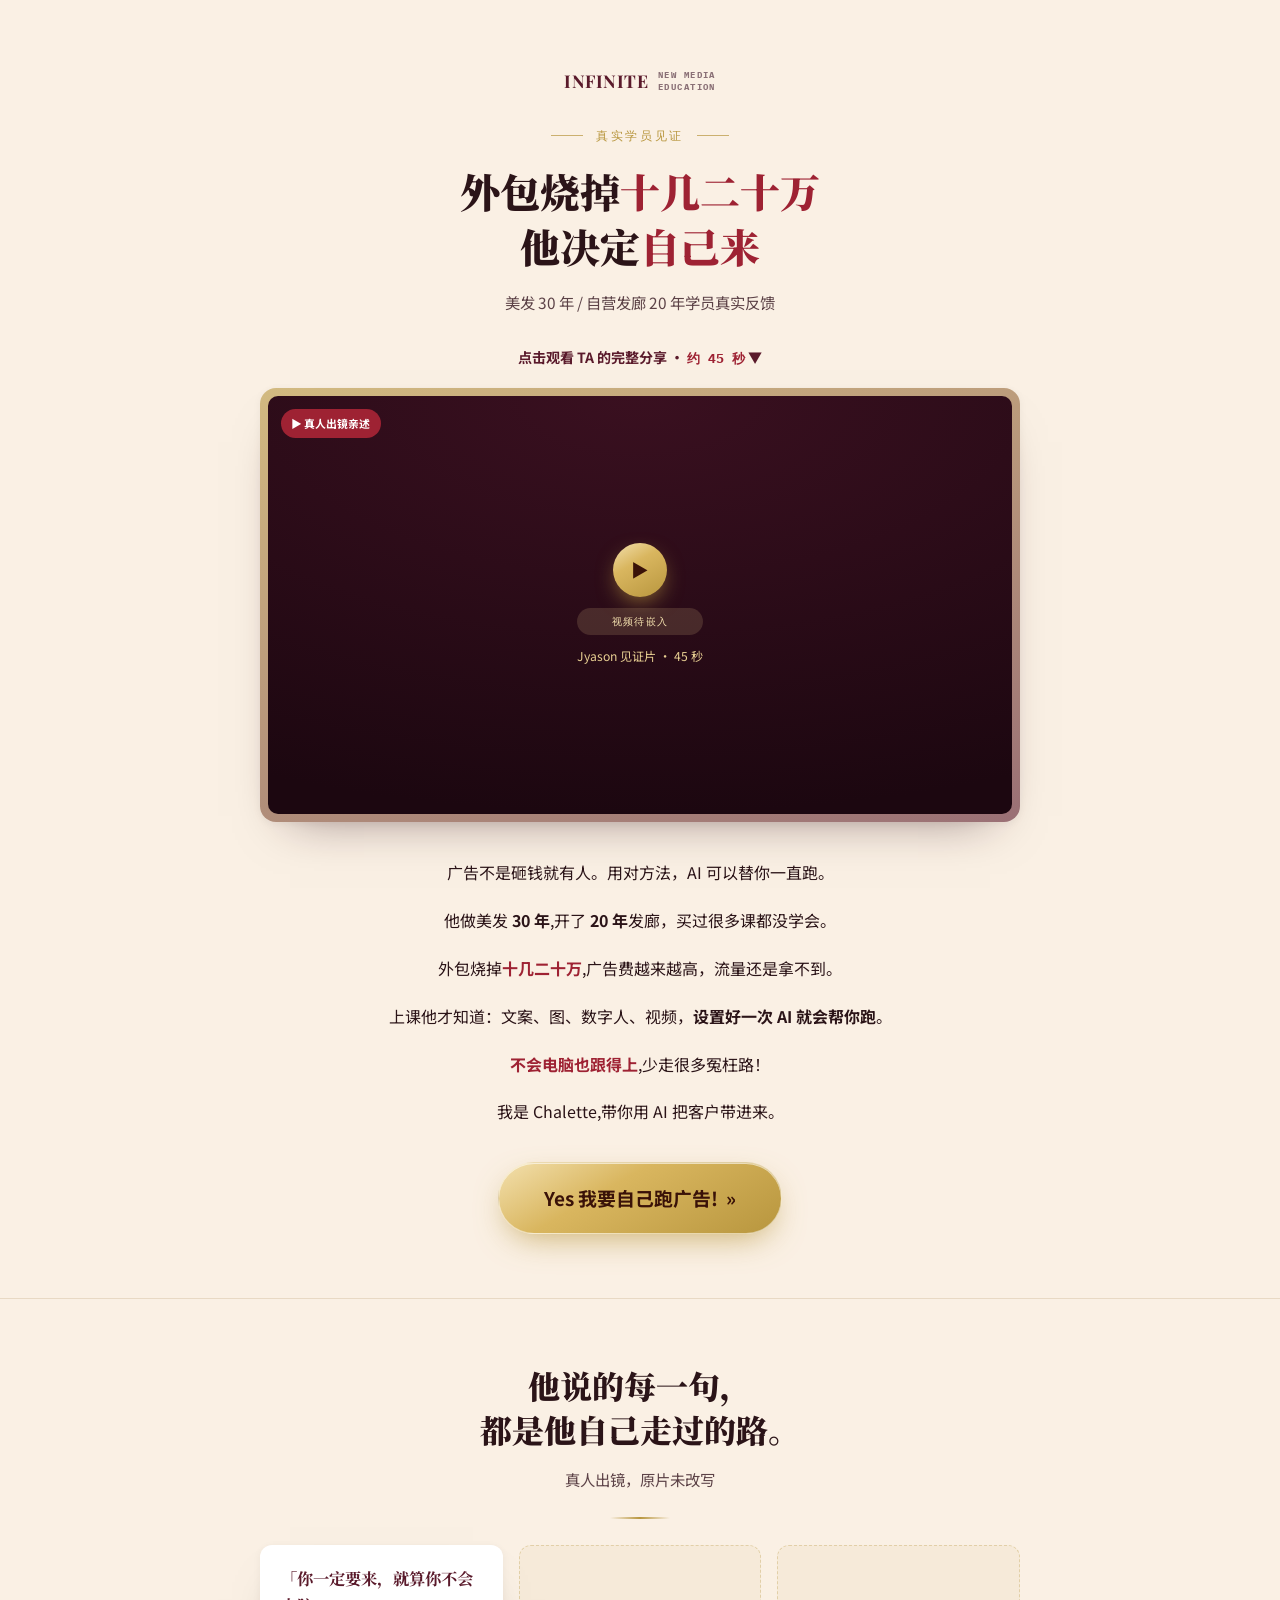
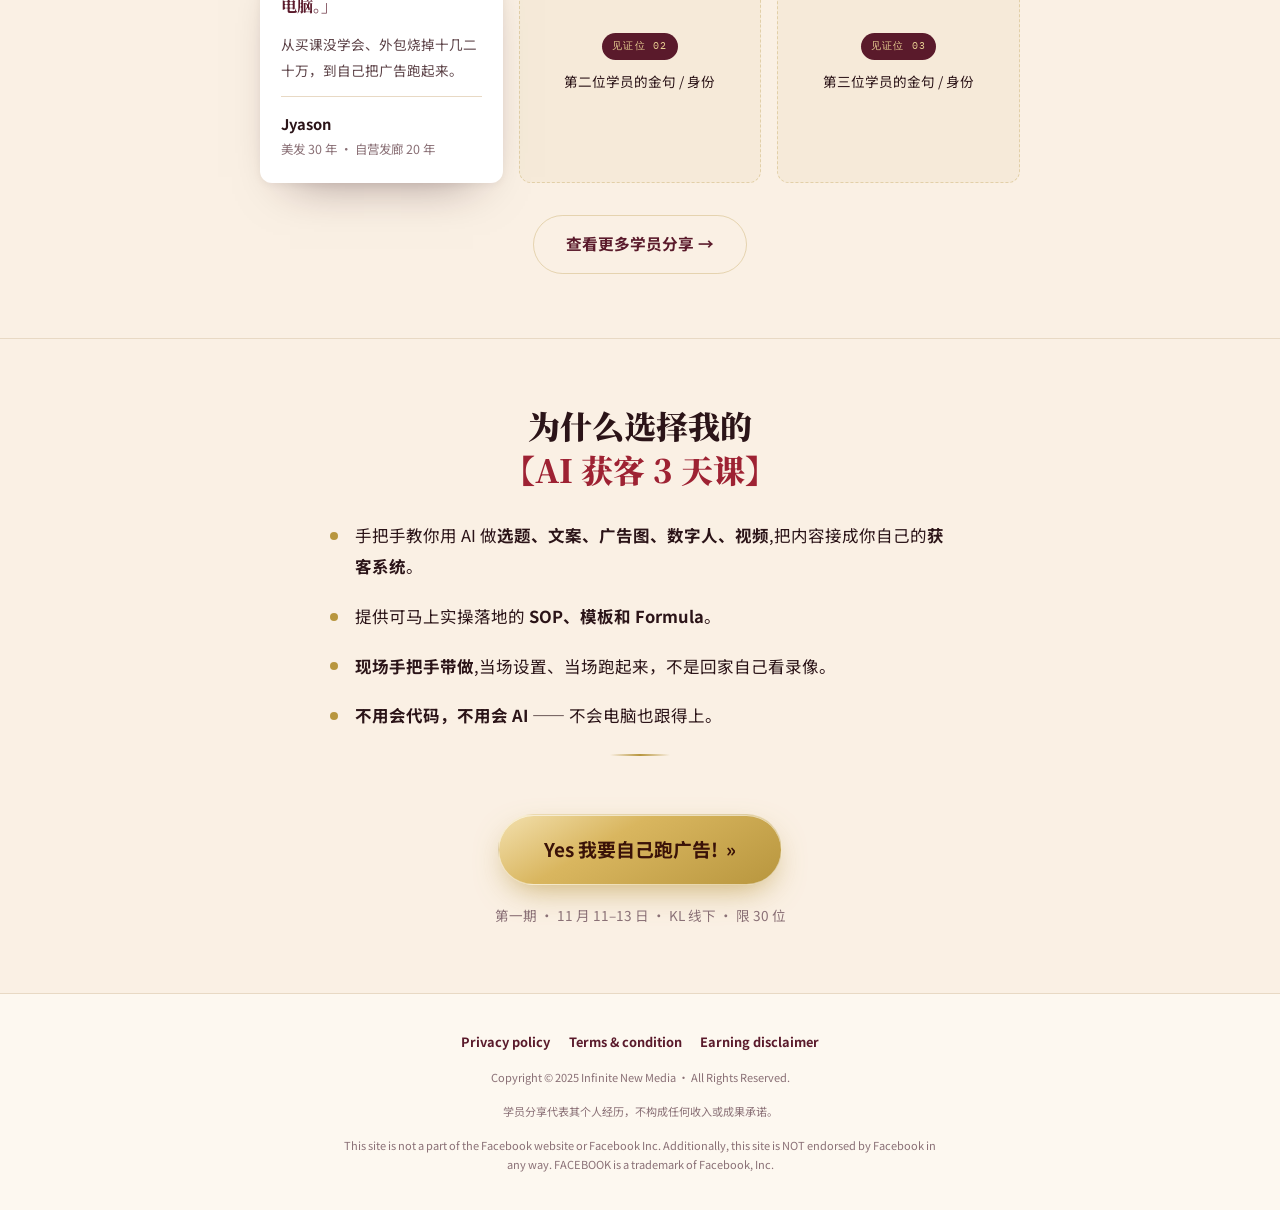
==== commit ca3f15e6: "Fix broken bullet layout and restore the wine-and-gold palette The "why this course" bullets set dis" ====
--- a/docs/landing.html
+++ b/docs/landing.html
@@ -4,28 +4,35 @@
 <meta charset="utf-8">
 <meta name="viewport" content="width=device-width, initial-scale=1">
 <title>Jyason 的 45 秒</title>
-<meta name="description" content="真实学员见证:外包烧掉十几二十万之后,一个开了 20 年发廊的老板决定自己来。">
+<meta name="description" content="真实学员见证：外包烧掉十几二十万之后，一个开了 20 年发廊的老板决定自己来。">
 <link rel="preconnect" href="https://fonts.googleapis.com">
 <link rel="preconnect" href="https://fonts.gstatic.com" crossorigin>
-<link rel="stylesheet" href="https://fonts.googleapis.com/css2?family=Noto+Sans+SC:wght@400;500;700&family=Noto+Serif+SC:wght@700;900&display=swap">
+<link rel="stylesheet" href="https://fonts.googleapis.com/css2?family=IBM+Plex+Mono:wght@400;500&family=Noto+Sans+SC:wght@400;500;700&family=Noto+Serif+SC:wght@700;900&family=Playfair+Display:wght@600;700&display=swap">
 <style>
+/* 结构 = students-review-page | 视觉 = Chalette 品牌设计系统(ai.chaletteku.com) */
 :root{
-  --bg:#FDF5F5;
+  --cream:#FAF0E4;
+  --cream-2:#FDF8F0;
   --paper:#FFFFFF;
-  --ink:#1C1517;
-  --ink-2:#5A4E51;
-  --ink-3:#9A8C8F;
-  --red:#F0334A;
-  --red-2:#F5333F;
-  --orange:#F8A64B;
-  --line:#F0E2E3;
-  --shadow:0 2px 8px rgba(240,51,74,.05), 0 22px 45px -28px rgba(240,51,74,.35);
+  --wine:#5A1A2B;
+  --wine-deep:#2E0C17;
+  --rouge:#9E2233;
+  --gold:#B8963E;
+  --gold-lite:#E8CF92;
+  --gold-hi:#F3E0AE;
+  --ink:#2B1418;
+  --ink-2:#5C4247;
+  --ink-3:#8A7076;
+  --line:#E8D9C4;
+  --line-gold:rgba(184,150,62,.32);
+  --shadow:0 2px 8px rgba(46,12,23,.05), 0 24px 48px -30px rgba(46,12,23,.5);
+  --grad-gold:linear-gradient(150deg,#F3E0AE 0%,#D9B65F 38%,#B8963E 100%);
   --max:760px;
 }
 *{box-sizing:border-box}
 html{-webkit-text-size-adjust:100%;scroll-behavior:smooth}
 body{
-  margin:0;background:var(--bg);color:var(--ink);
+  margin:0;background:var(--cream);color:var(--ink);
   font-family:"Noto Sans SC",system-ui,-apple-system,"PingFang SC","Microsoft YaHei",sans-serif;
   font-size:clamp(15px,.5vw + 13.7px,16.5px);line-height:1.9;
   -webkit-font-smoothing:antialiased;text-align:center;
@@ -35,79 +42,98 @@
 h2{font-size:clamp(1.35rem,3.6vw,2rem)}
 p{margin:0}
 a{color:inherit}
-:focus-visible{outline:2px solid var(--red);outline-offset:3px}
+:focus-visible{outline:2px solid var(--gold);outline-offset:3px}
 
 .wrap{width:min(100% - 2rem, var(--max));margin-inline:auto}
 .band{padding-block:clamp(2.5rem,6vw,4rem)}
 .hr{border:0;border-top:1px solid var(--line);margin:0}
-.rule{width:56px;height:2px;margin:1.4rem auto;background:linear-gradient(90deg,transparent,var(--red),transparent);opacity:.55}
-.hl{color:var(--red)}
+.rule{width:60px;height:2px;margin:1.4rem auto;background:linear-gradient(90deg,transparent,var(--gold),transparent)}
+.hl{color:var(--rouge)}
 .dim{color:var(--ink-3)}
 .small{font-size:.85rem}
 
-.eyebrow{font-size:.78rem;font-weight:700;letter-spacing:.16em;color:var(--red)}
+/* 眉标 —— 文字 ——(ai.chaletteku.com 同款) */
+.eyebrow{
+  display:flex;align-items:center;justify-content:center;gap:.8rem;
+  font-family:"IBM Plex Mono",ui-monospace,monospace;
+  font-size:.73rem;letter-spacing:.22em;color:var(--gold);
+}
+.eyebrow::before,.eyebrow::after{content:"";height:1px;width:2rem;background:currentColor;opacity:.7}
 .sub{margin-top:.9rem;color:var(--ink-2);font-size:clamp(.95rem,1.2vw,1.05rem)}
 
 .logo{
-  display:inline-flex;align-items:center;gap:.55rem;
-  font-family:Georgia,serif;font-weight:700;font-size:1.05rem;letter-spacing:.03em;
-  color:#fff;background:linear-gradient(135deg,var(--red-2),#FF5A45);
-  padding:.5rem 1rem;border-radius:6px;margin-bottom:1.6rem;
-}
-.logo i{font-style:normal;font-size:.55rem;letter-spacing:.14em;line-height:1.25;opacity:.85;text-align:left}
-
-.watch{margin-top:1.7rem;font-size:.88rem;font-weight:700;color:var(--ink)}
-
-/* 视频 16:9 —— 对标页同款 */
-.player{position:relative;margin:1rem auto 0;border-radius:16px;overflow:hidden;background:#161016;aspect-ratio:16/9;box-shadow:var(--shadow);display:grid;place-content:center;gap:.75rem;padding:1.25rem}
-.badge{position:absolute;top:.8rem;left:.8rem;background:var(--red);color:#fff;font-size:.68rem;font-weight:700;padding:.26rem .66rem;border-radius:999px}
-.play{width:54px;height:54px;border-radius:50%;margin:0 auto;background:linear-gradient(135deg,var(--red-2),var(--orange));color:#fff;display:grid;place-items:center;font-size:1.1rem}
-.player p{color:#C9B9BC;font-size:.76rem;line-height:1.7}
-.slot-tag{display:inline-block;font-size:.66rem;font-weight:700;letter-spacing:.12em;background:rgba(255,255,255,.14);color:#F3DADD;padding:.22rem .6rem;border-radius:999px}
-
-/* 正文:一句一段 */
+  display:inline-flex;align-items:center;gap:.6rem;margin-bottom:1.7rem;
+  font-family:"Playfair Display",Georgia,serif;font-weight:700;font-size:1.1rem;
+  letter-spacing:.03em;color:var(--wine);
+}
+.logo i{
+  font-family:"IBM Plex Mono",monospace;font-style:normal;font-size:.56rem;
+  letter-spacing:.16em;line-height:1.3;color:var(--ink-3);text-align:left;
+}
+
+.watch{margin-top:1.7rem;font-size:.88rem;font-weight:700;color:var(--wine)}
+.watch .tc{font-family:"IBM Plex Mono",monospace;color:var(--rouge);font-size:.82rem}
+
+/* 视频 16:9,金框(ai.chaletteku.com 同款) */
+.player{
+  position:relative;margin:1rem auto 0;border-radius:16px;padding:8px;
+  background:linear-gradient(160deg,rgba(184,150,62,.6),rgba(90,26,43,.6));
+  box-shadow:var(--shadow);
+}
+.player-inner{
+  position:relative;aspect-ratio:16/9;border-radius:10px;overflow:hidden;
+  background:radial-gradient(120% 100% at 50% 0%,#3A1020 0%,#1C0710 100%);
+  display:grid;place-content:center;gap:.7rem;padding:1.25rem;
+}
+.badge{position:absolute;top:.8rem;left:.8rem;background:var(--rouge);color:#fff;font-size:.68rem;font-weight:700;padding:.26rem .66rem;border-radius:999px}
+.play{width:54px;height:54px;border-radius:50%;margin:0 auto;background:var(--grad-gold);color:#3A1208;display:grid;place-items:center;font-size:1.1rem;box-shadow:0 8px 22px -6px rgba(184,150,62,.8)}
+.player-inner p{color:var(--gold-lite);font-size:.76rem;line-height:1.7}
+.slot-tag{display:inline-block;font-family:"IBM Plex Mono",monospace;font-size:.65rem;letter-spacing:.12em;background:rgba(232,207,146,.16);color:var(--gold-hi);padding:.22rem .62rem;border-radius:999px}
+
+/* 正文：一句一段 */
 .voice{display:flex;flex-direction:column;gap:1.15rem;margin-top:2.2rem;font-size:clamp(1rem,1.2vw,1.1rem);line-height:1.85}
 .voice b{font-weight:700}
 
-/* CTA */
+/* CTA:金色渐变胶囊 */
 .cta{
   display:inline-flex;align-items:center;gap:.6rem;margin-top:2.2rem;
   padding:1.05rem 2.8rem;border-radius:999px;text-decoration:none;
-  background:linear-gradient(100deg,var(--red-2) 0%,#FA6A3C 55%,var(--orange) 100%);
-  color:#fff;font-weight:700;font-size:clamp(1.02rem,1.6vw,1.2rem);
-  box-shadow:0 12px 30px -10px rgba(245,51,63,.6);
+  background:var(--grad-gold);color:#3A1208;font-weight:700;
+  font-size:clamp(1.02rem,1.6vw,1.18rem);
+  border:1px solid rgba(255,255,255,.5);
+  box-shadow:0 12px 32px -10px rgba(184,150,62,.75), inset 0 1px 0 rgba(255,255,255,.6);
   transition:transform .18s ease, box-shadow .18s ease;
 }
-.cta:hover{transform:translateY(-2px);box-shadow:0 18px 40px -12px rgba(245,51,63,.75)}
+.cta:hover{transform:translateY(-2px);box-shadow:0 18px 42px -12px rgba(184,150,62,.9), inset 0 1px 0 rgba(255,255,255,.6)}
 .cta-ghost{
   display:inline-flex;align-items:center;gap:.5rem;margin-top:2rem;
   padding:.85rem 2rem;border-radius:999px;text-decoration:none;
-  border:1.5px solid #F6C9CE;color:var(--red);font-weight:700;font-size:.98rem;
+  border:1.5px solid var(--line-gold);color:var(--wine);font-weight:700;font-size:.98rem;
   transition:background-color .18s ease,border-color .18s ease;
 }
-.cta-ghost:hover{background:#FEF0F1;border-color:var(--red)}
+.cta-ghost:hover{background:rgba(184,150,62,.11);border-color:var(--gold)}
 
 /* 好评卡 */
 .reviews{display:grid;gap:1rem;margin-top:1.6rem;text-align:left}
 @media (min-width:680px){.reviews{grid-template-columns:repeat(3,1fr)}}
 .review{background:var(--paper);border-radius:12px;padding:1.3rem;box-shadow:var(--shadow);display:flex;flex-direction:column;gap:.8rem}
-.review q{font-family:"Noto Serif SC",Georgia,serif;font-weight:700;font-size:1.02rem;line-height:1.65;quotes:"「" "」"}
+.review q{font-family:"Noto Serif SC",Georgia,serif;font-weight:700;font-size:1.02rem;line-height:1.65;color:var(--wine);quotes:"「" "」"}
 .review .who{margin-top:auto;padding-top:.8rem;border-top:1px solid var(--line);display:flex;flex-direction:column}
 .review .who b{font-size:.92rem}
 .review .who span{font-size:.78rem;color:var(--ink-3)}
-.review.empty{border:1.5px dashed #F1CDD2;box-shadow:none;background:#FEF8F8;align-items:center;justify-content:center;text-align:center;min-height:170px;gap:.55rem}
-.review.empty .slot-tag{background:#FDE5E8;color:var(--red)}
-
-/* 为什么选 */
-.why{margin:1.8rem auto 0;text-align:left;display:flex;flex-direction:column;gap:1.25rem;max-width:620px}
-.why li{list-style:none;display:flex;gap:.9rem;line-height:1.85}
-.why li::before{content:"";flex:none;width:8px;height:8px;border-radius:50%;background:var(--red);margin-top:.72rem}
-.why ul{margin:0;padding:0;display:flex;flex-direction:column;gap:1.25rem}
-
-footer{background:var(--paper);padding-block:2.25rem;border-top:1px solid var(--line)}
-footer .links{display:flex;flex-wrap:wrap;gap:1.15rem;justify-content:center;font-size:.8rem;font-weight:700;color:var(--red)}
+.review.empty{border:1.5px dashed var(--line-gold);box-shadow:none;background:rgba(184,150,62,.06);align-items:center;justify-content:center;text-align:center;min-height:170px;gap:.55rem}
+.review.empty .slot-tag{background:var(--wine);color:var(--gold-lite)}
+
+/* 为什么选 —— 金色圆点，绝对定位(不能用 flex,会把 <b> 拆成独立列) */
+.why{margin:1.8rem auto 0;text-align:left;max-width:620px}
+.why ul{margin:0;padding:0;list-style:none;display:flex;flex-direction:column;gap:1.15rem}
+.why li{position:relative;padding-left:1.55rem;line-height:1.9}
+.why li::before{content:"";position:absolute;left:0;top:.72em;width:8px;height:8px;border-radius:50%;background:var(--gold)}
+
+footer{background:var(--cream-2);padding-block:2.25rem;border-top:1px solid var(--line)}
+footer .links{display:flex;flex-wrap:wrap;gap:1.15rem;justify-content:center;font-size:.8rem;font-weight:700;color:var(--wine)}
 footer .links a{text-decoration:none}
-footer .links a:hover{text-decoration:underline}
+footer .links a:hover{text-decoration:underline;text-decoration-color:var(--gold)}
 footer .fine{max-width:600px;margin:.9rem auto 0;font-size:.69rem;line-height:1.75;color:var(--ink-3)}
 
 .rise{opacity:0;transform:translateY(14px);transition:opacity .6s ease,transform .6s ease}
@@ -129,30 +155,32 @@
 
   <p class="eyebrow">真实学员见证</p>
 
-  <h1 style="margin-top:.9rem">外包烧掉<span class="hl">十几二十万</span><br>他决定<span class="hl">自己来</span></h1>
+  <h1 style="margin-top:1rem">外包烧掉<span class="hl">十几二十万</span><br>他决定<span class="hl">自己来</span></h1>
 
   <p class="sub">美发 30 年 / 自营发廊 20 年学员真实反馈</p>
 
-  <p class="watch">点击观看 TA 的完整分享 · 约 45 秒 ▼</p>
-
-  <!-- 视频位:整段换成 <iframe> 或 <video> -->
+  <p class="watch">点击观看 TA 的完整分享 · <span class="tc">约 45 秒</span> ▼</p>
+
+  <!-- 视频位：整段换成 <iframe> 或 <video> -->
   <div class="player">
-    <span class="badge">▶ 真人出镜亲述</span>
-    <span class="play" aria-hidden="true">▶</span>
-    <span class="slot-tag">视频待嵌入</span>
-    <p>Jyason 见证片 · 45 秒</p>
+    <div class="player-inner">
+      <span class="badge">▶ 真人出镜亲述</span>
+      <span class="play" aria-hidden="true">▶</span>
+      <span class="slot-tag">视频待嵌入</span>
+      <p>Jyason 见证片 · 45 秒</p>
+    </div>
   </div>
 
   <div class="voice">
-    <p>广告不是砸钱就有人。用对方法,AI 可以替你一直跑。</p>
-    <p>他做美发 <b>30 年</b>,开了 <b>20 年</b>发廊,买过很多课都没学会。</p>
-    <p>外包烧掉<b class="hl">十几二十万</b>,广告费越来越高,流量还是拿不到。</p>
-    <p>上课他才知道:文案、图、数字人、视频,<b>设置好一次 AI 就会帮你跑</b>。</p>
-    <p><b class="hl">不会电脑也跟得上</b>,少走很多冤枉路!</p>
+    <p>广告不是砸钱就有人。用对方法，AI 可以替你一直跑。</p>
+    <p>他做美发 <b>30 年</b>,开了 <b>20 年</b>发廊，买过很多课都没学会。</p>
+    <p>外包烧掉<b class="hl">十几二十万</b>,广告费越来越高，流量还是拿不到。</p>
+    <p>上课他才知道：文案、图、数字人、视频，<b>设置好一次 AI 就会帮你跑</b>。</p>
+    <p><b class="hl">不会电脑也跟得上</b>,少走很多冤枉路！</p>
     <p>我是 Chalette,带你用 AI 把客户带进来。</p>
   </div>
 
-  <!-- CTA 链接待填:GHL Funnel -->
+  <!-- CTA 链接待填：GHL Funnel -->
   <a class="cta" href="#why">Yes 我要自己跑广告! &nbsp;»</a>
 </section>
 
@@ -160,14 +188,14 @@
 
 <!-- ============ 2 · 学员好评 ============ -->
 <section class="band wrap">
-  <h2>他说的每一句,<br>都是他自己走过的路。</h2>
-  <p class="sub">真人出镜,原片未改写</p>
+  <h2>他说的每一句，<br>都是他自己走过的路。</h2>
+  <p class="sub">真人出镜，原片未改写</p>
   <div class="rule"></div>
 
   <div class="reviews rise">
     <div class="review">
-      <q>你一定要来,就算你不会电脑。</q>
-      <p class="small" style="color:var(--ink-2)">从买课没学会、外包烧掉十几二十万,到自己把广告跑起来。</p>
+      <q>你一定要来，就算你不会电脑。</q>
+      <p class="small" style="color:var(--ink-2)">从买课没学会、外包烧掉十几二十万，到自己把广告跑起来。</p>
       <div class="who"><b>Jyason</b><span>美发 30 年 · 自营发廊 20 年</span></div>
     </div>
     <div class="review empty">
@@ -194,14 +222,14 @@
     <ul>
       <li>手把手教你用 AI 做<b>选题、文案、广告图、数字人、视频</b>,把内容接成你自己的<b>获客系统</b>。</li>
       <li>提供可马上实操落地的 <b>SOP、模板和 Formula</b>。</li>
-      <li><b>现场手把手带做</b>,当场设置、当场跑起来,不是回家自己看录像。</li>
-      <li><b>不用会代码,不用会 AI</b> —— 不会电脑也跟得上。</li>
+      <li><b>现场手把手带做</b>,当场设置、当场跑起来，不是回家自己看录像。</li>
+      <li><b>不用会代码，不用会 AI</b> —— 不会电脑也跟得上。</li>
     </ul>
   </div>
 
   <div class="rule"></div>
 
-  <!-- CTA 链接待填:GHL Funnel -->
+  <!-- CTA 链接待填：GHL Funnel -->
   <a class="cta" href="#">Yes 我要自己跑广告! &nbsp;»</a>
   <p class="small dim" style="margin-top:1.1rem">第一期 · 11 月 11–13 日 · KL 线下 · 限 30 位</p>
 </section>
@@ -214,7 +242,7 @@
       <a href="#">Earning disclaimer</a>
     </div>
     <p class="fine">Copyright © 2025 Infinite New Media · All Rights Reserved.</p>
-    <p class="fine">学员分享代表其个人经历,不构成任何收入或成果承诺。</p>
+    <p class="fine">学员分享代表其个人经历，不构成任何收入或成果承诺。</p>
     <p class="fine">This site is not a part of the Facebook website or Facebook Inc. Additionally, this site is NOT endorsed by Facebook in any way. FACEBOOK is a trademark of Facebook, Inc.</p>
   </div>
 </footer>
